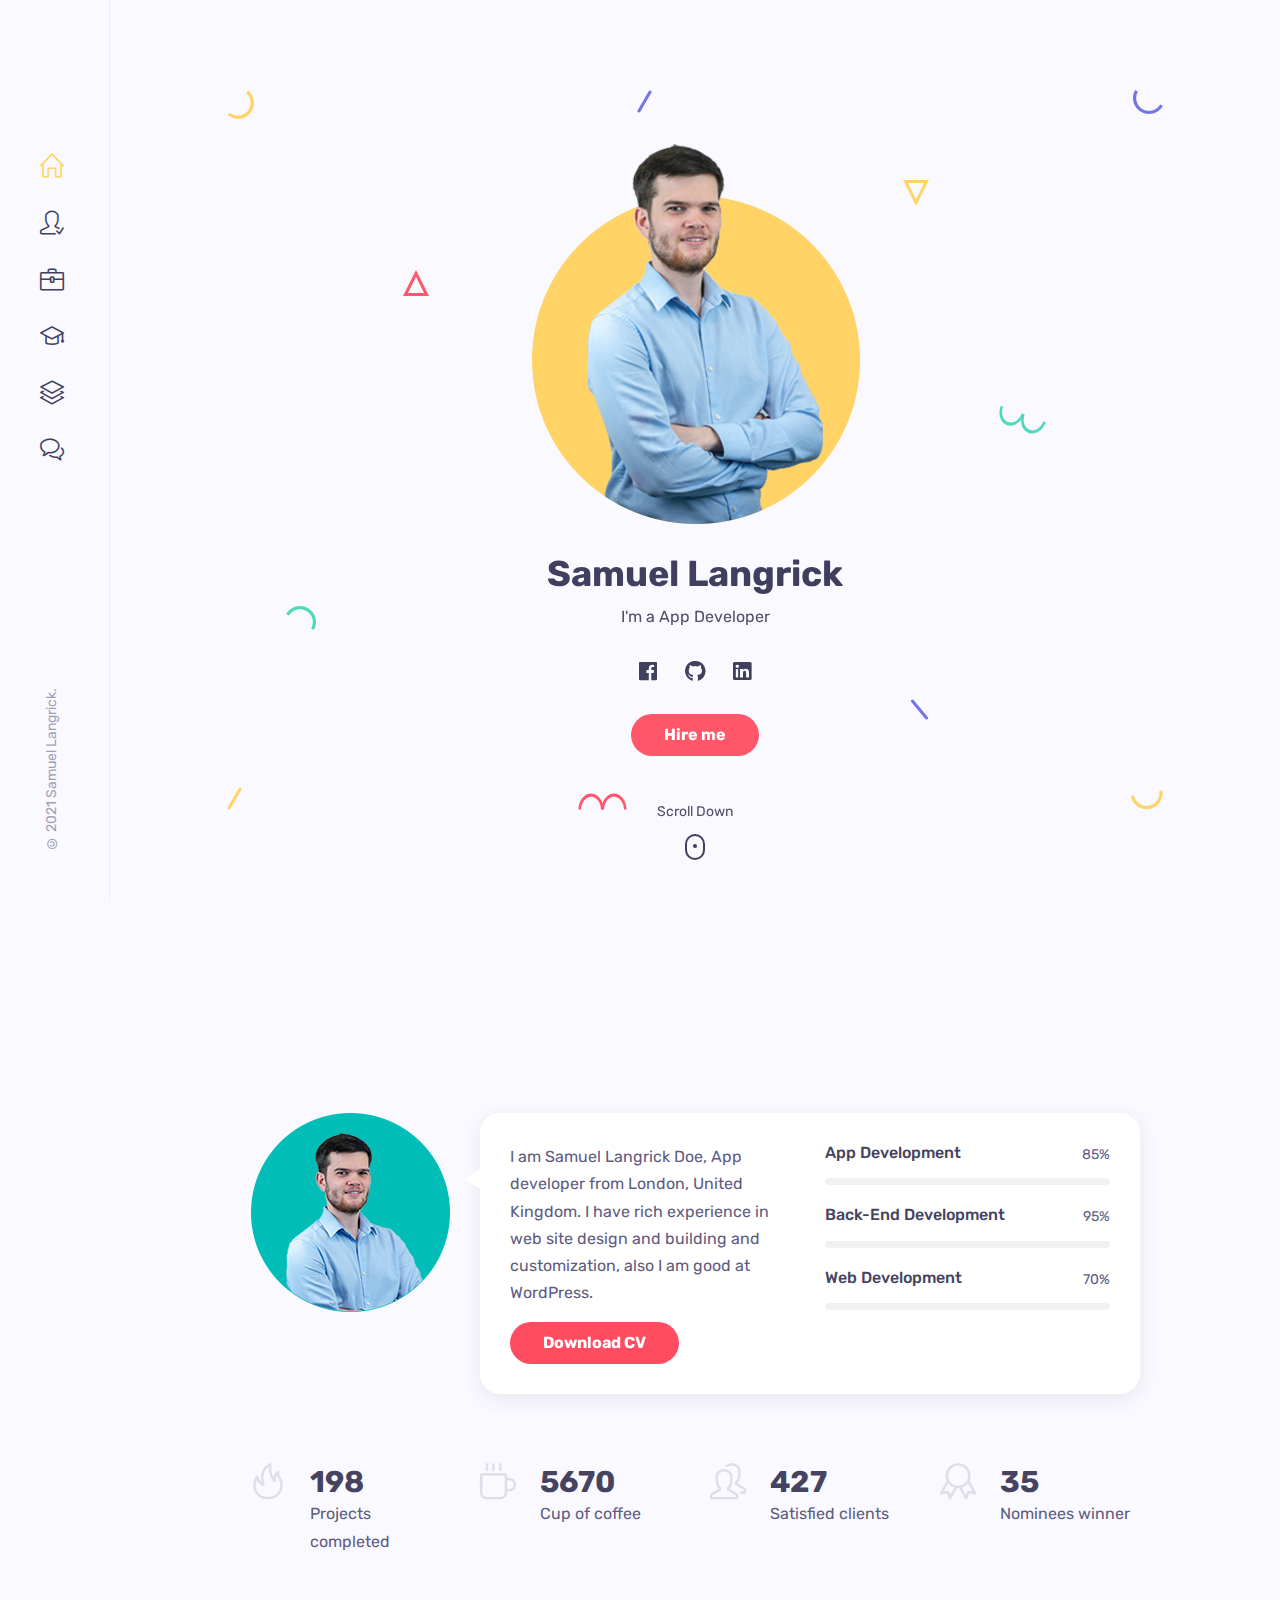
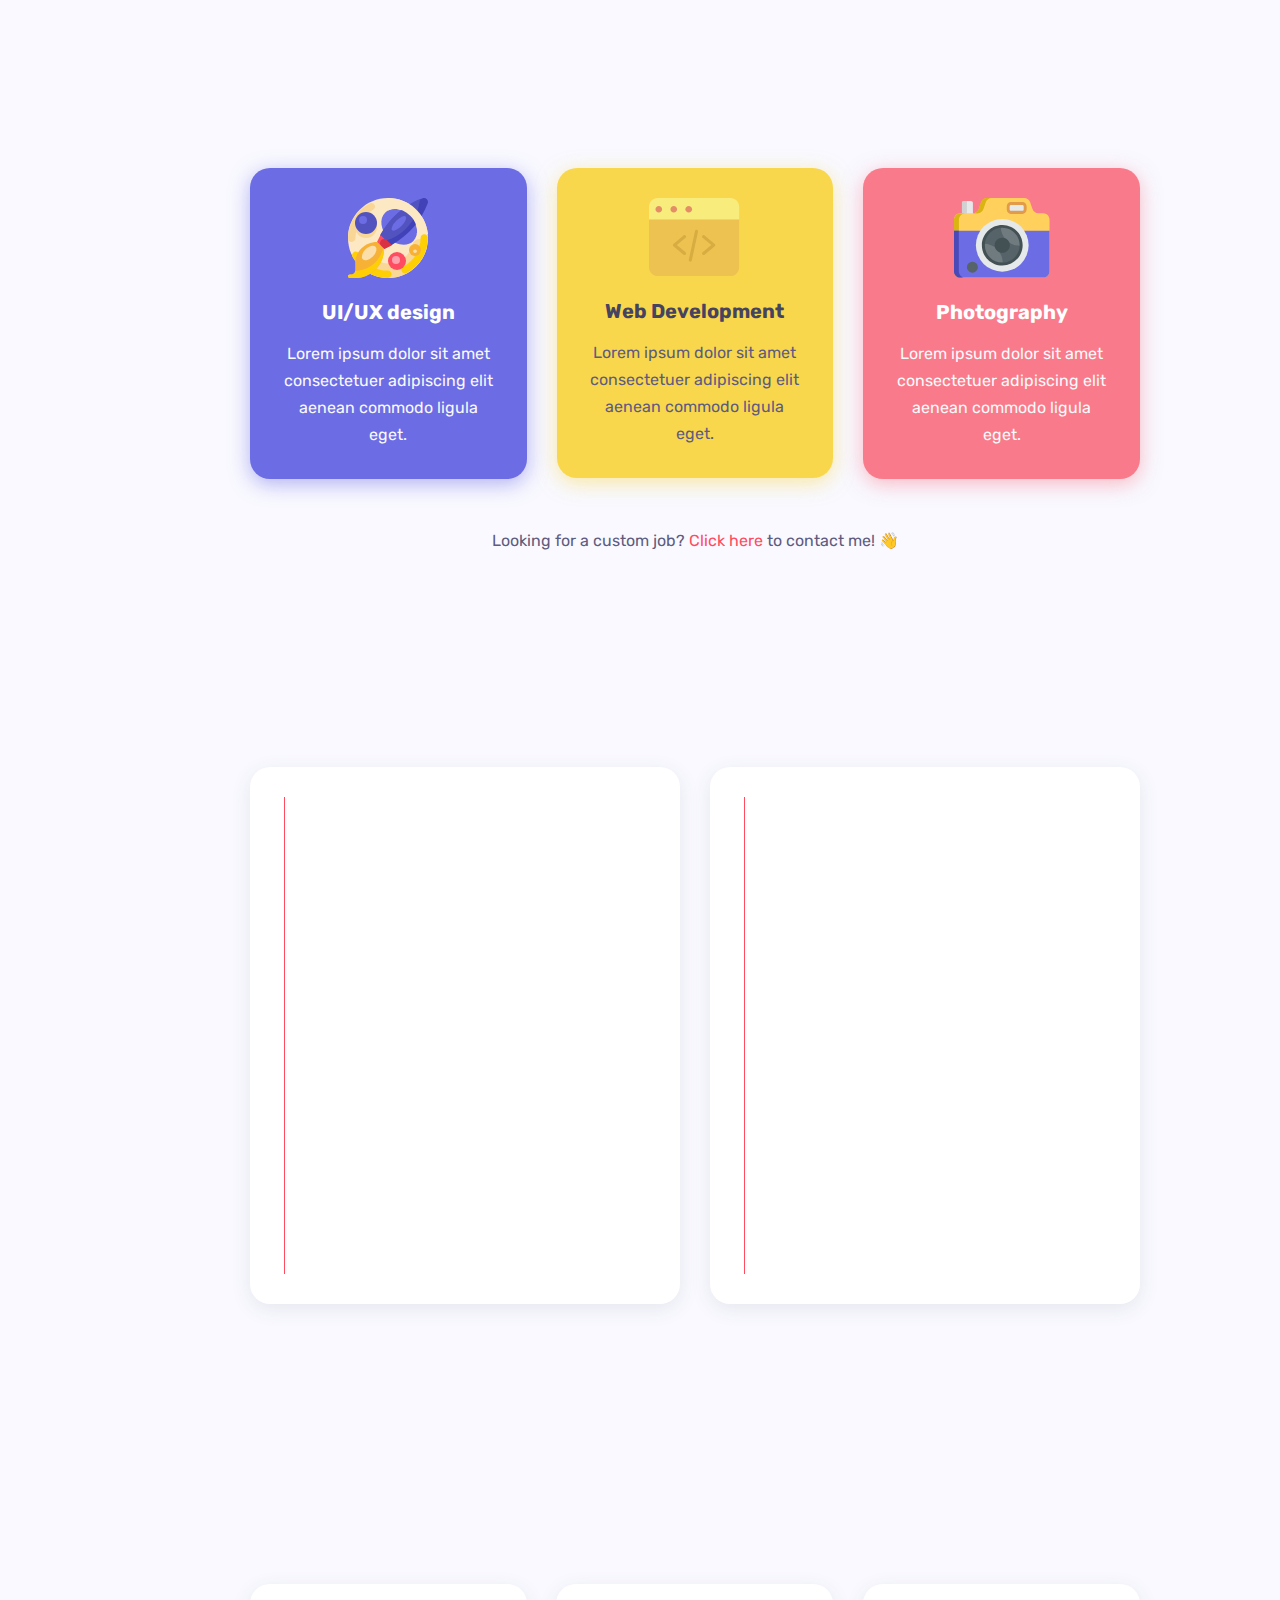
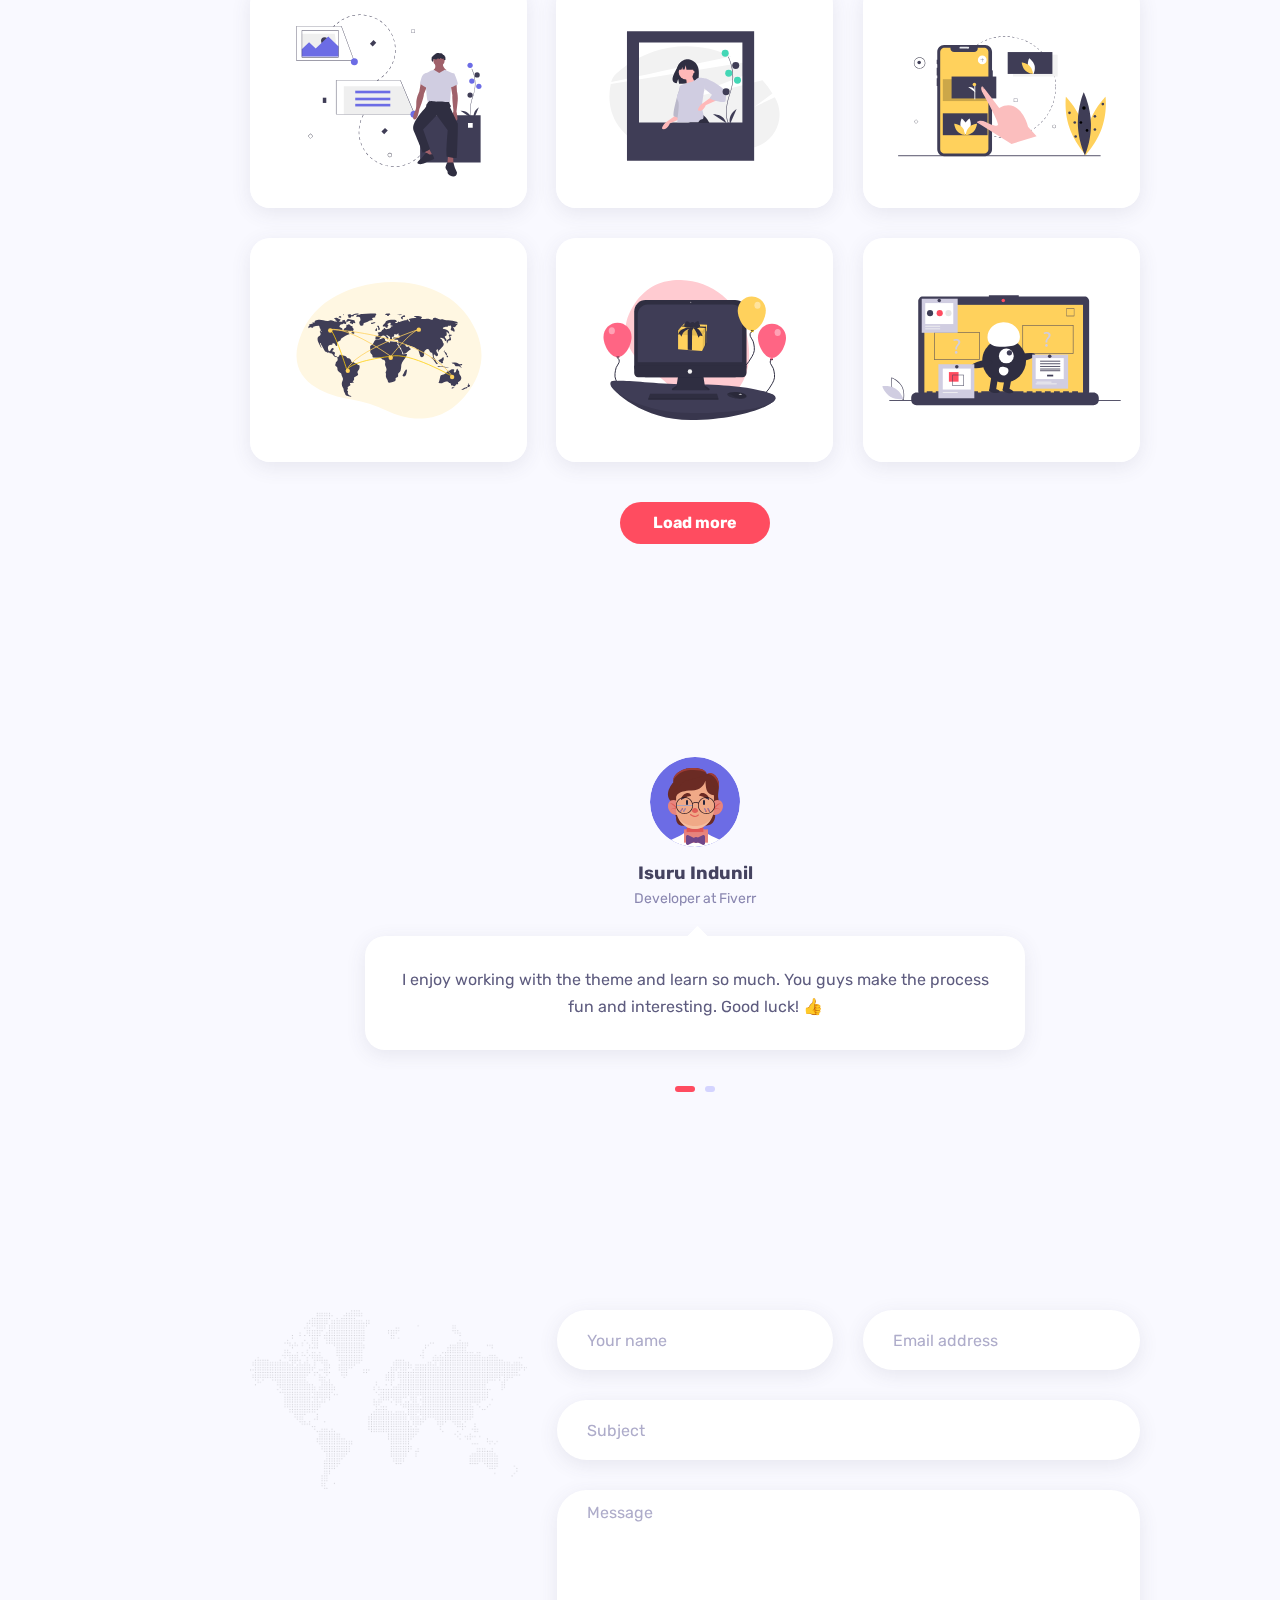
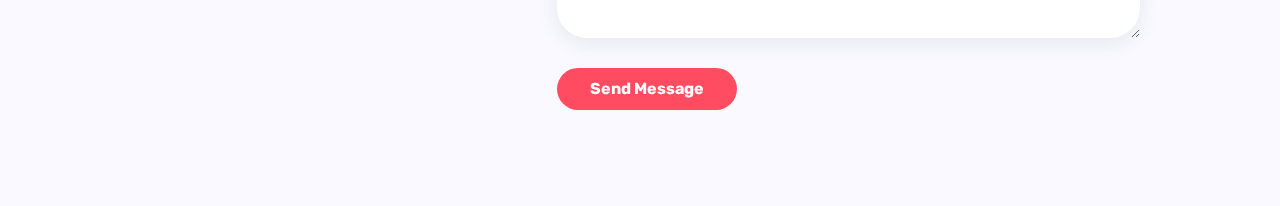
==== index.html @ 70e10840 "Initial commit" ====
<!DOCTYPE html>
<html lang="en-US">
<head>
	<meta http-equiv="Content-Type" content="text/html; charset=UTF-8">
	<title>Samuel Langrick | Portfolio/CV/Resume </title>
	<meta name="description" content="Bringing Passion	To Everything I Do">
	<meta name="viewport" content="width=device-width, initial-scale=1, maximum-scale=1">
	<link rel="shortcut icon" type="image/x-icon" href="images/favicon.png">

	<!-- STYLESHEETS -->
	<link rel="stylesheet" href="css/bootstrap.min.css" type="text/css" media="all">
	<link rel="stylesheet" href="css/all.min.css" type="text/css" media="all">
	<link rel="stylesheet" href="css/simple-line-icons.css" type="text/css" media="all">
	<link rel="stylesheet" href="css/slick.css" type="text/css" media="all">
	<link rel="stylesheet" href="css/animate.css" type="text/css" media="all">
	<link rel="stylesheet" href="css/magnific-popup.css" type="text/css" media="all">
	<link rel="stylesheet" href="css/style.css" type="text/css" media="all">

</head>

<body>

<!-- Preloader -->
<div id="preloader" class="light">
	<div class="outer">
		<!-- Google Chrome -->
		<div class="infinityChrome">
			<div></div>
			<div></div>
			<div></div>
		</div>

		<!-- Safari and others -->
		<div class="infinity">
			<div>
				<span></span>
			</div>
			<div>
				<span></span>
			</div>
			<div>
				<span></span>
			</div>
		</div>
		<!-- Stuff -->
		<svg xmlns="http://www.w3.org/2000/svg" version="1.1" class="goo-outer">
			<defs>
				<filter id="goo">
					<feGaussianBlur in="SourceGraphic" stdDeviation="6" result="blur" />
					<feColorMatrix in="blur" values="1 0 0 0 0  0 1 0 0 0  0 0 1 0 0  0 0 0 18 -7" result="goo" />
					<feBlend in="SourceGraphic" in2="goo" />
				</filter>
			</defs>
		</svg>
	</div>
</div>

<!-- mobile header -->
<header class="mobile-header-2">
	<div class="container">
		<!-- menu icon -->
		<div class="menu-icon d-inline-flex mr-4">
			<button>
				<span></span>
			</button>
		</div>
		
	</div>
</header>

<!-- desktop header -->
<header class="desktop-header-2 light d-flex align-items-start flex-column">
	
	<!-- logo image -->

	
	<!-- main menu -->
	<nav>
		<ul class="vertical-menu scrollspy">
			<li class="active"><a href="#home"><i class="icon-home"></i></a></li>
			<li><a href="#about"><i class="icon-user-following"></i></a></li>
			<li><a href="#services"><i class="icon-briefcase"></i></a></li>
			<li><a href="#experience"><i class="icon-graduation"></i></a></li>
			<li><a href="#works"><i class="icon-layers"></i></a></li>			
			<li><a href="#contact"><i class="icon-bubbles"></i></a></li>
		</ul>
	</nav>
	
	<!-- site footer -->
	<div class="footer">
		<!-- copyright text -->
		<span class="copyright">© 2021 Samuel Langrick.</span>
	</div>

</header>

<!-- main layout -->
<main class="content-2">
	
	<!-- section home -->
	<section id="home" class="home light d-flex align-items-center">
		<div class="container">

			<!-- intro -->
			<div class="intro">
				<!-- avatar image -->
				<img src="images/Avatar.png" alt="Samuel Langrick" class="mb-4" />

				<!-- info -->
				<h1 class="mb-2 mt-0">Samuel Langrick</h1> 
				<span>I'm a <span class="text-rotating">App Developer, Back-End developer</span></span>

				<!-- social icons -->
				<ul class="social-icons light list-inline mb-0 mt-4">
					<li class="list-inline-item"><a href="#"><i class="fab fa-facebook"></i></a></li>
					<li class="list-inline-item"><a href="#"><i class="fab fa-github"></i></a></li>
					<li class="list-inline-item"><a href="#"><i class="fab fa-linkedin"></i></a></li>
			
				</ul>

				<!-- buttons -->
				<div class="mt-4">
					<a href="#contact" class="btn btn-default">Hire me</a>
				</div>
			</div>
			
			<!-- scroll down mouse wheel -->
			<div class="scroll-down light">
				<a href="#about" class="mouse-wrapper">
					<span>Scroll Down</span>
					<span class="mouse">
						<span class="wheel"></span>
					</span>
				</a>
			</div>

			<!-- parallax layers -->
			<div class="parallax" data-relative-input="true">

				<svg width="27" height="29" data-depth="0.3" class="layer p1" xmlns="http://www.w3.org/2000/svg"><path d="M21.15625.60099c4.37954 3.67487 6.46544 9.40612 5.47254 15.03526-.9929 5.62915-4.91339 10.30141-10.2846 12.25672-5.37122 1.9553-11.3776.89631-15.75715-2.77856l2.05692-2.45134c3.50315 2.93948 8.3087 3.78663 12.60572 2.22284 4.297-1.5638 7.43381-5.30209 8.22768-9.80537.79387-4.50328-.8749-9.08872-4.37803-12.02821L21.15625.60099z" fill="#FFD15C" fill-rule="evenodd"/></svg>

				<svg width="26" height="26" data-depth="0.2" class="layer p2" xmlns="http://www.w3.org/2000/svg"><path d="M13 3.3541L2.42705 24.5h21.1459L13 3.3541z" stroke="#FF4C60" stroke-width="3" fill="none" fill-rule="evenodd"/></svg>

				<svg width="30" height="25" data-depth="0.3" class="layer p3" xmlns="http://www.w3.org/2000/svg"><path d="M.1436 8.9282C3.00213 3.97706 8.2841.92763 14.00013.92796c5.71605.00032 10.9981 3.04992 13.85641 8 2.8583 4.95007 2.8584 11.0491-.00014 16.00024l-2.77128-1.6c2.28651-3.96036 2.28631-8.84002.00011-12.8002-2.2862-3.96017-6.5124-6.40017-11.08513-6.4-4.57271.00018-8.79872 2.43984-11.08524 6.4002l-2.77128-1.6z" fill="#44D7B6" fill-rule="evenodd"/></svg>

				<svg width="15" height="23" data-depth="0.6" class="layer p4" xmlns="http://www.w3.org/2000/svg"><rect transform="rotate(30 9.86603 10.13397)" x="7" width="3" height="25" rx="1.5" fill="#FFD15C" fill-rule="evenodd"/></svg>

				<svg width="15" height="23" data-depth="0.2" class="layer p5" xmlns="http://www.w3.org/2000/svg"><rect transform="rotate(30 9.86603 10.13397)" x="7" width="3" height="25" rx="1.5" fill="#6C6CE5" fill-rule="evenodd"/></svg>

				<svg width="49" height="17" data-depth="0.5" class="layer p6" xmlns="http://www.w3.org/2000/svg"><g fill="#FF4C60" fill-rule="evenodd"><path d="M.5 16.5c0-5.71709 2.3825-10.99895 6.25-13.8567 3.8675-2.85774 8.6325-2.85774 12.5 0C23.1175 5.50106 25.5 10.78292 25.5 16.5H23c0-4.57303-1.90625-8.79884-5-11.08535-3.09375-2.28652-6.90625-2.28652-10 0C4.90625 7.70116 3 11.92697 3 16.5H.5z"/><path d="M23.5 16.5c0-5.71709 2.3825-10.99895 6.25-13.8567 3.8675-2.85774 8.6325-2.85774 12.5 0C46.1175 5.50106 48.5 10.78292 48.5 16.5H46c0-4.57303-1.90625-8.79884-5-11.08535-3.09375-2.28652-6.90625-2.28652-10 0-3.09375 2.28651-5 6.51232-5 11.08535h-2.5z"/></g></svg>

				<svg width="26" height="26" data-depth="0.4" class="layer p7" xmlns="http://www.w3.org/2000/svg"><path d="M13 22.6459L2.42705 1.5h21.1459L13 22.6459z" stroke="#FFD15C" stroke-width="3" fill="none" fill-rule="evenodd"/></svg>

				<svg width="19" height="21" data-depth="0.3" class="layer p8" xmlns="http://www.w3.org/2000/svg"><rect transform="rotate(-40 6.25252 10.12626)" x="7" width="3" height="25" rx="1.5" fill="#6C6CE5" fill-rule="evenodd"/></svg>

				<svg width="30" height="25" data-depth="0.3" data-depth-y="-1.30" class="layer p9" xmlns="http://www.w3.org/2000/svg"><path d="M29.8564 16.0718c-2.85854 4.95114-8.1405 8.00057-13.85654 8.00024-5.71605-.00032-10.9981-3.04992-13.85641-8-2.8583-4.95007-2.8584-11.0491.00014-16.00024l2.77128 1.6c-2.28651 3.96036-2.28631 8.84002-.00011 12.8002 2.2862 3.96017 6.5124 6.40017 11.08513 6.4 4.57271-.00018 8.79872-2.43984 11.08524-6.4002l2.77128 1.6z" fill="#6C6CE5" fill-rule="evenodd"/></svg>

				<svg width="47" height="29" data-depth="0.2" class="layer p10" xmlns="http://www.w3.org/2000/svg"><g fill="#44D7B6" fill-rule="evenodd"><path d="M46.78878 17.19094c-1.95535 5.3723-6.00068 9.52077-10.61234 10.8834-4.61167 1.36265-9.0893-.26708-11.74616-4.27524-2.65686-4.00817-3.08917-9.78636-1.13381-15.15866l2.34923.85505c-1.56407 4.29724-1.2181 8.92018.90705 12.12693 2.12514 3.20674 5.70772 4.5107 9.39692 3.4202 3.68921-1.0905 6.92581-4.40949 8.48988-8.70673l2.34923.85505z"/><path d="M25.17585 9.32448c-1.95535 5.3723-6.00068 9.52077-10.61234 10.8834-4.61167 1.36264-9.0893-.26708-11.74616-4.27525C.16049 11.92447-.27182 6.14628 1.68354.77398l2.34923.85505c-1.56407 4.29724-1.2181 8.92018.90705 12.12692 2.12514 3.20675 5.70772 4.5107 9.39692 3.4202 3.68921-1.0905 6.92581-4.40948 8.48988-8.70672l2.34923.85505z"/></g></svg>

				<svg width="33" height="20" data-depth="0.5" class="layer p11" xmlns="http://www.w3.org/2000/svg"><path d="M32.36774.34317c.99276 5.63023-1.09332 11.3614-5.47227 15.03536-4.37895 3.67396-10.3855 4.73307-15.75693 2.77837C5.76711 16.2022 1.84665 11.53014.8539 5.8999l3.15139-.55567c.7941 4.50356 3.93083 8.24147 8.22772 9.8056 4.29688 1.56413 9.10275.71673 12.60554-2.2227C28.34133 9.98771 30.01045 5.4024 29.21635.89884l3.15139-.55567z" fill="#FFD15C" fill-rule="evenodd"/></svg>

			</div>
		</div>
		
	</section>

	<!-- section about -->
	<section id="about">

		<div class="container">
			
			<!-- section title -->
			<h2 class="section-title wow fadeInUp">About Me</h2>

			<div class="spacer" data-height="60"></div>
			
			<div class="row">

				<div class="col-md-3">
					<div class="text-center text-md-left">
						<!-- avatar image -->
						<img src="images/Avatar2.png" alt="Samuel Langrick" />
					</div>
					<div class="spacer d-md-none d-lg-none" data-height="30"></div>
				</div>

				<div class="col-md-9 triangle-left-md triangle-top-sm">
					<div class="rounded bg-white shadow-dark padding-30">
						<div class="row">
							<div class="col-md-6">
								<!-- about text -->
								<p>I am Samuel Langrick Doe, App developer from London, United Kingdom. I have rich experience in web site design and building and customization, also I am good at WordPress.</p>
								<div class="mt-3">
									<a href="#" class="btn btn-default">Download CV</a>
								</div>
								<div class="spacer d-md-none d-lg-none" data-height="30"></div>
							</div>
							<div class="col-md-6">
								<!-- skill item -->
								<div class="skill-item">
									<div class="skill-info clearfix">
										<h4 class="float-left mb-3 mt-0">App Development</h4>
										<span class="float-right">85%</span>
									</div>
									<div class="progress">
										<div class="progress-bar data-background" role="progressbar" aria-valuemin="0" aria-valuemax="100" aria-valuenow="85" data-color="#FFD15C">
										</div>
									</div>
									<div class="spacer" data-height="20"></div>
								</div>

								<!-- skill item -->
								<div class="skill-item">
									<div class="skill-info clearfix">
										<h4 class="float-left mb-3 mt-0">Back-End Development</h4>
										<span class="float-right">95%</span>
									</div>
									<div class="progress">
										<div class="progress-bar data-background" role="progressbar" aria-valuemin="0" aria-valuemax="100" aria-valuenow="95" data-color="#FF4C60">
										</div>
									</div>
									<div class="spacer" data-height="20"></div>
								</div>

								<!-- skill item -->
								<div class="skill-item">
									<div class="skill-info clearfix">
										<h4 class="float-left mb-3 mt-0">Web Development</h4>
										<span class="float-right">70%</span>
									</div>
									<div class="progress">
										<div class="progress-bar data-background" role="progressbar" aria-valuemin="0" aria-valuemax="100" aria-valuenow="70" data-color="#6C6CE5">
										</div>
									</div>
								</div>
							</div>
						</div>
					</div>
				</div>

			</div>
			<!-- row end -->

			<div class="spacer" data-height="70"></div>
			
			<div class="row">
				
				<div class="col-md-3 col-sm-6">
					<!-- fact item -->
					<div class="fact-item">
						<span class="icon icon-fire"></span>
						<div class="details">
							<h3 class="mb-0 mt-0 number"><em class="count">198</em></h3>
							<p class="mb-0">Projects completed</p>
						</div>
					</div>
					<div class="spacer d-md-none d-lg-none" data-height="30"></div>
				</div>

				<div class="col-md-3 col-sm-6">
					<!-- fact item -->
					<div class="fact-item">
						<span class="icon icon-cup"></span>
						<div class="details">
							<h3 class="mb-0 mt-0 number"><em class="count">5670</em></h3>
							<p class="mb-0">Cup of coffee</p>
						</div>
					</div>
					<div class="spacer d-md-none d-lg-none" data-height="30"></div>
				</div>

				<div class="col-md-3 col-sm-6">
					<!-- fact item -->
					<div class="fact-item">
						<span class="icon icon-people"></span>
						<div class="details">
							<h3 class="mb-0 mt-0 number"><em class="count">427</em></h3>
							<p class="mb-0">Satisfied clients</p>
						</div>
					</div>
					<div class="spacer d-md-none d-lg-none" data-height="30"></div>
				</div>

				<div class="col-md-3 col-sm-6">
					<!-- fact item -->
					<div class="fact-item">
						<span class="icon icon-badge"></span>
						<div class="details">
							<h3 class="mb-0 mt-0 number"><em class="count">35</em></h3>
							<p class="mb-0">Nominees winner</p>
						</div>
					</div>
				</div>

			</div>

		</div>
		
	</section>
	
	<!-- section services -->
	<section id="services">

		<div class="container">
			
			<!-- section title -->
			<h2 class="section-title wow fadeInUp">Services</h2>

			<div class="spacer" data-height="60"></div>
			
			<div class="row">

				<div class="col-md-4">
					<!-- service box -->
					<div class="service-box rounded data-background padding-30 text-center text-light shadow-blue" data-color="#6C6CE5">
						<img src="images/service-1.svg" alt="UI/UX design" />
						<h3 class="mb-3 mt-0">UI/UX design</h3>
						<p class="mb-0">Lorem ipsum dolor sit amet consectetuer adipiscing elit aenean commodo ligula eget.</p>
					</div>
					<div class="spacer d-md-none d-lg-none" data-height="30"></div>
				</div>

				<div class="col-md-4">
					<!-- service box -->
					<div class="service-box rounded data-background padding-30 text-center shadow-yellow" data-color="#F9D74C">
						<img src="images/service-2.svg" alt="UI/UX design" />
						<h3 class="mb-3 mt-0">Web Development</h3>
						<p class="mb-0">Lorem ipsum dolor sit amet consectetuer adipiscing elit aenean commodo ligula eget.</p>
					</div>
					<div class="spacer d-md-none d-lg-none" data-height="30"></div>
				</div>

				<div class="col-md-4">
					<!-- service box -->
					<div class="service-box rounded data-background padding-30 text-center text-light shadow-pink" data-color="#F97B8B">
						<img src="images/service-3.svg" alt="UI/UX design" />
						<h3 class="mb-3 mt-0">Photography</h3>
						<p class="mb-0">Lorem ipsum dolor sit amet consectetuer adipiscing elit aenean commodo ligula eget.</p>
					</div>
				</div>

			</div>

			<div class="mt-5 text-center">
				<p class="mb-0">Looking for a custom job? <a href="#contact">Click here</a> to contact me! 👋</p>
			</div>

		</div>
		
	</section>
	
	<!-- section experience -->
	<section id="experience">

		<div class="container">
			
			<!-- section title -->
			<h2 class="section-title wow fadeInUp">Experience</h2>

			<div class="spacer" data-height="60"></div>
			
			<div class="row">

				<div class="col-md-6">
					
					<!-- timeline wrapper -->
					<div class="timeline edu bg-white rounded shadow-dark padding-30 overflow-hidden">

						<!-- timeline item -->
						<div class="timeline-container wow fadeInUp">
							<div class="content">
								<span class="time">2019 - Present</span>
								<h3 class="title">Academic Degree</h3>
								<p>Lorem ipsum dolor sit amet quo ei simul congue exerci ad nec admodum perfecto.</p>
							</div>
						</div>

						<!-- timeline item -->
						<div class="timeline-container wow fadeInUp" data-wow-delay="0.2s">
							<div class="content">
								<span class="time">2017 - 2013</span>
								<h3 class="title">Bachelor’s Degree</h3>
								<p>Lorem ipsum dolor sit amet quo ei simul congue exerci ad nec admodum perfecto.</p>
							</div>
						</div>

						<!-- timeline item -->
						<div class="timeline-container wow fadeInUp" data-wow-delay="0.4s">
							<div class="content">
								<span class="time">2013 - 2009</span>
								<h3 class="title">Honours Degree</h3>
								<p>Lorem ipsum dolor sit amet quo ei simul congue exerci ad nec admodum perfecto.</p>
							</div>
						</div>

						<!-- main line -->
						<span class="line"></span>

					</div>

				</div>

				<div class="col-md-6">
					
					<!-- responsive spacer -->
					<div class="spacer d-md-none d-lg-none" data-height="30"></div>

					<!-- timeline wrapper -->
					<div class="timeline exp bg-white rounded shadow-dark padding-30 overflow-hidden">

						<!-- timeline item -->
						<div class="timeline-container wow fadeInUp">
							<div class="content">
								<span class="time">2019 - Present</span>
								<h3 class="title">Web Designer</h3>
								<p>Lorem ipsum dolor sit amet quo ei simul congue exerci ad nec admodum perfecto.</p>
							</div>
						</div>

						<!-- timeline item -->
						<div class="timeline-container wow fadeInUp" data-wow-delay="0.2s">
							<div class="content">
								<span class="time">2017 - 2013</span>
								<h3 class="title">App Developer</h3>
								<p>Lorem ipsum dolor sit amet quo ei simul congue exerci ad nec admodum perfecto.</p>
							</div>
						</div>

						<!-- timeline item -->
						<div class="timeline-container wow fadeInUp" data-wow-delay="0.4s">
							<div class="content">
								<span class="time">2013 - 2009</span>
								<h3 class="title">Back-End Developer</h3>
								<p>Lorem ipsum dolor sit amet quo ei simul congue exerci ad nec admodum perfecto.</p>
							</div>
						</div>

						<!-- main line -->
						<span class="line"></span>

					</div>

				</div>

			</div>

		</div>
		
	</section>
	
	<!-- section works -->
	<section id="works">

		<div class="container">
			
			<!-- section title -->
			<h2 class="section-title wow fadeInUp">Recent works</h2>

			<div class="spacer" data-height="60"></div>

			<!-- portfolio filter (desktop) -->
			<ul class="portfolio-filter list-inline wow fadeInUp">
				<li class="current list-inline-item" data-filter="*">Everything</li>
				<li class="list-inline-item" data-filter=".creative">Creative</li>
				<li class="list-inline-item" data-filter=".art">Art</li>
				<li class="list-inline-item" data-filter=".design">Design</li>
				<li class="list-inline-item" data-filter=".branding">Branding</li>
			</ul>
			
			<!-- portfolio filter (mobile) -->
			<div class="pf-filter-wrapper">
				<select class="portfolio-filter-mobile">
					<option value="*">Everything</option>
					<option value=".creative">Creative</option>
					<option value=".art">Art</option>
					<option value=".design">Design</option>
					<option value=".branding">Branding</option>
				</select>
			</div>
			
			<!-- portolio wrapper -->
			<div class="row portfolio-wrapper">
				
				<!-- portfolio item -->
				<div class="col-md-4 col-sm-6 grid-item art">
					<a href="images/works/1.svg" class="work-image">
						<div class="portfolio-item rounded shadow-dark">
							<div class="details">
								<span class="term">Art</span>
								<h4 class="title">Project Managment Illustration</h4>
								<span class="more-button"><i class="icon-magnifier-add"></i></span>
							</div>
							<div class="thumb">
								<img src="images/works/1.svg" alt="Portfolio-title" />
								<div class="mask"></div>
							</div>
						</div>
					</a>
				</div>

				<!-- portfolio item -->
				<div class="col-md-4 col-sm-6 grid-item creative design">
					<a href="#small-dialog" class="work-content">
						<div class="portfolio-item rounded shadow-dark">
							<div class="details">
								<span class="term">Creative</span>
								<h4 class="title">Guest App Walkthrough Screens</h4>
								<span class="more-button"><i class="icon-options"></i></span>
							</div>
							<div class="thumb">
								<img src="images/works/2.svg" alt="Portfolio-title" />
								<div class="mask"></div>
							</div>
						</div>
					</a>
					<div id="small-dialog" class="white-popup zoom-anim-dialog mfp-hide">
						<img src="images/single-work.svg" alt="Title" />
						<h2>Guest App Walkthrough Screens</h2>
						<p>Lorem ipsum dolor sit amet, consectetur adipiscing elit. Etiam hendrerit nibh in massa semper rutrum. In rhoncus eleifend mi id tempus.</p>
						<p>Donec consectetur, libero at pretium euismod, nisl felis lobortis urna, id tristique nisl lectus eget ligula.</p>
						<a href="#" class="btn btn-default">View on Dribbble</a>
					</div>
				</div>

				<!-- portfolio item -->
				<div class="col-md-4 col-sm-6 grid-item branding">
					<a href="https://www.youtube.com/watch?v=qf9z4ulfmYw" class="work-video">
						<div class="portfolio-item rounded shadow-dark">
							<div class="details">
								<span class="term">Branding</span>
								<h4 class="title">Delivery App Wireframe</h4>
								<span class="more-button"><i class="icon-camrecorder"></i></span>
							</div>
							<div class="thumb">
								<img src="images/works/3.svg" alt="Portfolio-title" />
								<div class="mask"></div>
							</div>
						</div>
					</a>
				</div>

				<!-- portfolio item -->
				<div class="col-md-4 col-sm-6 grid-item creative">
					<a href="https://w.soundcloud.com/player/?url=https%3A//api.soundcloud.com/tracks/240233494&amp;color=%23ff5500&amp;auto_play=false&amp;hide_related=false&amp;show_comments=true&amp;show_user=true&amp;show_reposts=false&amp;show_teaser=true&amp;visual=true" class="work-video">
						<div class="portfolio-item rounded shadow-dark">
							<div class="details">
								<span class="term">Creative</span>
								<h4 class="title">Onboarding Motivation</h4>
								<span class="more-button"><i class="icon-music-tone-alt"></i></span>
							</div>
							<div class="thumb">
								<img src="images/works/4.svg" alt="Portfolio-title" />
								<div class="mask"></div>
							</div>
						</div>
					</a>
				</div>

				<!-- portfolio item -->
				<div class="col-md-4 col-sm-6 grid-item art branding">
					<a href="#gallery-1" class="gallery-link">
						<div class="portfolio-item rounded shadow-dark">
							<div class="details">
								<span class="term">Art, Branding</span>
								<h4 class="title">iMac Mockup Design</h4>
								<span class="more-button"><i class="icon-picture"></i></span>
							</div>
							<div class="thumb">
								<img src="images/works/5.svg" alt="Portfolio-title" />
								<div class="mask"></div>
							</div>
						</div>
					</a>
					<div id="gallery-1" class="gallery mfp-hide">
						<a href="images/works/5.svg"></a>
						<a href="images/works/4.svg"></a>
					</div>
				</div>

				<!-- portfolio item -->
				<div class="col-md-4 col-sm-6 grid-item creative design">
					<a href="https://themeforest.net/user/pxlsolutions/portfolio" target="_blank">
						<div class="portfolio-item rounded shadow-dark">
							<div class="details">
								<span class="term">Creative, Design</span>
								<h4 class="title">Game Store App Concept</h4>
								<span class="more-button"><i class="icon-link"></i></span>
							</div>
							<div class="thumb">
								<img src="images/works/6.svg" alt="Portfolio-title" />
								<div class="mask"></div>
							</div>
						</div>
					</a>
				</div>

			</div>
			
			<!-- more button -->
			<div class="load-more text-center mt-4">
				<a href="javascript:" class="btn btn-default"><i class="fas fa-spinner"></i> Load more</a>
				<!-- numbered pagination (hidden for infinite scroll) -->
				<ul class="portfolio-pagination list-inline d-none">
					<li class="list-inline-item">1</li>
					<li class="list-inline-item"><a href="works-2.html">2</a></li>
				</ul>
			</div>

		</div>

	</section>
		
	<!-- section testimonials -->
	<section id="testimonials">

		<div class="container">
			
			<!-- section title -->
			<h2 class="section-title wow fadeInUp">Clients & Reviews</h2>

			<div class="spacer" data-height="60"></div>
			
			<!-- testimonials wrapper -->
			<div class="testimonials-wrapper">
				
				<!-- testimonial item -->
				<div class="testimonial-item text-center mx-auto">
					<div class="thumb mb-3 mx-auto">
						<img src="images/avatar-3.svg" alt="customer-name" />						
					</div>
					<h4 class="mt-3 mb-0">Isuru Indunil</h4>
					<span class="subtitle">Developer at Fiverr</span>
					<div class="bg-white padding-30 shadow-dark rounded triangle-top position-relative mt-4">
						<p class="mb-0">I enjoy working with the theme and learn so much. You guys make the process fun and interesting. Good luck! 👍</p>
					</div>
				</div>
				
				<!-- testimonial item -->
				<div class="testimonial-item text-center mx-auto">
					<div class="thumb mb-3 mx-auto">
						<img src="images/avatar-1.svg" alt="customer-name" />						
					</div>
					<h4 class="mt-3 mb-0">John Doe</h4>
					<span class="subtitle">Product designer at Dribbble</span>
					<div class="bg-white padding-30 shadow-dark rounded triangle-top position-relative mt-4">
						<p class="mb-0">I enjoy working with the theme and learn so much. You guys make the process fun and interesting. Good luck! 🔥</p>
					</div>
				</div>

			</div>

		

		</div>

	</section>
		
	<!-- section contact -->
	<section id="contact">

		<div class="container">
			
			<!-- section title -->
			<h2 class="section-title wow fadeInUp">Get In Touch</h2>

			<div class="spacer" data-height="60"></div>
			
			<div class="row">
				
				<div class="col-md-4">
					<!-- contact info -->
					<div class="contact-info">
						<h3 class="wow fadeInUp">Let's talk about everything!</h3>
						<p class="wow fadeInUp">Don't like forms? Send me an <a href="mailto:name@example.com">email</a>. 👋</p>
					</div>
				</div>

				<div class="col-md-8">
					<!-- Contact Form -->
					<form id="contact-form" class="contact-form mt-6" method="post" action="https://jthemes.net/themes/html/Samuel Langrick/demo/form/contact.php">
						
						<div class="messages"></div>
						
						<div class="row">
							<div class="column col-md-6">
								<!-- Name input -->
								<div class="form-group">
									<input type="text" class="form-control" name="InputName" id="InputName" placeholder="Your name" required="required" data-error="Name is required.">
									<div class="help-block with-errors"></div>
								</div>
							</div>
							
							<div class="column col-md-6">
								<!-- Email input -->
								<div class="form-group">
									<input type="email" class="form-control" id="InputEmail" name="InputEmail" placeholder="Email address" required="required" data-error="Email is required.">
									<div class="help-block with-errors"></div>
								</div>
							</div>

							<div class="column col-md-12">
								<!-- Email input -->
								<div class="form-group">
									<input type="text" class="form-control" id="InputSubject" name="InputSubject" placeholder="Subject" required="required" data-error="Subject is required.">
									<div class="help-block with-errors"></div>
								</div>
							</div>
					
							<div class="column col-md-12">
								<!-- Message textarea -->
								<div class="form-group">
									<textarea name="InputMessage" id="InputMessage" class="form-control" rows="5" placeholder="Message" required="required" data-error="Message is required."></textarea>
									<div class="help-block with-errors"></div>
								</div>
							</div>
						</div>

						<button type="submit" name="submit" id="submit" value="Submit" class="btn btn-default">Send Message</button><!-- Send Button -->

					</form>
					<!-- Contact Form end -->
				</div>

			</div>

		</div>

	</section>

	<div class="spacer" data-height="96"></div>
	
</main>

<!-- Go to top button -->
<a href="javascript:" id="return-to-top"><i class="fas fa-arrow-up"></i></a>

<!-- SCRIPTS -->
<script src="js/jquery-1.12.3.min.js"></script>
<script src="js/jquery.easing.min.js"></script>
<script src="js/jquery.waypoints.min.js"></script>
<script src="js/jquery.counterup.min.js"></script>
<script src="js/popper.min.js"></script>
<script src="js/bootstrap.min.js"></script>
<script src="js/isotope.pkgd.min.js"></script>
<script src="js/infinite-scroll.min.js"></script>
<script src="js/imagesloaded.pkgd.min.js"></script>
<script src="js/slick.min.js"></script>
<script src="js/contact.js"></script>
<script src="js/validator.js"></script>
<script src="js/wow.min.js"></script>
<script src="js/morphext.min.js"></script>
<script src="js/parallax.min.js"></script>
<script src="js/jquery.magnific-popup.min.js"></script>
<script src="js/custom.js"></script>

</body>
</html>
---- css/simple-line-icons.css ----
@font-face {
  font-family: 'simple-line-icons';
  src: url('../fonts/Simple-Line-Iconsb26c.eot?v=2.4.0');
  src: url('../fonts/Simple-Line-Iconsb26c.eot?v=2.4.0#iefix') format('embedded-opentype'), url('../fonts/Simple-Line-Iconsb26c.html?v=2.4.0') format('woff2'), url('../fonts/Simple-Line-Iconsb26c.ttf?v=2.4.0') format('truetype'), url('../fonts/Simple-Line-Iconsb26c.woff?v=2.4.0') format('woff'), url('../fonts/Simple-Line-Iconsb26c.svg?v=2.4.0#simple-line-icons') format('svg');
  font-weight: normal;
  font-style: normal;
}
/*
 Use the following CSS code if you want to have a class per icon.
 Instead of a list of all class selectors, you can use the generic [class*="icon-"] selector, but it's slower:
*/
.icon-user,
.icon-people,
.icon-user-female,
.icon-user-follow,
.icon-user-following,
.icon-user-unfollow,
.icon-login,
.icon-logout,
.icon-emotsmile,
.icon-phone,
.icon-call-end,
.icon-call-in,
.icon-call-out,
.icon-map,
.icon-location-pin,
.icon-direction,
.icon-directions,
.icon-compass,
.icon-layers,
.icon-menu,
.icon-list,
.icon-options-vertical,
.icon-options,
.icon-arrow-down,
.icon-arrow-left,
.icon-arrow-right,
.icon-arrow-up,
.icon-arrow-up-circle,
.icon-arrow-left-circle,
.icon-arrow-right-circle,
.icon-arrow-down-circle,
.icon-check,
.icon-clock,
.icon-plus,
.icon-minus,
.icon-close,
.icon-event,
.icon-exclamation,
.icon-organization,
.icon-trophy,
.icon-screen-smartphone,
.icon-screen-desktop,
.icon-plane,
.icon-notebook,
.icon-mustache,
.icon-mouse,
.icon-magnet,
.icon-energy,
.icon-disc,
.icon-cursor,
.icon-cursor-move,
.icon-crop,
.icon-chemistry,
.icon-speedometer,
.icon-shield,
.icon-screen-tablet,
.icon-magic-wand,
.icon-hourglass,
.icon-graduation,
.icon-ghost,
.icon-game-controller,
.icon-fire,
.icon-eyeglass,
.icon-envelope-open,
.icon-envelope-letter,
.icon-bell,
.icon-badge,
.icon-anchor,
.icon-wallet,
.icon-vector,
.icon-speech,
.icon-puzzle,
.icon-printer,
.icon-present,
.icon-playlist,
.icon-pin,
.icon-picture,
.icon-handbag,
.icon-globe-alt,
.icon-globe,
.icon-folder-alt,
.icon-folder,
.icon-film,
.icon-feed,
.icon-drop,
.icon-drawer,
.icon-docs,
.icon-doc,
.icon-diamond,
.icon-cup,
.icon-calculator,
.icon-bubbles,
.icon-briefcase,
.icon-book-open,
.icon-basket-loaded,
.icon-basket,
.icon-bag,
.icon-action-undo,
.icon-action-redo,
.icon-wrench,
.icon-umbrella,
.icon-trash,
.icon-tag,
.icon-support,
.icon-frame,
.icon-size-fullscreen,
.icon-size-actual,
.icon-shuffle,
.icon-share-alt,
.icon-share,
.icon-rocket,
.icon-question,
.icon-pie-chart,
.icon-pencil,
.icon-note,
.icon-loop,
.icon-home,
.icon-grid,
.icon-graph,
.icon-microphone,
.icon-music-tone-alt,
.icon-music-tone,
.icon-earphones-alt,
.icon-earphones,
.icon-equalizer,
.icon-like,
.icon-dislike,
.icon-control-start,
.icon-control-rewind,
.icon-control-play,
.icon-control-pause,
.icon-control-forward,
.icon-control-end,
.icon-volume-1,
.icon-volume-2,
.icon-volume-off,
.icon-calendar,
.icon-bulb,
.icon-chart,
.icon-ban,
.icon-bubble,
.icon-camrecorder,
.icon-camera,
.icon-cloud-download,
.icon-cloud-upload,
.icon-envelope,
.icon-eye,
.icon-flag,
.icon-heart,
.icon-info,
.icon-key,
.icon-link,
.icon-lock,
.icon-lock-open,
.icon-magnifier,
.icon-magnifier-add,
.icon-magnifier-remove,
.icon-paper-clip,
.icon-paper-plane,
.icon-power,
.icon-refresh,
.icon-reload,
.icon-settings,
.icon-star,
.icon-symbol-female,
.icon-symbol-male,
.icon-target,
.icon-credit-card,
.icon-paypal,
.icon-social-tumblr,
.icon-social-twitter,
.icon-social-facebook,
.icon-social-instagram,
.icon-social-linkedin,
.icon-social-pinterest,
.icon-social-github,
.icon-social-google,
.icon-social-reddit,
.icon-social-skype,
.icon-social-dribbble,
.icon-social-behance,
.icon-social-foursqare,
.icon-social-soundcloud,
.icon-social-spotify,
.icon-social-stumbleupon,
.icon-social-youtube,
.icon-social-dropbox,
.icon-social-vkontakte,
.icon-social-steam {
  font-family: 'simple-line-icons';
  speak: none;
  font-style: normal;
  font-weight: normal;
  font-variant: normal;
  text-transform: none;
  line-height: 1;
  /* Better Font Rendering =========== */
  -webkit-font-smoothing: antialiased;
  -moz-osx-font-smoothing: grayscale;
}
.icon-user:before {
  content: "\e005";
}
.icon-people:before {
  content: "\e001";
}
.icon-user-female:before {
  content: "\e000";
}
.icon-user-follow:before {
  content: "\e002";
}
.icon-user-following:before {
  content: "\e003";
}
.icon-user-unfollow:before {
  content: "\e004";
}
.icon-login:before {
  content: "\e066";
}
.icon-logout:before {
  content: "\e065";
}
.icon-emotsmile:before {
  content: "\e021";
}
.icon-phone:before {
  content: "\e600";
}
.icon-call-end:before {
  content: "\e048";
}
.icon-call-in:before {
  content: "\e047";
}
.icon-call-out:before {
  content: "\e046";
}
.icon-map:before {
  content: "\e033";
}
.icon-location-pin:before {
  content: "\e096";
}
.icon-direction:before {
  content: "\e042";
}
.icon-directions:before {
  content: "\e041";
}
.icon-compass:before {
  content: "\e045";
}
.icon-layers:before {
  content: "\e034";
}
.icon-menu:before {
  content: "\e601";
}
.icon-list:before {
  content: "\e067";
}
.icon-options-vertical:before {
  content: "\e602";
}
.icon-options:before {
  content: "\e603";
}
.icon-arrow-down:before {
  content: "\e604";
}
.icon-arrow-left:before {
  content: "\e605";
}
.icon-arrow-right:before {
  content: "\e606";
}
.icon-arrow-up:before {
  content: "\e607";
}
.icon-arrow-up-circle:before {
  content: "\e078";
}
.icon-arrow-left-circle:before {
  content: "\e07a";
}
.icon-arrow-right-circle:before {
  content: "\e079";
}
.icon-arrow-down-circle:before {
  content: "\e07b";
}
.icon-check:before {
  content: "\e080";
}
.icon-clock:before {
  content: "\e081";
}
.icon-plus:before {
  content: "\e095";
}
.icon-minus:before {
  content: "\e615";
}
.icon-close:before {
  content: "\e082";
}
.icon-event:before {
  content: "\e619";
}
.icon-exclamation:before {
  content: "\e617";
}
.icon-organization:before {
  content: "\e616";
}
.icon-trophy:before {
  content: "\e006";
}
.icon-screen-smartphone:before {
  content: "\e010";
}
.icon-screen-desktop:before {
  content: "\e011";
}
.icon-plane:before {
  content: "\e012";
}
.icon-notebook:before {
  content: "\e013";
}
.icon-mustache:before {
  content: "\e014";
}
.icon-mouse:before {
  content: "\e015";
}
.icon-magnet:before {
  content: "\e016";
}
.icon-energy:before {
  content: "\e020";
}
.icon-disc:before {
  content: "\e022";
}
.icon-cursor:before {
  content: "\e06e";
}
.icon-cursor-move:before {
  content: "\e023";
}
.icon-crop:before {
  content: "\e024";
}
.icon-chemistry:before {
  content: "\e026";
}
.icon-speedometer:before {
  content: "\e007";
}
.icon-shield:before {
  content: "\e00e";
}
.icon-screen-tablet:before {
  content: "\e00f";
}
.icon-magic-wand:before {
  content: "\e017";
}
.icon-hourglass:before {
  content: "\e018";
}
.icon-graduation:before {
  content: "\e019";
}
.icon-ghost:before {
  content: "\e01a";
}
.icon-game-controller:before {
  content: "\e01b";
}
.icon-fire:before {
  content: "\e01c";
}
.icon-eyeglass:before {
  content: "\e01d";
}
.icon-envelope-open:before {
  content: "\e01e";
}
.icon-envelope-letter:before {
  content: "\e01f";
}
.icon-bell:before {
  content: "\e027";
}
.icon-badge:before {
  content: "\e028";
}
.icon-anchor:before {
  content: "\e029";
}
.icon-wallet:before {
  content: "\e02a";
}
.icon-vector:before {
  content: "\e02b";
}
.icon-speech:before {
  content: "\e02c";
}
.icon-puzzle:before {
  content: "\e02d";
}
.icon-printer:before {
  content: "\e02e";
}
.icon-present:before {
  content: "\e02f";
}
.icon-playlist:before {
  content: "\e030";
}
.icon-pin:before {
  content: "\e031";
}
.icon-picture:before {
  content: "\e032";
}
.icon-handbag:before {
  content: "\e035";
}
.icon-globe-alt:before {
  content: "\e036";
}
.icon-globe:before {
  content: "\e037";
}
.icon-folder-alt:before {
  content: "\e039";
}
.icon-folder:before {
  content: "\e089";
}
.icon-film:before {
  content: "\e03a";
}
.icon-feed:before {
  content: "\e03b";
}
.icon-drop:before {
  content: "\e03e";
}
.icon-drawer:before {
  content: "\e03f";
}
.icon-docs:before {
  content: "\e040";
}
.icon-doc:before {
  content: "\e085";
}
.icon-diamond:before {
  content: "\e043";
}
.icon-cup:before {
  content: "\e044";
}
.icon-calculator:before {
  content: "\e049";
}
.icon-bubbles:before {
  content: "\e04a";
}
.icon-briefcase:before {
  content: "\e04b";
}
.icon-book-open:before {
  content: "\e04c";
}
.icon-basket-loaded:before {
  content: "\e04d";
}
.icon-basket:before {
  content: "\e04e";
}
.icon-bag:before {
  content: "\e04f";
}
.icon-action-undo:before {
  content: "\e050";
}
.icon-action-redo:before {
  content: "\e051";
}
.icon-wrench:before {
  content: "\e052";
}
.icon-umbrella:before {
  content: "\e053";
}
.icon-trash:before {
  content: "\e054";
}
.icon-tag:before {
  content: "\e055";
}
.icon-support:before {
  content: "\e056";
}
.icon-frame:before {
  content: "\e038";
}
.icon-size-fullscreen:before {
  content: "\e057";
}
.icon-size-actual:before {
  content: "\e058";
}
.icon-shuffle:before {
  content: "\e059";
}
.icon-share-alt:before {
  content: "\e05a";
}
.icon-share:before {
  content: "\e05b";
}
.icon-rocket:before {
  content: "\e05c";
}
.icon-question:before {
  content: "\e05d";
}
.icon-pie-chart:before {
  content: "\e05e";
}
.icon-pencil:before {
  content: "\e05f";
}
.icon-note:before {
  content: "\e060";
}
.icon-loop:before {
  content: "\e064";
}
.icon-home:before {
  content: "\e069";
}
.icon-grid:before {
  content: "\e06a";
}
.icon-graph:before {
  content: "\e06b";
}
.icon-microphone:before {
  content: "\e063";
}
.icon-music-tone-alt:before {
  content: "\e061";
}
.icon-music-tone:before {
  content: "\e062";
}
.icon-earphones-alt:before {
  content: "\e03c";
}
.icon-earphones:before {
  content: "\e03d";
}
.icon-equalizer:before {
  content: "\e06c";
}
.icon-like:before {
  content: "\e068";
}
.icon-dislike:before {
  content: "\e06d";
}
.icon-control-start:before {
  content: "\e06f";
}
.icon-control-rewind:before {
  content: "\e070";
}
.icon-control-play:before {
  content: "\e071";
}
.icon-control-pause:before {
  content: "\e072";
}
.icon-control-forward:before {
  content: "\e073";
}
.icon-control-end:before {
  content: "\e074";
}
.icon-volume-1:before {
  content: "\e09f";
}
.icon-volume-2:before {
  content: "\e0a0";
}
.icon-volume-off:before {
  content: "\e0a1";
}
.icon-calendar:before {
  content: "\e075";
}
.icon-bulb:before {
  content: "\e076";
}
.icon-chart:before {
  content: "\e077";
}
.icon-ban:before {
  content: "\e07c";
}
.icon-bubble:before {
  content: "\e07d";
}
.icon-camrecorder:before {
  content: "\e07e";
}
.icon-camera:before {
  content: "\e07f";
}
.icon-cloud-download:before {
  content: "\e083";
}
.icon-cloud-upload:before {
  content: "\e084";
}
.icon-envelope:before {
  content: "\e086";
}
.icon-eye:before {
  content: "\e087";
}
.icon-flag:before {
  content: "\e088";
}
.icon-heart:before {
  content: "\e08a";
}
.icon-info:before {
  content: "\e08b";
}
.icon-key:before {
  content: "\e08c";
}
.icon-link:before {
  content: "\e08d";
}
.icon-lock:before {
  content: "\e08e";
}
.icon-lock-open:before {
  content: "\e08f";
}
.icon-magnifier:before {
  content: "\e090";
}
.icon-magnifier-add:before {
  content: "\e091";
}
.icon-magnifier-remove:before {
  content: "\e092";
}
.icon-paper-clip:before {
  content: "\e093";
}
.icon-paper-plane:before {
  content: "\e094";
}
.icon-power:before {
  content: "\e097";
}
.icon-refresh:before {
  content: "\e098";
}
.icon-reload:before {
  content: "\e099";
}
.icon-settings:before {
  content: "\e09a";
}
.icon-star:before {
  content: "\e09b";
}
.icon-symbol-female:before {
  content: "\e09c";
}
.icon-symbol-male:before {
  content: "\e09d";
}
.icon-target:before {
  content: "\e09e";
}
.icon-credit-card:before {
  content: "\e025";
}
.icon-paypal:before {
  content: "\e608";
}
.icon-social-tumblr:before {
  content: "\e00a";
}
.icon-social-twitter:before {
  content: "\e009";
}
.icon-social-facebook:before {
  content: "\e00b";
}
.icon-social-instagram:before {
  content: "\e609";
}
.icon-social-linkedin:before {
  content: "\e60a";
}
.icon-social-pinterest:before {
  content: "\e60b";
}
.icon-social-github:before {
  content: "\e60c";
}
.icon-social-google:before {
  content: "\e60d";
}
.icon-social-reddit:before {
  content: "\e60e";
}
.icon-social-skype:before {
  content: "\e60f";
}
.icon-social-dribbble:before {
  content: "\e00d";
}
.icon-social-behance:before {
  content: "\e610";
}
.icon-social-foursqare:before {
  content: "\e611";
}
.icon-social-soundcloud:before {
  content: "\e612";
}
.icon-social-spotify:before {
  content: "\e613";
}
.icon-social-stumbleupon:before {
  content: "\e614";
}
.icon-social-youtube:before {
  content: "\e008";
}
.icon-social-dropbox:before {
  content: "\e00c";
}
.icon-social-vkontakte:before {
  content: "\e618";
}
.icon-social-steam:before {
  content: "\e620";
}
---- css/style.css ----
@charset "UTF-8";

@import url("https://fonts.googleapis.com/css?family=Rubik:300,300i,400,400i,500,500i,700,700i,900,900i&amp;display=swap&amp;subset=cyrillic");
/*=================================================================*/
/*                      BASE                              
/*=================================================================*/
* {
  margin: 0;
  padding: 0;
}

html {
  margin: 0 !important;
  overflow: auto !important;
}

body {
  color: #5E5C7F;
  background-color: #F9F9FF;
  font-family: "Rubik", sans-serif;
  font-size: 16px;
  line-height: 1.7;
  overflow-x: hidden;
  -webkit-font-smoothing: antialiased;
  -moz-osx-font-smoothing: grayscale;
}

img {
  max-width: 100%;
  height: auto;
}

.text-center {
  text-align: center;
}

.text-left {
  text-align: left;
}

.text-right {
  text-align: right;
}

.relative {
  position: relative;
}

/*=================================================================*/
/*                      TYPOGRAPHY                              
/*=================================================================*/
h1, h2, h3, h4, h5, h6 {
  color: #454360;
  font-family: "Rubik", sans-serif;
  font-weight: 700;
  margin: 20px 0;
}

h1 {
  font-size: 36px;
}

h2 {
  font-size: 28px;
}

h3 {
  font-size: 24px;
}

h4 {
  font-size: 18px;
}

a {
  color: #FF4C60;
  outline: 0;
  -webkit-transition: all 0.3s ease-in-out;
  -o-transition: all 0.3s ease-in-out;
  transition: all 0.3s ease-in-out;
}
a:hover {
  color: #353353;
  text-decoration: none;
}
a:focus {
  outline: 0;
}

blockquote {
  padding: 20px 20px;
  margin: 0 0 20px;
  font-size: 16px;
  background: #F7F7F7;
  border-radius: 10px;
}

blockquote p {
  line-height: 1.6;
}

/* === Pre === */
pre {
  display: block;
  padding: 9.5px;
  margin: 0 0 10px;
  font-size: 13px;
  line-height: 1.42857143;
  color: #333;
  word-break: break-all;
  word-wrap: break-word;
  background-color: #f5f5f5;
  border: 1px solid #ccc;
  border-radius: 0;
}

/*=================================================================*/
/*                      PRELOADER                              
/*=================================================================*/
.infinity {
  width: 120px;
  height: 60px;
  position: relative;
}
.infinity div,
.infinity span {
  position: absolute;
}
.infinity div {
  top: 0;
  left: 50%;
  width: 60px;
  height: 60px;
  -webkit-animation: rotate 6.9s linear infinite;
          animation: rotate 6.9s linear infinite;
}
.infinity div span {
  left: -8px;
  top: 50%;
  margin: -8px 0 0 0;
  width: 16px;
  height: 16px;
  display: block;
  background: #FF4C60;
  -webkit-box-shadow: 2px 2px 8px rgba(255, 76, 96, 0.09);
          box-shadow: 2px 2px 8px rgba(255, 76, 96, 0.09);
  border-radius: 50%;
  -webkit-transform: rotate(90deg);
      -ms-transform: rotate(90deg);
          transform: rotate(90deg);
  -webkit-animation: move 6.9s linear infinite;
          animation: move 6.9s linear infinite;
}
.infinity div span:before, .infinity div span:after {
  content: "";
  position: absolute;
  display: block;
  border-radius: 50%;
  width: 14px;
  height: 14px;
  background: inherit;
  top: 50%;
  left: 50%;
  margin: -7px 0 0 -7px;
  -webkit-box-shadow: inherit;
          box-shadow: inherit;
}
.infinity div span:before {
  -webkit-animation: drop1 0.8s linear infinite;
          animation: drop1 0.8s linear infinite;
}
.infinity div span:after {
  -webkit-animation: drop2 0.8s linear infinite 0.4s;
          animation: drop2 0.8s linear infinite 0.4s;
}
.infinity div:nth-child(2) {
  -webkit-animation-delay: -2.3s;
          animation-delay: -2.3s;
}
.infinity div:nth-child(2) span {
  -webkit-animation-delay: -2.3s;
          animation-delay: -2.3s;
}
.infinity div:nth-child(3) {
  -webkit-animation-delay: -4.6s;
          animation-delay: -4.6s;
}
.infinity div:nth-child(3) span {
  -webkit-animation-delay: -4.6s;
          animation-delay: -4.6s;
}

.infinityChrome {
  width: 128px;
  height: 60px;
}
.infinityChrome div {
  position: absolute;
  width: 16px;
  height: 16px;
  background: #FF4C60;
  -webkit-box-shadow: 2px 2px 8px rgba(255, 76, 96, 0.09);
          box-shadow: 2px 2px 8px rgba(255, 76, 96, 0.09);
  border-radius: 50%;
  -webkit-animation: moveSvg 6.9s linear infinite;
          animation: moveSvg 6.9s linear infinite;
  -webkit-filter: url(#goo);
  filter: url(#goo);
  -webkit-transform: scaleX(-1);
      -ms-transform: scaleX(-1);
          transform: scaleX(-1);
  offset-path: path("M64.3636364,29.4064278 C77.8909091,43.5203348 84.4363636,56 98.5454545,56 C112.654545,56 124,44.4117395 124,30.0006975 C124,15.5896556 112.654545,3.85282763 98.5454545,4.00139508 C84.4363636,4.14996252 79.2,14.6982509 66.4,29.4064278 C53.4545455,42.4803627 43.5636364,56 29.4545455,56 C15.3454545,56 4,44.4117395 4,30.0006975 C4,15.5896556 15.3454545,4.00139508 29.4545455,4.00139508 C43.5636364,4.00139508 53.1636364,17.8181672 64.3636364,29.4064278 Z");
}
.infinityChrome div:before, .infinityChrome div:after {
  content: "";
  position: absolute;
  display: block;
  border-radius: 50%;
  width: 14px;
  height: 14px;
  background: inherit;
  top: 50%;
  left: 50%;
  margin: -7px 0 0 -7px;
  -webkit-box-shadow: inherit;
          box-shadow: inherit;
}
.infinityChrome div:before {
  -webkit-animation: drop1 0.8s linear infinite;
          animation: drop1 0.8s linear infinite;
}
.infinityChrome div:after {
  -webkit-animation: drop2 0.8s linear infinite 0.4s;
          animation: drop2 0.8s linear infinite 0.4s;
}
.infinityChrome div:nth-child(2) {
  -webkit-animation-delay: -2.3s;
          animation-delay: -2.3s;
}
.infinityChrome div:nth-child(3) {
  -webkit-animation-delay: -4.6s;
          animation-delay: -4.6s;
}

@-webkit-keyframes moveSvg {
  0% {
    offset-distance: 0%;
  }
  25% {
    background: #6C6CE5;
  }
  75% {
    background: #FFD15C;
  }
  100% {
    offset-distance: 100%;
  }
}

@keyframes moveSvg {
  0% {
    offset-distance: 0%;
  }
  25% {
    background: #6C6CE5;
  }
  75% {
    background: #FFD15C;
  }
  100% {
    offset-distance: 100%;
  }
}
@-webkit-keyframes rotate {
  50% {
    -webkit-transform: rotate(360deg);
            transform: rotate(360deg);
    margin-left: 0;
  }
  50.0001%, 100% {
    margin-left: -60px;
  }
}
@keyframes rotate {
  50% {
    -webkit-transform: rotate(360deg);
            transform: rotate(360deg);
    margin-left: 0;
  }
  50.0001%, 100% {
    margin-left: -60px;
  }
}
@-webkit-keyframes move {
  0%, 50% {
    left: -8px;
  }
  25% {
    background: #FFD15C;
  }
  75% {
    background: #6C6CE5;
  }
  50.0001%, 100% {
    left: auto;
    right: -8px;
  }
}
@keyframes move {
  0%, 50% {
    left: -8px;
  }
  25% {
    background: #FFD15C;
  }
  75% {
    background: #6C6CE5;
  }
  50.0001%, 100% {
    left: auto;
    right: -8px;
  }
}
@-webkit-keyframes drop1 {
  100% {
    -webkit-transform: translate(32px, 8px) scale(0);
            transform: translate(32px, 8px) scale(0);
  }
}
@keyframes drop1 {
  100% {
    -webkit-transform: translate(32px, 8px) scale(0);
            transform: translate(32px, 8px) scale(0);
  }
}
@-webkit-keyframes drop2 {
  0% {
    -webkit-transform: translate(0, 0) scale(0.9);
            transform: translate(0, 0) scale(0.9);
  }
  100% {
    -webkit-transform: translate(32px, -8px) scale(0);
            transform: translate(32px, -8px) scale(0);
  }
}
@keyframes drop2 {
  0% {
    -webkit-transform: translate(0, 0) scale(0.9);
            transform: translate(0, 0) scale(0.9);
  }
  100% {
    -webkit-transform: translate(32px, -8px) scale(0);
            transform: translate(32px, -8px) scale(0);
  }
}
#preloader {
  background: #353353;
  height: 100%;
  position: fixed;
  width: 100%;
  z-index: 1031;
}
#preloader .outer {
  position: absolute;
  top: 50%;
  left: 50%;
  -webkit-transform: translate(-50%, -50%);
      -ms-transform: translate(-50%, -50%);
          transform: translate(-50%, -50%);
}
#preloader.light {
  background: #F9F9FF;
}

.goo-outer {
  display: none;
}

/*=================================================================*/
/*                      HEADER                              
/*=================================================================*/
header.desktop-header-1 {
  color: #FFF;
  border-right: solid 1px rgba(255, 255, 255, 0.1);
  background: #353353;
  padding: 50px 40px 40px;
  position: fixed;
  left: 0;
  overflow-y: auto;
  overflow-x: hidden;
  height: 100vh;
  min-height: 100vh;
  top: 0;
  width: 290px;
  z-index: 1;
  -webkit-transform: translateX(0);
  -ms-transform: translateX(0);
  transform: translateX(0);
  -webkit-transition: all 0.3s ease-in-out;
  -o-transition: all 0.3s ease-in-out;
  transition: all 0.3s ease-in-out;
  /* === Vertical Menu === */
  /* === Submenu === */
}
header.desktop-header-1.open {
  -webkit-transform: translateX(0);
  -ms-transform: translateX(0);
  transform: translateX(0);
}
header.desktop-header-1 .vertical-menu {
  list-style: none;
  padding: 0;
  margin-bottom: 130px;
  margin-top: 130px;
}
header.desktop-header-1 .vertical-menu li.openmenu > a {
  color: #000;
}
header.desktop-header-1 .vertical-menu li.openmenu .switch {
  -webkit-transform: rotate(45deg);
  -ms-transform: rotate(45deg);
  transform: rotate(45deg);
}
header.desktop-header-1 .vertical-menu li {
  padding: 8px 0;
  position: relative;
  list-style: none;
  -webkit-transition: all 0.2s ease-in-out;
  -o-transition: all 0.2s ease-in-out;
  transition: all 0.2s ease-in-out;
}
header.desktop-header-1 .vertical-menu li a:hover {
  color: #FFD15C;
}
header.desktop-header-1 .vertical-menu li i {
  color: #FFD15C;
  margin-right: 20px;
}
header.desktop-header-1 .vertical-menu li .switch {
  font-size: 30px;
  display: inline-block;
  padding: 0 14px;
  line-height: 1;
  cursor: pointer;
  color: #000;
  position: absolute;
  top: 24px;
  -webkit-transform: rotate(0deg);
  -ms-transform: rotate(0deg);
  transform: rotate(0deg);
  -webkit-transition: all 0.2s ease-in-out;
  -o-transition: all 0.2s ease-in-out;
  transition: all 0.2s ease-in-out;
  -webkit-backface-visibility: hidden;
}
header.desktop-header-1 .vertical-menu li a {
  color: #FFF;
  font-family: "Rubik", sans-serif;
  font-size: 16px;
  font-weight: 700;
  width: 100%;
  text-decoration: none;
  position: relative;
}
header.desktop-header-1 .vertical-menu li a.nav-link {
  display: initial;
  padding: 0;
}
header.desktop-header-1 .vertical-menu li .nav-link.active {
  color: #FFD15C;
}
header.desktop-header-1 .submenu {
  display: none;
  padding: 0;
}
header.desktop-header-1 .submenu li a {
  color: #000;
  font-size: 18px;
  font-weight: 700;
}
header.desktop-header-1 .submenu li a:after {
  height: 3px;
}
header.desktop-header-1 .submenu li a:hover:after {
  width: 100%;
  height: 3px;
}
header.desktop-header-1 .submenu li a:hover {
  color: #000;
}
header.desktop-header-1 .footer {
  margin-top: auto;
}
header.desktop-header-1 .copyright {
  color: #9C9AB3;
  font-size: 14px;
}
header.desktop-header-1.light {
  background: #F9F9FF;
  border-right: solid 1px rgba(0, 0, 0, 0.05);
}
header.desktop-header-1.light .vertical-menu li .nav-link.active {
  color: #FF4C60;
}
header.desktop-header-1.light .vertical-menu li a {
  color: #353353;
}
header.desktop-header-1.light .vertical-menu li a:hover {
  color: #FF4C60;
}
header.desktop-header-1.light .vertical-menu li i {
  color: #FF4C60;
}

header.desktop-header-2 {
  color: #FFF;
  border-right: solid 1px rgba(255, 255, 255, 0.1);
  background: #353353;
  padding: 40px;
  position: fixed;
  left: 0;
  overflow-y: auto;
  overflow-x: hidden;
  height: 100vh;
  min-height: 100vh;
  top: 0;
  width: 110px;
  z-index: 1;
  -webkit-transform: translateX(0);
  -ms-transform: translateX(0);
  transform: translateX(0);
  -webkit-transition: all 0.3s ease-in-out;
  -o-transition: all 0.3s ease-in-out;
  transition: all 0.3s ease-in-out;
  /* === Vertical Menu === */
}
header.desktop-header-2.open {
  -webkit-transform: translateX(0);
  -ms-transform: translateX(0);
  transform: translateX(0);
}
header.desktop-header-2 .vertical-menu {
  list-style: none;
  padding: 0;
  margin-top: 100px;
  margin-bottom: 0;
}
header.desktop-header-2 .vertical-menu li.openmenu > a {
  color: #000;
}
header.desktop-header-2 .vertical-menu li.openmenu .switch {
  -webkit-transform: rotate(45deg);
  -ms-transform: rotate(45deg);
  transform: rotate(45deg);
}
header.desktop-header-2 .vertical-menu li {
  padding: 8px 0;
  position: relative;
  list-style: none;
  -webkit-transition: all 0.2s ease-in-out;
  -o-transition: all 0.2s ease-in-out;
  transition: all 0.2s ease-in-out;
}
header.desktop-header-2 .vertical-menu li a:hover {
  color: #FFD15C;
}
header.desktop-header-2 .vertical-menu li a:hover i {
  color: #FFD15C;
  opacity: 1;
}
header.desktop-header-2 .vertical-menu li i {
  color: #FFF;
  margin-right: 20px;
  opacity: 0.4;
  -webkit-transition: all 0.3s ease-in-out;
  -o-transition: all 0.3s ease-in-out;
  transition: all 0.3s ease-in-out;
}
header.desktop-header-2 .vertical-menu li a {
  color: #FFF;
  font-family: "Rubik", sans-serif;
  font-size: 24px;
  font-weight: 700;
  width: 100%;
  text-decoration: none;
  position: relative;
}
header.desktop-header-2 .vertical-menu li a.nav-link {
  display: initial;
  padding: 0;
}
header.desktop-header-2 .vertical-menu li .nav-link.active {
  color: #FFD15C;
}
header.desktop-header-2 .vertical-menu li .nav-link.active i {
  color: #FFD15C;
  opacity: 1;
}
header.desktop-header-2 .footer {
  margin-top: auto;
  position: relative;
}
header.desktop-header-2 .copyright {
  color: #9C9AB3;
  font-size: 14px;
  -webkit-transform: rotate(-180deg);
      -ms-transform: rotate(-180deg);
          transform: rotate(-180deg);
  -webkit-writing-mode: vertical-rl;
      -ms-writing-mode: tb-rl;
          writing-mode: vertical-rl;
  white-space: nowrap;
  display: inline-block;
  overflow: visible;
}
header.desktop-header-2.light {
  background: #F9F9FF;
  border-right: solid 1px rgba(0, 0, 0, 0.05);
}
header.desktop-header-2.light .vertical-menu li i {
  color: #353353;
  opacity: 1;
}

header.mobile-header-1 {
  background: #353353;
  display: none;
  padding: 10px 0;
  -webkit-transition: all 0.3s ease-in-out;
  -o-transition: all 0.3s ease-in-out;
  transition: all 0.3s ease-in-out;
}
header.mobile-header-1.open {
  -webkit-transform: translateX(290px);
  -ms-transform: translateX(290px);
  transform: translateX(290px);
}
header.mobile-header-1 .menu-icon button {
  background: transparent;
  border: 0;
  cursor: pointer;
  outline: 0;
  height: 33px;
  width: 33px;
}
header.mobile-header-1 .menu-icon span {
  display: block;
  background: #FFF;
  border-radius: 5px;
  height: 4px;
  position: relative;
  width: 30px;
}
header.mobile-header-1 .menu-icon span:before {
  content: "";
  display: block;
  background: #FFF;
  border-radius: 5px;
  height: 4px;
  top: -10px;
  position: absolute;
  width: 30px;
}
header.mobile-header-1 .menu-icon span:after {
  content: "";
  display: block;
  background: #FFF;
  border-radius: 5px;
  height: 4px;
  top: 10px;
  position: absolute;
  width: 30px;
}
header.mobile-header-1 .site-logo {
  display: inline-block;
}
header.mobile-header-1 .site-logo img {
  max-height: 30px;
}
header.mobile-header-1.light {
  background: #F9F9FF;
}
header.mobile-header-1.light .menu-icon span {
  background: #353353;
}
header.mobile-header-1.light .menu-icon span:before, header.mobile-header-1.light .menu-icon span:after {
  background: #353353;
}

header.mobile-header-2 {
  background: #353353;
  display: none;
  padding: 10px 0;
  -webkit-transition: all 0.3s ease-in-out;
  -o-transition: all 0.3s ease-in-out;
  transition: all 0.3s ease-in-out;
}
header.mobile-header-2.open {
  -webkit-transform: translateX(110px);
  -ms-transform: translateX(110px);
  transform: translateX(110px);
}
header.mobile-header-2 .menu-icon button {
  background: transparent;
  border: 0;
  cursor: pointer;
  outline: 0;
  height: 33px;
  width: 33px;
}
header.mobile-header-2 .menu-icon span {
  display: block;
  background: #FFF;
  border-radius: 5px;
  height: 4px;
  position: relative;
  width: 30px;
}
header.mobile-header-2 .menu-icon span:before {
  content: "";
  display: block;
  background: #FFF;
  border-radius: 5px;
  height: 4px;
  top: -10px;
  position: absolute;
  width: 30px;
}
header.mobile-header-2 .menu-icon span:after {
  content: "";
  display: block;
  background: #FFF;
  border-radius: 5px;
  height: 4px;
  top: 10px;
  position: absolute;
  width: 30px;
}
header.mobile-header-2 .site-logo {
  display: inline-block;
}
header.mobile-header-2 .site-logo img {
  max-height: 30px;
}

.desktop-header-3 {
  background: #353353;
  padding: 20px 0;
  border-bottom: solid 1px rgba(255, 255, 255, 0.1);
}
.desktop-header-3 .navbar {
  padding: 0;
}
.desktop-header-3 .navbar-brand {
  padding-top: 0;
  padding-bottom: 0;
}
.desktop-header-3 .navbar-dark .navbar-nav .nav-link {
  color: #FFF;
}
.desktop-header-3 .nav-link {
  font-size: 16px;
  font-weight: 700;
  padding: 0;
}
.desktop-header-3 .nav-link.active {
  color: #FFD15C !important;
}
.desktop-header-3 .nav-link:hover {
  color: #FFD15C !important;
}
.desktop-header-3 .dropdown-menu {
  position: absolute;
  top: 100%;
  left: 0;
  z-index: 1000;
  float: left;
  min-width: 10rem;
  padding: 0.5rem 0;
  margin: 0.125rem 0 0;
  font-size: 1rem;
  color: #212529;
  text-align: left;
  list-style: none;
  background-color: #fff;
  background-clip: padding-box;
  border: 0;
  border-radius: 0.25rem;
}
.desktop-header-3 button.navbar-toggler:focus {
  outline: 0;
  outline: 0;
}
.desktop-header-3 .navbar-nav li:not(:last-child) {
  padding-right: 3rem;
}
@media (min-width: 992px) {
  .desktop-header-3 .navbar-expand-lg .navbar-nav .nav-link {
    padding-right: 0;
    padding-left: 0;
  }
}
.desktop-header-3.light {
  background: #F9F9FF;
  border-bottom: solid 1px rgba(0, 0, 0, 0.05);
}
.desktop-header-3.light .navbar-dark .navbar-nav .nav-link {
  color: #353353;
}

/*=================================================================*/
/*                      SECTIONS                             
/*=================================================================*/
main.content {
  margin-left: 290px;
  -webkit-transition: all 0.3s ease-in-out;
  -o-transition: all 0.3s ease-in-out;
  transition: all 0.3s ease-in-out;
}
main.content.open {
  opacity: 0.8;
  -webkit-transform: translateX(290px);
  -ms-transform: translateX(290px);
  transform: translateX(290px);
}

main.content-2 {
  margin-left: 110px;
  -webkit-transition: all 0.3s ease-in-out;
  -o-transition: all 0.3s ease-in-out;
  transition: all 0.3s ease-in-out;
}
main.content-2.open {
  opacity: 0.8;
  -webkit-transform: translateX(110px);
  -ms-transform: translateX(110px);
  transform: translateX(110px);
}

section {
  padding-top: 110px;
  position: relative;
}

section.home {
  background: #353353;
  padding: 0;
  height: 100vh;
  min-height: 100vh;
}
section.home .intro {
  margin: auto;
  max-width: 540px;
  text-align: center;
  position: relative;
  z-index: 1;
}
section.home .intro h1 {
  color: #FFF;
  font-size: 36px;
}
section.home .intro span {
  color: #FFF;
  font-size: 16px;
}
section.home .social-icons li a {
  color: #FFF;
}
section.home.light {
  background: #F9F9FF;
}
section.home.light .intro h1 {
  color: #353353;
}
section.home.light .intro span {
  color: #454360;
}
section.home.light .social-icons li a {
  color: #353353;
}
section.home.light .social-icons li a:hover {
  color: #FFD15C;
}

.section-title {
  font-size: 36px;
  margin: 0;
  margin-left: 14px;
  position: relative;
}
.section-title:before {
  content: "";
  background-image: url(../images/dots-bg.svg);
  display: block;
  height: 37px;
  left: -14px;
  top: -14px;
  position: absolute;
  width: 37px;
}

/*=================================================================*/
/*                      PARALLAX SHAPES                              
/*=================================================================*/
.parallax {
  position: absolute;
  left: 0;
  top: 0;
  height: 100%;
  width: 100%;
}
.parallax .layer {
  position: absolute;
}
.parallax .p1 {
  left: 10%;
  top: 10%;
}
.parallax .p2 {
  left: 25%;
  top: 30%;
}
.parallax .p3 {
  left: 15%;
  bottom: 30%;
}
.parallax .p4 {
  left: 10%;
  bottom: 10%;
}
.parallax .p5 {
  left: 45%;
  top: 10%;
}
.parallax .p6 {
  left: 40%;
  bottom: 10%;
}
.parallax .p7 {
  top: 20%;
  right: 30%;
}
.parallax .p8 {
  right: 30%;
  bottom: 20%;
}
.parallax .p9 {
  right: 10%;
  top: 10%;
}
.parallax .p10 {
  top: 45%;
  right: 20%;
}
.parallax .p11 {
  bottom: 10%;
  right: 10%;
}

/*=================================================================*/
/*                      SKILLS                              
/*=================================================================*/
.skill-item .skill-info h4 {
  font-size: 16px;
  font-weight: 500;
}
.skill-item .skill-info span {
  font-size: 14px;
}

/*=================================================================*/
/*                      SERVICE                              
/*=================================================================*/
.service-box {
  -webkit-transform: translateY(0);
  -ms-transform: translateY(0);
  transform: translateY(0);
  -webkit-transition: all 0.3s ease-in-out;
  -o-transition: all 0.3s ease-in-out;
  transition: all 0.3s ease-in-out;
}
.service-box h3 {
  font-size: 20px;
}
.service-box img {
  margin-bottom: 22px;
}
.service-box:hover {
  -webkit-transform: translateY(-10px);
  -ms-transform: translateY(-10px);
  transform: translateY(-10px);
}

/*=================================================================*/
/*                      PORTFOLIO                              
/*=================================================================*/
.portfolio-wrapper [class*=col-] {
  margin-top: 15px;
  margin-bottom: 15px;
}

.pf-filter-wrapper {
  display: none;
}

.portfolio-item {
  position: relative;
  overflow: hidden;
}
.portfolio-item .thumb {
  overflow: hidden;
}
.portfolio-item .details {
  color: #FFF;
  position: absolute;
  height: 100%;
  width: 100%;
  z-index: 1;
}
.portfolio-item .details h4 {
  color: #FFF;
  font-size: 20px;
  margin: 0 0 10px;
  padding: 0 20px;
  opacity: 0;
  -webkit-transform: translateY(30px);
      -ms-transform: translateY(30px);
          transform: translateY(30px);
  -webkit-transition: all cubic-bezier(0.075, 0.82, 0.165, 1) 1s;
  -o-transition: all cubic-bezier(0.075, 0.82, 0.165, 1) 1s;
  transition: all cubic-bezier(0.075, 0.82, 0.165, 1) 1s;
  position: absolute;
  top: 60px;
}
.portfolio-item .details span.term {
  color: #FFF;
  background: #FF4C60;
  border-bottom-left-radius: 15px;
  border-bottom-right-radius: 15px;
  font-size: 14px;
  opacity: 0;
  display: inline-block;
  padding: 3px 10px;
  position: absolute;
  top: 0;
  left: 20px;
  -webkit-transform: translateY(-40px);
      -ms-transform: translateY(-40px);
          transform: translateY(-40px);
  -webkit-transition: all cubic-bezier(0.075, 0.82, 0.165, 1) 1s;
  -o-transition: all cubic-bezier(0.075, 0.82, 0.165, 1) 1s;
  transition: all cubic-bezier(0.075, 0.82, 0.165, 1) 1s;
}
.portfolio-item .details .more-button {
  color: #FFF;
  font-size: 20px;
  display: block;
  background: #FFD15C;
  border-radius: 100%;
  height: 40px;
  line-height: 42px;
  text-align: center;
  position: absolute;
  bottom: 20px;
  left: 20px;
  width: 40px;
  opacity: 0;
  -webkit-transition: all 0.3s ease-in-out;
  -o-transition: all 0.3s ease-in-out;
  transition: all 0.3s ease-in-out;
}
.portfolio-item .mask {
  background: #6C6CE5;
  position: absolute;
  left: 0;
  top: 0;
  opacity: 0;
  height: 100%;
  width: 100%;
  -webkit-transition: all 0.3s ease-in-out;
  -o-transition: all 0.3s ease-in-out;
  transition: all 0.3s ease-in-out;
}
.portfolio-item:hover .mask {
  opacity: 0.9;
}
.portfolio-item:hover .details h4, .portfolio-item:hover .details span {
  opacity: 1;
  -webkit-transform: translateY(0);
      -ms-transform: translateY(0);
          transform: translateY(0);
}
.portfolio-item:hover .details .more-button {
  opacity: 1;
}

.portfolio-filter {
  margin-bottom: 25px;
}
.portfolio-filter li {
  color: #5E5C7F;
  cursor: pointer;
  font-family: "Rubik", sans-serif;
  font-size: 16px;
  font-weight: 700;
  position: relative;
  -webkit-transition: all 0.3s ease-in-out;
  -o-transition: all 0.3s ease-in-out;
  transition: all 0.3s ease-in-out;
}
.portfolio-filter li:hover {
  color: #FF4C60;
}
.portfolio-filter li.current {
  color: #FF4C60;
}
.portfolio-filter li:not(:last-child) {
  margin-right: 1.8rem;
}

select.portfolio-filter-mobile {
  font-size: 16px;
  border-radius: 10px;
  outline: 0;
  margin-bottom: 30px;
  position: relative;
  width: 100%;
}

.pf-filter-wrapper {
  position: relative;
}
.pf-filter-wrapper:after {
  content: "";
  font-family: "FontAwesome";
  position: absolute;
  top: 0;
  right: 20px;
  color: #000;
}

/*=================================================================*/
/*                      FACTS                              
/*=================================================================*/
.fact-item .details {
  margin-left: 60px;
}
.fact-item .icon {
  font-size: 36px;
  color: #DEDEEA;
  float: left;
}
.fact-item .number {
  font-size: 30px;
}
.fact-item .number em {
  font-style: normal;
}
.fact-item p {
  font-size: 16px;
}

/*=================================================================*/
/*                      PRICES                              
/*=================================================================*/
.price-item {
  padding: 30px 40px;
}
.price-item h2.plan {
  font-size: 24px;
}
.price-item .price {
  font-size: 36px;
  font-weight: 700;
  margin: 0;
}
.price-item .price em {
  font-style: normal;
  font-size: 14px;
  vertical-align: super;
  margin-right: 5px;
}
.price-item .price span {
  font-size: 16px;
  font-weight: 400;
  margin-left: 10px;
}
.price-item ul {
  margin-bottom: 0;
}
.price-item ul li {
  line-height: 2.1;
}
.price-item .btn {
  margin-top: 20px;
}
.price-item.best {
  padding: 55px 40px;
  z-index: 1;
  position: relative;
}
.price-item .badge {
  color: #FFF;
  background: #6C6CE5;
  -webkit-transform: rotate(-90deg);
      -ms-transform: rotate(-90deg);
          transform: rotate(-90deg);
  position: absolute;
  left: 0;
  top: 46px;
  padding: 7px 12px;
  font-size: 14px;
  font-weight: 400;
  border-top-left-radius: 15px;
  border-bottom-left-radius: 15px;
  border-top-right-radius: 0;
  border-bottom-right-radius: 0;
}

/*=================================================================*/
/*                      TESTIMONIALS                              
/*=================================================================*/
.testimonials-wrapper {
  max-width: 700px;
  margin: auto;
}

.testimonial-item {
  padding: 0 20px 20px;
}
.testimonial-item .thumb {
  border-radius: 50%;
  overflow: hidden;
  height: 90px;
  width: 90px;
}
.testimonial-item .subtitle {
  color: #8B88B1;
  font-size: 14px;
}
.testimonial-item p {
  font-size: 16px;
}

/*=================================================================*/
/*                      BLOG                              
/*=================================================================*/
.blog-item {
  overflow: hidden;
  -webkit-transform: translateY(0);
  -ms-transform: translateY(0);
  transform: translateY(0);
  -webkit-transition: all 0.3s ease-in-out;
  -o-transition: all 0.3s ease-in-out;
  transition: all 0.3s ease-in-out;
}
.blog-item:hover {
  -webkit-transform: translateY(0);
  -ms-transform: translateY(0);
  transform: translateY(-10px);
}
.blog-item .thumb {
  position: relative;
  overflow: hidden;
}
.blog-item .thumb img {
  -webkit-transform: scale(1);
  -ms-transform: scale(1);
  transform: scale(1);
  -webkit-transition: all 0.3s ease-in-out;
  -o-transition: all 0.3s ease-in-out;
  transition: all 0.3s ease-in-out;
}
.blog-item .thumb:hover img {
  -webkit-transform: scale(1.1);
  -ms-transform: scale(1.1);
  transform: scale(1.1);
}
.blog-item .category {
  background: #FF4C60;
  border-bottom-left-radius: 15px;
  border-bottom-right-radius: 15px;
  color: #FFF;
  font-size: 14px;
  padding: 2px 8px;
  position: absolute;
  left: 20px;
  top: 0;
  z-index: 1;
}
.blog-item .details {
  padding: 20px;
}
.blog-item .details h4.title {
  font-size: 20px;
}
.blog-item .details h4.title a {
  color: #353353;
}
.blog-item .details h4.title a:hover {
  color: #FF4C60;
}
.blog-item .meta {
  font-size: 14px;
  color: #8B88B1;
}
.blog-item .meta li:not(:last-child) {
  margin-right: 0.6rem;
}
.blog-item .meta li:after {
  content: "";
  background: #8B88B1;
  border-radius: 50%;
  display: inline-block;
  height: 3px;
  margin-left: 0.6rem;
  vertical-align: middle;
  width: 3px;
}
.blog-item .meta li:last-child::after {
  display: none;
}

.blog-page-section {
  background-color: #f9f9ff;
  padding-bottom: 70px;
}
.blog-page-section .blog-img-text {
  padding: 30px;
  -webkit-box-shadow: 0px 5px 20px 0px rgba(69, 67, 96, 0.1);
          box-shadow: 0px 5px 20px 0px rgba(69, 67, 96, 0.1);
}
.blog-page-section .blog-text-title h4 {
  font-size: 30px;
}
.blog-page-section .blog-text-title h4 a {
  color: #454360;
}
.blog-page-section .blog-text-title h4 a:hover {
  color: #FF4C60;
}
.blog-page-section .blog-pagination {
  margin: 60px 0px 40px;
}
.blog-page-section .blog-pagination ul li {
  height: 50px;
  width: 50px;
  line-height: 50px;
  margin: 0px 10px;
  border-radius: 100%;
  display: inline-block;
  -webkit-box-shadow: 0px 5px 20px 0px rgba(69, 67, 96, 0.1);
          box-shadow: 0px 5px 20px 0px rgba(69, 67, 96, 0.1);
}
.blog-page-section .blog-pagination ul li a {
  width: 100%;
  display: block;
  font-weight: 500;
  border-radius: 100%;
}
.blog-page-section .blog-pagination ul li a:hover {
  background-color: #FF4C60;
}
.blog-page-section .blog-standard {
  margin-bottom: 30px;
}
.blog-page-section .blog-standard .meta {
  font-size: 14px;
  color: #8b88b1;
}
.blog-page-section .blog-standard .meta li:after {
  content: "";
  background: #8b88b1;
  border-radius: 50%;
  display: inline-block;
  height: 3px;
  margin-left: 0.6rem;
  vertical-align: middle;
  width: 3px;
}
.blog-page-section .blog-standard .meta li:last-child:after {
  display: none;
}
.blog-page-section .blog-standard .meta li:not(:last-child) {
  margin-right: 0.6rem;
}
.blog-page-section .blog-standard .meta li a {
  color: #353353;
}
.blog-page-section .blog-standard .meta li a:hover {
  color: #ff4c60;
}
.blog-page-section .br-more a {
  border-radius: 60px;
  font-family: "Rubik", sans-serif;
  font-size: 16px;
  font-weight: 700;
  overflow: hidden;
  line-height: 1;
  padding: 12px 32px;
  color: #fff;
  background: #ff4c60;
  display: inline-block;
  vertical-align: middle;
  position: relative;
  -webkit-transform: perspective(1px) translateZ(0);
  transform: perspective(1px) translateZ(0);
  -webkit-box-shadow: 0 0 1px rgba(0, 0, 0, 0);
          box-shadow: 0 0 1px rgba(0, 0, 0, 0);
}
.blog-page-section .br-more a:hover {
  color: #fff;
  -webkit-animation-name: button-push;
  animation-name: button-push;
  -webkit-animation-duration: 0.3s;
  animation-duration: 0.3s;
  -webkit-animation-timing-function: linear;
  animation-timing-function: linear;
  -webkit-animation-iteration-count: 1;
  animation-iteration-count: 1;
}
.blog-page-section .widget {
  margin-bottom: 30px;
  padding: 20px;
}
.blog-page-section .screen-reader-text {
  border: 0;
  clip: rect(1px, 1px, 1px, 1px);
  -webkit-clip-path: inset(50%);
          clip-path: inset(50%);
  height: 1px;
  margin: -1px;
  overflow: hidden;
  padding: 0;
  position: absolute !important;
  width: 1px;
  word-wrap: normal !important;
}
.blog-page-section .widget .searchform input[type=text] {
  border-radius: 30px;
  border: 0;
  background: #f3f3f3;
  padding: 6px 20px;
  max-width: 190px;
}
.blog-page-section .widget .searchform input[type=submit] {
  color: #fff;
  background: #ff4c60;
  border-radius: 25px;
  padding: 5px 20px;
  border: 0;
  cursor: pointer;
}
.blog-page-section .shadow-dark, .blog-page-section .form-control, .blog-page-section .desktop-header-3 .dropdown-menu, .desktop-header-3 .blog-page-section .dropdown-menu {
  -webkit-box-shadow: 0px 5px 20px 0px rgba(69, 67, 96, 0.1);
          box-shadow: 0px 5px 20px 0px rgba(69, 67, 96, 0.1);
}
.blog-page-section .widget-header {
  margin-bottom: 15px;
  margin-top: 0;
}
.blog-page-section .widget ul {
  padding-left: 1.1rem;
}
.blog-page-section .blog-single {
  background: #fff;
  padding: 30px;
  border-radius: 20px;
}
.blog-page-section .comment-respond {
  margin-top: 2.5rem;
  border-top: solid 1px #eee;
  clear: both;
}
.blog-page-section .comment-respond .comment-notes {
  font-style: italic;
}
.blog-page-section .comment-respond label {
  display: block;
  margin-bottom: 0.5rem;
}
.blog-page-section .comment-respond textarea,
.blog-page-section .comment-respond input[type=text],
.blog-page-section .comment-respond input[type=email],
.blog-page-section .comment-respond input[type=url] {
  border-radius: 30px;
  border: 0;
  background: #f3f3f3;
  padding: 6px 20px;
  outline: 0;
  max-width: 100%;
}
.blog-page-section .comment-respond textarea {
  height: 10rem;
}
.blog-page-section .comment-form-cookies-consent {
  -webkit-box-align: baseline;
      -ms-flex-align: baseline;
          align-items: baseline;
  display: -webkit-box;
  display: -ms-flexbox;
  display: flex;
}
.blog-page-section .comment-respond input[type=checkbox] + label {
  font-size: 14px;
  margin-left: 10px;
}
.blog-page-section .comment-respond input[type=submit] {
  border-radius: 60px;
  font-family: "Rubik", sans-serif;
  font-size: 16px;
  font-weight: 700;
  overflow: hidden;
  line-height: 1;
  padding: 12px 32px;
  color: #fff;
  background: #ff4c60;
  display: inline-block;
  vertical-align: middle;
  position: relative;
  border: none;
  cursor: pointer;
  -webkit-transform: perspective(1px) translateZ(0);
  transform: perspective(1px) translateZ(0);
  -webkit-box-shadow: 0 0 1px rgba(0, 0, 0, 0);
          box-shadow: 0 0 1px rgba(0, 0, 0, 0);
}
.blog-page-section .comment-respond input[type=submit]:focus {
  outline: none;
}
.blog-page-section .comment-respond input[type=submit]:hover {
  color: #fff;
  -webkit-animation-name: button-push;
  animation-name: button-push;
  -webkit-animation-duration: 0.3s;
  animation-duration: 0.3s;
  -webkit-animation-timing-function: linear;
  animation-timing-function: linear;
  -webkit-animation-iteration-count: 1;
  animation-iteration-count: 1;
}
.blog-page-section .comment-area-section {
  padding-bottom: 10px;
}
.blog-page-section .comment-area-section h3 {
  margin: 0;
  padding-bottom: 30px;
}
.blog-page-section .comment-area-section .comment-inner-box {
  margin-bottom: 40px;
}
.blog-page-section .comment-area-section .comment-inner-box.reply-comment {
  margin-left: 50px;
}
.blog-page-section .comment-area-section .comment-inner-box .comment-author-img {
  width: 90px;
  height: 90px;
  overflow: hidden;
  border-radius: 100%;
  margin-right: 20px;
}
.blog-page-section .comment-area-section .comment-inner-box .comment-author-text {
  overflow: hidden;
}
.blog-page-section .comment-area-section .comment-inner-box .comment-author-text h4 {
  margin: 0;
  padding-bottom: 5px;
}
.blog-page-section .comment-area-section .comment-inner-box .comment-author-text span {
  font-size: 14px;
  color: #6d6d6d;
}
.blog-page-section .comment-area-section .comment-inner-box .comment-author-text p {
  margin-bottom: 0;
  padding-bottom: 10px;
}
.blog-page-section .comment-area-section .comment-inner-box .comment-author-text .reply-btn a {
  color: #fff;
  border-radius: 20px;
  padding: 0px 10px;
  display: inline-block;
  background-color: #ff4c60;
}

/*=================================================================*/
/*                      CLIENTS                              
/*=================================================================*/
.client-item {
  min-height: 50px;
  position: relative;
  text-align: center;
  margin-top: 60px;
}
.client-item .inner {
  text-align: center;
  position: absolute;
  left: 0;
  top: 50%;
  -webkit-transform: translateY(-50%);
  -ms-transform: translateY(-50%);
  transform: translateY(-50%);
  width: 100%;
}
.client-item img {
  display: inline-block;
}

/*=================================================================*/
/*                      CONTACT                              
/*=================================================================*/
.contact-info {
  background-image: url("../images/map.svg");
  background-repeat: no-repeat;
  background-size: contain;
  min-height: 200px;
}
.contact-info h3 {
  font-size: 23px;
  margin: 0 0 10px;
}

/*=================================================================*/
/*                      HELPER                              
/*=================================================================*/
.help-block.with-errors {
  color: red;
  font-size: 12px;
  padding-left: 30px;
}
.help-block.with-errors ul {
  margin-bottom: 0;
}

.spacer {
  clear: both;
}

.text-link {
  font-family: "Rubik", sans-serif;
  font-size: 14px;
  font-weight: 700;
  text-transform: uppercase;
}

#infscr-loading {
  position: absolute;
  left: 50%;
  margin-left: -15px;
  bottom: 10px;
}

#infscr-loading img {
  display: none;
}

.fa-spinner {
  margin-right: 10px;
  display: none;
}

.scroll-down {
  position: absolute;
  bottom: 40px;
  left: 0;
  width: 100%;
  z-index: 1;
}
.scroll-down.light span {
  color: #454360;
}
.scroll-down.light .mouse {
  border-color: #353353;
}
.scroll-down.light .mouse .wheel {
  background: #353353;
}

@-webkit-keyframes ani-mouse {
  0% {
    top: 29%;
  }
  15% {
    top: 50%;
  }
  50% {
    top: 50%;
  }
  100% {
    top: 29%;
  }
}
@keyframes ani-mouse {
  0% {
    top: 29%;
  }
  15% {
    top: 50%;
  }
  50% {
    top: 50%;
  }
  100% {
    top: 29%;
  }
}
.mouse-wrapper {
  color: #FFF;
  font-size: 14px;
  display: block;
  max-width: 100px;
  margin: auto;
  text-align: center;
}
.mouse-wrapper:hover {
  color: #FFF;
}

.mouse {
  border: solid 2px #FFF;
  border-radius: 16px;
  display: block;
  margin: auto;
  margin-top: 10px;
  height: 26px;
  position: relative;
  width: 20px;
}
.mouse .wheel {
  background: #FFF;
  border-radius: 100%;
  display: block;
  position: absolute;
  top: 8px;
  left: 50%;
  -webkit-transform: translateX(-50%);
      -ms-transform: translateX(-50%);
          transform: translateX(-50%);
  height: 4px;
  width: 4px;
  -webkit-animation: ani-mouse 2s linear infinite;
  animation: ani-mouse 2s linear infinite;
}

.circle {
  border-radius: 100%;
}

footer.footer {
  background: #353353;
  padding: 40px 0;
  text-align: center;
}
footer.footer .copyright {
  color: #9C9AB3;
  font-size: 14px;
}
footer.footer.light {
  background: #F9F9FF;
  border-top: solid 1px rgba(0, 0, 0, 0.05);
}

/*=================================================================*/
/*                      DARK MODE                              
/*=================================================================*/
body.dark {
  color: #FFF;
  background-color: #353353;
}
body.dark .section-title {
  color: #FFF;
}
body.dark .section-title:before {
  background: url("../images/dots-bg-light.svg");
}
body.dark .bg-dark {
  background: #302f4e !important;
}
body.dark h1, body.dark h2, body.dark h3, body.dark h4, body.dark h5, body.dark h6 {
  color: #FFF;
}
body.dark .triangle-top:before {
  border-bottom-color: #302f4e;
}
body.dark .timeline.exp .timeline-container::after, body.dark .timeline.edu .timeline-container::after {
  background: #302f4e;
}
body.dark .portfolio-filter li {
  color: #FFF;
}
body.dark a:hover {
  color: #FFF;
}
body.dark .portfolio-filter li.current {
  color: #FF4C60;
}
body.dark .blog-item .details h4.title a {
  color: #FFF;
}
body.dark .blog-item .details h4.title a:hover {
  color: #FF4C60;
}
body.dark .contact-info {
  background-image: url("../images/map-light.png");
}
body.dark .white-popup {
  background: #302f4e;
}
body.dark footer.footer {
  border-top: solid 1px rgba(255, 255, 255, 0.1);
}
body.dark .content-blog,
body.dark .blog-page-section {
  background: #353353;
}
body.dark .bg-white {
  background-color: #302f4e !important;
}
body.dark .blog-standard .meta li a, body.dark .blog-standard .title a, body.dark .comment-author .fn {
  color: #fff;
}
body.dark .blog-page-section .blog-pagination ul li {
  background-color: #302f4e !important;
}
body.dark .blog-page-section .blog-single {
  background-color: #302f4e !important;
}

/*=================================================================*/
/*                     BUTTONS
/*=================================================================*/
.btn {
  border-radius: 30px;
  font-family: "Rubik", sans-serif;
  font-size: 16px;
  font-weight: 700;
  overflow: hidden;
  line-height: 1;
  padding: 12px 32px;
  position: relative;
}
.btn:focus {
  -webkit-box-shadow: none;
          box-shadow: none;
}

.btn:focus {
  outline: 0;
}

@-webkit-keyframes button-push {
  50% {
    -webkit-transform: scale(0.8);
    transform: scale(0.8);
  }
  100% {
    -webkit-transform: scale(1);
    transform: scale(1);
  }
}
@-webkit-keyframes hvr-push {
  50% {
    -webkit-transform: scale(0.8);
    transform: scale(0.8);
  }
  100% {
    -webkit-transform: scale(1);
    transform: scale(1);
  }
}
@keyframes hvr-push {
  50% {
    -webkit-transform: scale(0.8);
    transform: scale(0.8);
  }
  100% {
    -webkit-transform: scale(1);
    transform: scale(1);
  }
}
.btn-default {
  color: #FFF;
  background: #FF4C60;
  display: inline-block;
  vertical-align: middle;
  position: relative;
  -webkit-transform: perspective(1px) translateZ(0);
  transform: perspective(1px) translateZ(0);
  -webkit-box-shadow: 0 0 1px rgba(0, 0, 0, 0);
          box-shadow: 0 0 1px rgba(0, 0, 0, 0);
}
.btn-default:hover {
  color: #FFF;
  -webkit-animation-name: button-push;
  animation-name: button-push;
  -webkit-animation-duration: 0.3s;
  animation-duration: 0.3s;
  -webkit-animation-timing-function: linear;
  animation-timing-function: linear;
  -webkit-animation-iteration-count: 1;
  animation-iteration-count: 1;
}

.btn-full {
  text-align: center;
  width: 100%;
}

.btn-group-lg > .btn, .btn-lg {
  padding: 28px 30px;
  font-size: 18px;
  font-weight: 100;
  line-height: 0;
}

.btn-sm {
  padding: 17px 16px;
  font-size: 12px;
  line-height: 0;
}

.btn-xs {
  padding: 12px 10px;
  font-size: 12px;
  line-height: 0;
}

.btn.disabled, .btn:disabled {
  opacity: 1;
  cursor: not-allowed;
}

/*=================================================================*/
/*                     BOOTSTRAP ELEMENTS
/*=================================================================*/
.breadcrumb {
  font-size: 14px;
  padding: 0;
  margin-bottom: 0;
  list-style: none;
  background-color: transparent;
  border-radius: 0;
}

.breadcrumb > .active {
  color: #9c9c9c;
}

/* === Progress Bar === */
.progress {
  height: 7px;
  margin-bottom: 0;
  overflow: hidden;
  background-color: #F1F1F1;
  border-radius: 15px;
  -webkit-box-shadow: none;
  box-shadow: none;
}

.progress-bar {
  border-radius: 15px;
  float: left;
  width: 0;
  height: 100%;
  font-size: 12px;
  line-height: 7px;
  color: #fff;
  text-align: center;
  background-color: #353353;
  -webkit-box-shadow: none;
  box-shadow: none;
  -webkit-transition: width 0.6s ease;
  -o-transition: width 0.6s ease;
  transition: width 0.6s ease;
}

/* === Form Control === */
.form-control {
  display: block;
  border-radius: 30px;
  width: 100%;
  height: 60px;
  padding: 10px 30px;
  font-size: 16px;
  font-weight: 400;
  line-height: 1.6;
  color: #454360;
  background-color: #FFF;
  background-image: none;
  border: 0;
  -webkit-box-shadow: none;
  box-shadow: none;
}

.form-control:focus {
  outline: 0;
}

.form-control::-webkit-input-placeholder {
  /* Edge */
  color: #AEACCA;
}

.form-control:-ms-input-placeholder {
  /* Internet Explorer 10-11 */
  color: #AEACCA;
}

.form-control::-moz-placeholder {
  color: #AEACCA;
}

.form-control::-ms-input-placeholder {
  color: #AEACCA;
}

.form-control::placeholder {
  color: #AEACCA;
}

.form-group {
  margin-bottom: 30px;
}

.input-group-addon {
  padding: 0;
  font-size: 14px;
  font-weight: 400;
  line-height: 1;
  color: #555;
  text-align: center;
  background-color: transparent;
  border: 0;
  border-radius: 0;
}

/* === Alert === */
.alert {
  padding: 15px;
  margin-bottom: 20px;
  border: 1px solid transparent;
  border-radius: 20px;
}

.alert-dismissable .close, .alert-dismissible .close {
  position: relative;
  top: 0;
  right: 0;
  color: inherit;
}

/* === Pagination === */
.pagination {
  display: inline-block;
  padding-left: 0;
  margin: 0;
  border-radius: 4px;
}

.pagination > li:first-child > a, .pagination > li:first-child > span {
  margin-left: 0;
  border-radius: 50%;
}

.pagination > li:last-child > a, .pagination > li:last-child > span {
  border-radius: 50%;
}

.pagination > .active > a, .pagination > .active > a:focus, .pagination > .active > a:hover, .pagination > .active > span, .pagination > .active > span:focus, .pagination > .active > span:hover {
  z-index: 3;
  color: #fff;
  cursor: default;
  background-color: #454360;
  border-color: transparent;
}

.pagination > li > a, .pagination > li > span {
  position: relative;
  float: left;
  font-weight: 400;
  height: 46px;
  line-height: 32px !important;
  margin-left: 11px;
  line-height: 1.42857143;
  color: #1a1a1a;
  text-decoration: none;
  background-color: #fff;
  border: 1px solid #EEE;
  border-radius: 50%;
  width: 46px;
  text-align: center;
  -webkit-transition: all 0.3s ease-in-out;
  -o-transition: all 0.3s ease-in-out;
  transition: all 0.3s ease-in-out;
}

.pagination > li > a:focus, .pagination > li > a:hover, .pagination > li > span:focus, .pagination > li > span:hover {
  z-index: 2;
  color: #FFF;
  background-color: #454360;
  border-color: transparent;
}

/*=================================================================*/
/*                      THEME ELEMENTS
/*=================================================================*/
/* === Timeline === */
.timeline {
  position: relative;
}

.timeline .timeline-container {
  padding-left: 50px;
  margin-bottom: 50px;
  position: relative;
  background-color: inherit;
  width: 100%;
}
.timeline .timeline-container:last-of-type {
  margin-bottom: 0;
}

.timeline.edu .timeline-container::after {
  content: "";
  background: #FFF;
  font-family: "simple-line-icons";
  font-size: 24px;
  color: #FF4C60;
  position: absolute;
  left: -7px;
  top: 0;
  z-index: 1;
}

.timeline.exp .timeline-container::after {
  content: "";
  background: #FFF;
  font-family: "simple-line-icons";
  font-size: 24px;
  color: #FF4C60;
  position: absolute;
  left: -7px;
  top: 0;
  z-index: 1;
}

.timeline .content {
  position: relative;
}

.timeline .content .time {
  color: #8B88B1;
  font-size: 14px;
}

.timeline .content h3 {
  font-size: 20px;
  margin: 10px 0;
}

.timeline .content p {
  margin: 0;
}

.timeline span.line {
  position: absolute;
  width: 1px;
  background-color: #FF4C60;
  top: 30px;
  bottom: 30px;
  left: 34px;
}

/* === Social Icons === */
.social-icons li:not(:last-child) {
  margin-right: 1.5rem;
}
.social-icons li a {
  font-size: 21px;
}
.social-icons.light li a:hover {
  color: #FFD15C;
}

/* === Go to Top === */
#return-to-top {
  position: fixed;
  bottom: 25px;
  right: 25px;
  background: rgba(0, 0, 0, 0.2);
  width: 40px;
  height: 40px;
  display: block;
  text-decoration: none;
  border-radius: 100%;
  display: none;
  z-index: 4;
  -webkit-transition: all 0.3s ease-in-out;
  -o-transition: all 0.3s ease-in-out;
  transition: all 0.3s ease-in-out;
}

#return-to-top i {
  color: #fff;
  margin: 0;
  position: relative;
  left: 13px;
  top: 8px;
  font-size: 16px;
  -webkit-transform: translateY(0px);
  -ms-transform: translateY(0px);
  transform: translateY(0px);
  -webkit-transition: all 0.1s ease-in-out;
  -o-transition: all 0.1s ease-in-out;
  transition: all 0.1s ease-in-out;
}

#return-to-top:hover {
  background: #FF4C60;
}

/* === Helper === */
.rounded {
  border-radius: 20px !important;
}

.bg-white {
  background: #FFF;
}

.shadow-dark, .desktop-header-3 .dropdown-menu, .form-control, .form-control:focus {
  -webkit-box-shadow: 0px 5px 20px 0px rgba(69, 67, 96, 0.1);
  box-shadow: 0px 5px 20px 0px rgba(69, 67, 96, 0.1);
}

.shadow-light {
  -webkit-box-shadow: 0px 5px 20px 0px rgba(255, 255, 255, 0.01);
  box-shadow: 0px 5px 20px 0px rgba(255, 255, 255, 0.01);
}

.shadow-blue {
  -webkit-box-shadow: 0px 5px 20px 0px rgba(108, 108, 229, 0.5);
  box-shadow: 0px 5px 20px 0px rgba(108, 108, 229, 0.5);
}

.shadow-pink {
  -webkit-box-shadow: 0px 5px 20px 0px rgba(249, 123, 139, 0.5);
  box-shadow: 0px 5px 20px 0px rgba(249, 123, 139, 0.5);
}

.shadow-yellow {
  -webkit-box-shadow: 0px 5px 20px 0px rgba(249, 215, 76, 0.5);
  box-shadow: 0px 5px 20px 0px rgba(249, 215, 76, 0.5);
}

.padding-30 {
  padding: 30px;
}

.triangle-left:before {
  content: "";
  width: 0;
  height: 0;
  border-top: 10px solid transparent;
  border-bottom: 10px solid transparent;
  border-right: 15px solid #FFF;
  position: absolute;
  left: -15px;
  top: 20%;
}

.triangle-top:before {
  content: "";
  width: 0;
  height: 0;
  border-left: 10px solid transparent;
  border-right: 10px solid transparent;
  border-bottom: 10px solid #FFF;
  position: absolute;
  left: 50%;
  top: -10px;
  -webkit-transform: translateX(-7.5px);
      -ms-transform: translateX(-7.5px);
          transform: translateX(-7.5px);
}

.morphext > .animated {
  display: inline-block;
}

.text-light h1, .text-light h2, .text-light h3, .text-light h4, .text-light h5, .text-light h6 {
  color: #FFF;
}

.videoWrapper {
  position: relative;
  padding-bottom: 56.25%;
  /* 16:9 */
  padding-top: 0;
  height: 0;
}

.videoWrapper iframe {
  position: absolute;
  top: 0;
  left: 0;
  width: 100%;
  height: 100%;
}

.mfp-zoom-in {
  /* start state */
  /* animate in */
  /* animate out */
}
.mfp-zoom-in .mfp-with-anim {
  opacity: 0;
  -webkit-transition: all 0.2s ease-in-out;
  -o-transition: all 0.2s ease-in-out;
  transition: all 0.2s ease-in-out;
  -webkit-transform: scale(0.8);
      -ms-transform: scale(0.8);
          transform: scale(0.8);
}
.mfp-zoom-in.mfp-bg {
  opacity: 0;
  -webkit-transition: all 0.3s ease-out;
  -o-transition: all 0.3s ease-out;
  transition: all 0.3s ease-out;
}
.mfp-zoom-in.mfp-ready .mfp-with-anim {
  opacity: 1;
  -webkit-transform: scale(1);
      -ms-transform: scale(1);
          transform: scale(1);
}
.mfp-zoom-in.mfp-ready.mfp-bg {
  opacity: 0.8;
}
.mfp-zoom-in.mfp-removing .mfp-with-anim {
  -webkit-transform: scale(0.8);
      -ms-transform: scale(0.8);
          transform: scale(0.8);
  opacity: 0;
}
.mfp-zoom-in.mfp-removing.mfp-bg {
  opacity: 0;
}

/* Styles for dialog window */
.white-popup {
  background: white;
  border-radius: 25px;
  padding: 30px;
  text-align: left;
  max-width: 650px;
  margin: 40px auto;
  position: relative;
}

/**
 * Fade-zoom animation for first dialog
 */
/* start state */
.my-mfp-zoom-in .zoom-anim-dialog {
  opacity: 0;
  -webkit-transition: all 0.2s ease-in-out;
  -o-transition: all 0.2s ease-in-out;
  transition: all 0.2s ease-in-out;
  -webkit-transform: scale(0.8);
  -ms-transform: scale(0.8);
  transform: scale(0.8);
}

/* animate in */
.my-mfp-zoom-in.mfp-ready .zoom-anim-dialog {
  opacity: 1;
  -webkit-transform: scale(1);
  -ms-transform: scale(1);
  transform: scale(1);
}

/* animate out */
.my-mfp-zoom-in.mfp-removing .zoom-anim-dialog {
  -webkit-transform: scale(0.8);
  -ms-transform: scale(0.8);
  transform: scale(0.8);
  opacity: 0;
}

/* Dark overlay, start state */
.my-mfp-zoom-in.mfp-bg {
  opacity: 0;
  -webkit-transition: opacity 0.3s ease-out;
  -o-transition: opacity 0.3s ease-out;
  transition: opacity 0.3s ease-out;
}

/* animate in */
.my-mfp-zoom-in.mfp-ready.mfp-bg {
  opacity: 0.8;
}

/* animate out */
.my-mfp-zoom-in.mfp-removing.mfp-bg {
  opacity: 0;
}

.mfp-close {
  font-size: 40px;
  opacity: 1;
}
.mfp-close:hover {
  opacity: 0.75;
}

/*=================================================================*/
/*                      SLICK SETTINGS
/*=================================================================*/
.slick-slide {
  height: auto;
  outline: none;
}

.slick-next, .slick-prev {
  width: 40px;
  height: 40px;
  line-height: 40px;
  text-align: center;
  background: #454360;
  border-radius: 0;
  top: calc(50% - 40px);
  z-index: 1;
  -webkit-transform: translateX(0px);
  -ms-transform: translateX(0px);
  transform: translateX(0px);
}

.slick-next:hover, .slick-next:focus, .slick-prev:hover, .slick-prev:focus {
  background: #454360;
}

.slick-prev {
  left: 0;
}
.slick-prev:hover {
  background: #454360;
}

.slick-next {
  right: 0;
}
.slick-next:hover {
  background: #454360;
}

.slick-next:before, .slick-next:after {
  left: 20px;
}

.slick-prev:before, .slick-prev:after {
  left: 17px;
}

.slick-prev:before {
  content: "";
  background: #FFF;
  display: block;
  width: 1px;
  height: 14px;
  top: 8px;
  position: absolute;
  -ms-transform: rotate(45deg);
  /* IE 9 */
  -webkit-transform: rotate(45deg);
  /* Chrome, Safari, Opera */
  transform: rotate(45deg);
}

.slick-prev:after {
  content: "";
  background: #FFF;
  display: block;
  width: 1px;
  height: 14px;
  position: absolute;
  top: 17px;
  -ms-transform: rotate(135deg);
  /* IE 9 */
  -webkit-transform: rotate(135deg);
  /* Chrome, Safari, Opera */
  transform: rotate(135deg);
}

.slick-next:before {
  content: "";
  background: #FFF;
  display: block;
  width: 1px;
  height: 14px;
  top: 8px;
  position: absolute;
  -ms-transform: rotate(-45deg);
  /* IE 9 */
  -webkit-transform: rotate(-45deg);
  /* Chrome, Safari, Opera */
  transform: rotate(-45deg);
}

.slick-next:after {
  content: "";
  background: #FFF;
  display: block;
  width: 1px;
  height: 14px;
  position: absolute;
  top: 17px;
  -ms-transform: rotate(45deg);
  /* IE 9 */
  -webkit-transform: rotate(45deg);
  /* Chrome, Safari, Opera */
  transform: rotate(45deg);
}

.slick-dotted.slick-slider {
  margin-bottom: 0;
}

.slick-dots {
  position: relative;
  bottom: 0;
  padding: 0;
  margin: 0;
}

.slick-dots li {
  width: 10px;
  height: 6px;
  margin: 0 5px;
}

.slick-dots li.slick-active {
  width: 20px;
  height: 6px;
}

.slick-dots li button {
  width: 10px;
  height: 6px;
  padding: 0;
}

.slick-dots li.slick-active button:before {
  background: #FF4C60;
  border-radius: 3px;
  opacity: 1;
  height: 6px;
  width: 20px;
}

.slick-dots li button:before {
  content: "";
  background: #D4D4FF;
  border-radius: 3px;
  opacity: 1;
  height: 6px;
  width: 10px;
}

/*=================================================================*/
/*                      RESPONSIVE SETTINGS
/*=================================================================*/
@media only screen and (-webkit-min-device-pixel-ratio: 1.5), only screen and (-o-min-device-pixel-ratio: 3/2), only screen and (min--moz-device-pixel-ratio: 1.5), only screen and (min-device-pixel-ratio: 1.5) {
  html,
body {
    width: 100%;
    overflow-x: hidden;
  }
}
@media only screen and (min-width: 768px) and (max-width: 991px) {
  .price-item {
    padding: 40px 30px;
  }
}
@media only screen and (max-width: 991px) {
  header.desktop-header-1 {
    -webkit-transform: translateX(-290px);
    -ms-transform: translateX(-290px);
    transform: translateX(-290px);
  }

  header.mobile-header-1 {
    display: block;
  }

  main.content {
    margin-left: 0;
  }

  header.desktop-header-2 {
    -webkit-transform: translateX(-110px);
    -ms-transform: translateX(-110px);
    transform: translateX(-110px);
  }

  header.mobile-header-2 {
    display: block;
  }

  main.content-2 {
    margin-left: 0;
  }

  .desktop-header-3 .nav-link {
    padding: 7px 0;
  }
}
@media only screen and (max-width: 768px) {
  section.home {
    padding: 300px 0;
  }

  .portfolio-filter {
    display: none;
  }

  .portfolio-item, .blog-item {
    max-width: 360px;
    margin: auto;
  }

  .blog-wrapper {
    margin: -20px 0;
  }
  .blog-wrapper .blog-item {
    margin-top: 15px;
    margin-bottom: 15px;
  }

  section.home .cta h1 {
    font-size: 52px;
  }

  section.home .cta p {
    font-size: 18px;
  }

  .pf-filter-wrapper {
    display: block;
  }

  .triangle-top-sm:before {
    content: "";
    width: 0;
    height: 0;
    border-left: 10px solid transparent;
    border-right: 10px solid transparent;
    border-bottom: 10px solid #FFF;
    position: absolute;
    left: 50%;
    top: -10px;
    -webkit-transform: translateX(-7.5px);
        -ms-transform: translateX(-7.5px);
            transform: translateX(-7.5px);
  }

  body.dark .triangle-top-sm:before {
    border-bottom-color: #302f4e;
  }
}
@media only screen and (min-width: 768px) {
  .container {
    max-width: 920px;
  }

  .triangle-left-md:before {
    content: "";
    width: 0;
    height: 0;
    border-top: 10px solid transparent;
    border-bottom: 10px solid transparent;
    border-right: 15px solid #FFF;
    position: absolute;
    left: 0;
    top: 20%;
  }

  body.dark .triangle-left-md:before {
    border-right-color: #302f4e;
  }
}
@media only screen and (max-width: 576px) {
  .portfolio-info li {
    display: block;
    padding: 5px 0;
  }

  .parallax .p1 {
    left: 10%;
    top: 10%;
  }
  .parallax .p2 {
    left: 15%;
    top: 30%;
  }
  .parallax .p3 {
    left: 10%;
    bottom: 30%;
  }
  .parallax .p4 {
    left: 10%;
    bottom: 10%;
  }
  .parallax .p5 {
    left: 45%;
    top: 3%;
  }
  .parallax .p6 {
    left: 40%;
    bottom: 10%;
  }
  .parallax .p7 {
    top: 20%;
    right: 30%;
  }
  .parallax .p8 {
    right: 30%;
    bottom: 20%;
  }
  .parallax .p9 {
    right: 10%;
    top: 5%;
  }
  .parallax .p10 {
    top: 45%;
    right: 10%;
  }
  .parallax .p11 {
    bottom: 10%;
    right: 10%;
  }
}
@media only screen and (max-width: 380px) {
  .blog-page-section .blog-pagination ul li {
    height: 40px;
    width: 40px;
    line-height: 40px;
    margin: 0 5px;
  }
}
@media (min-width: 1200px) {
  .container {
    max-width: 920px;
  }
}
@media (min-width: 1366px) {
  .container {
    max-width: 1080px;
  }
}
@media only screen and (max-height: 500px) {
  .scroll-down {
    display: none;
  }
}
@media only screen and (max-height: 667px) {
  header.desktop-header-2 .footer {
    margin-top: 100px;
  }
}
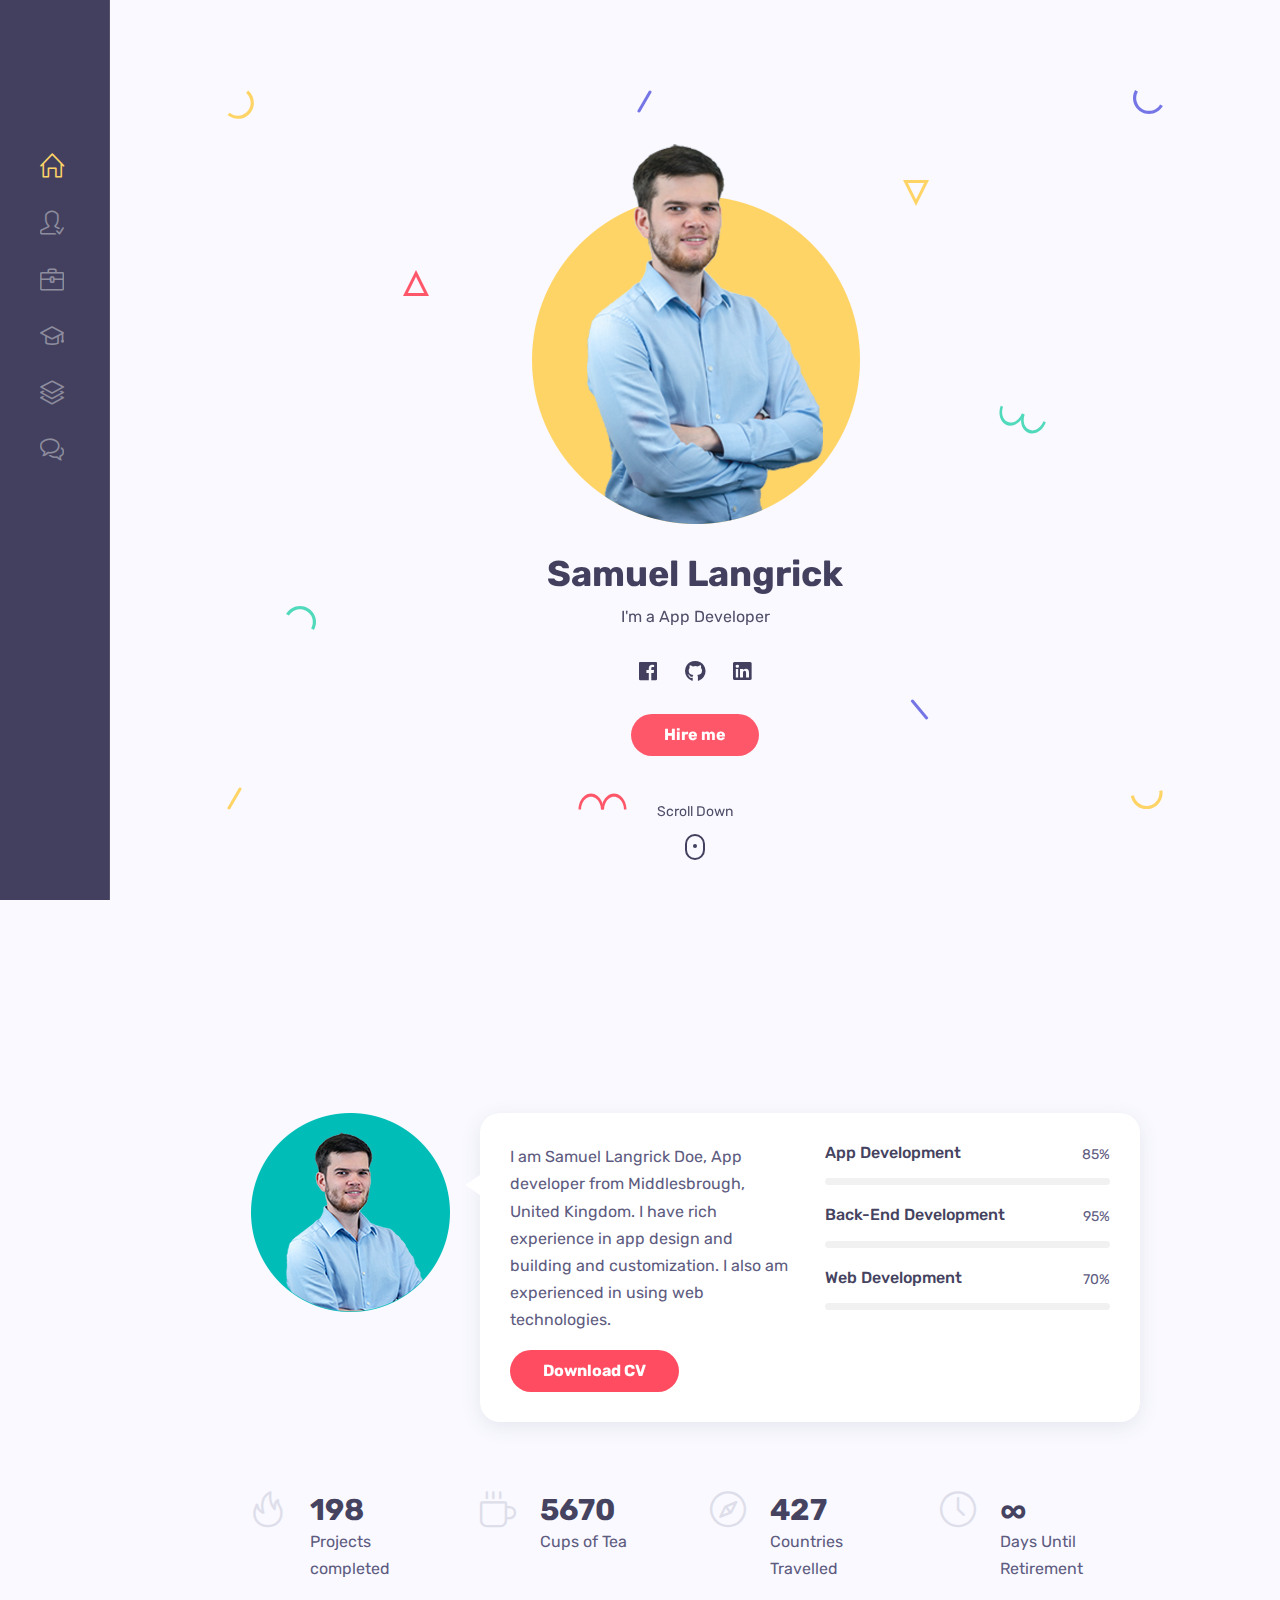
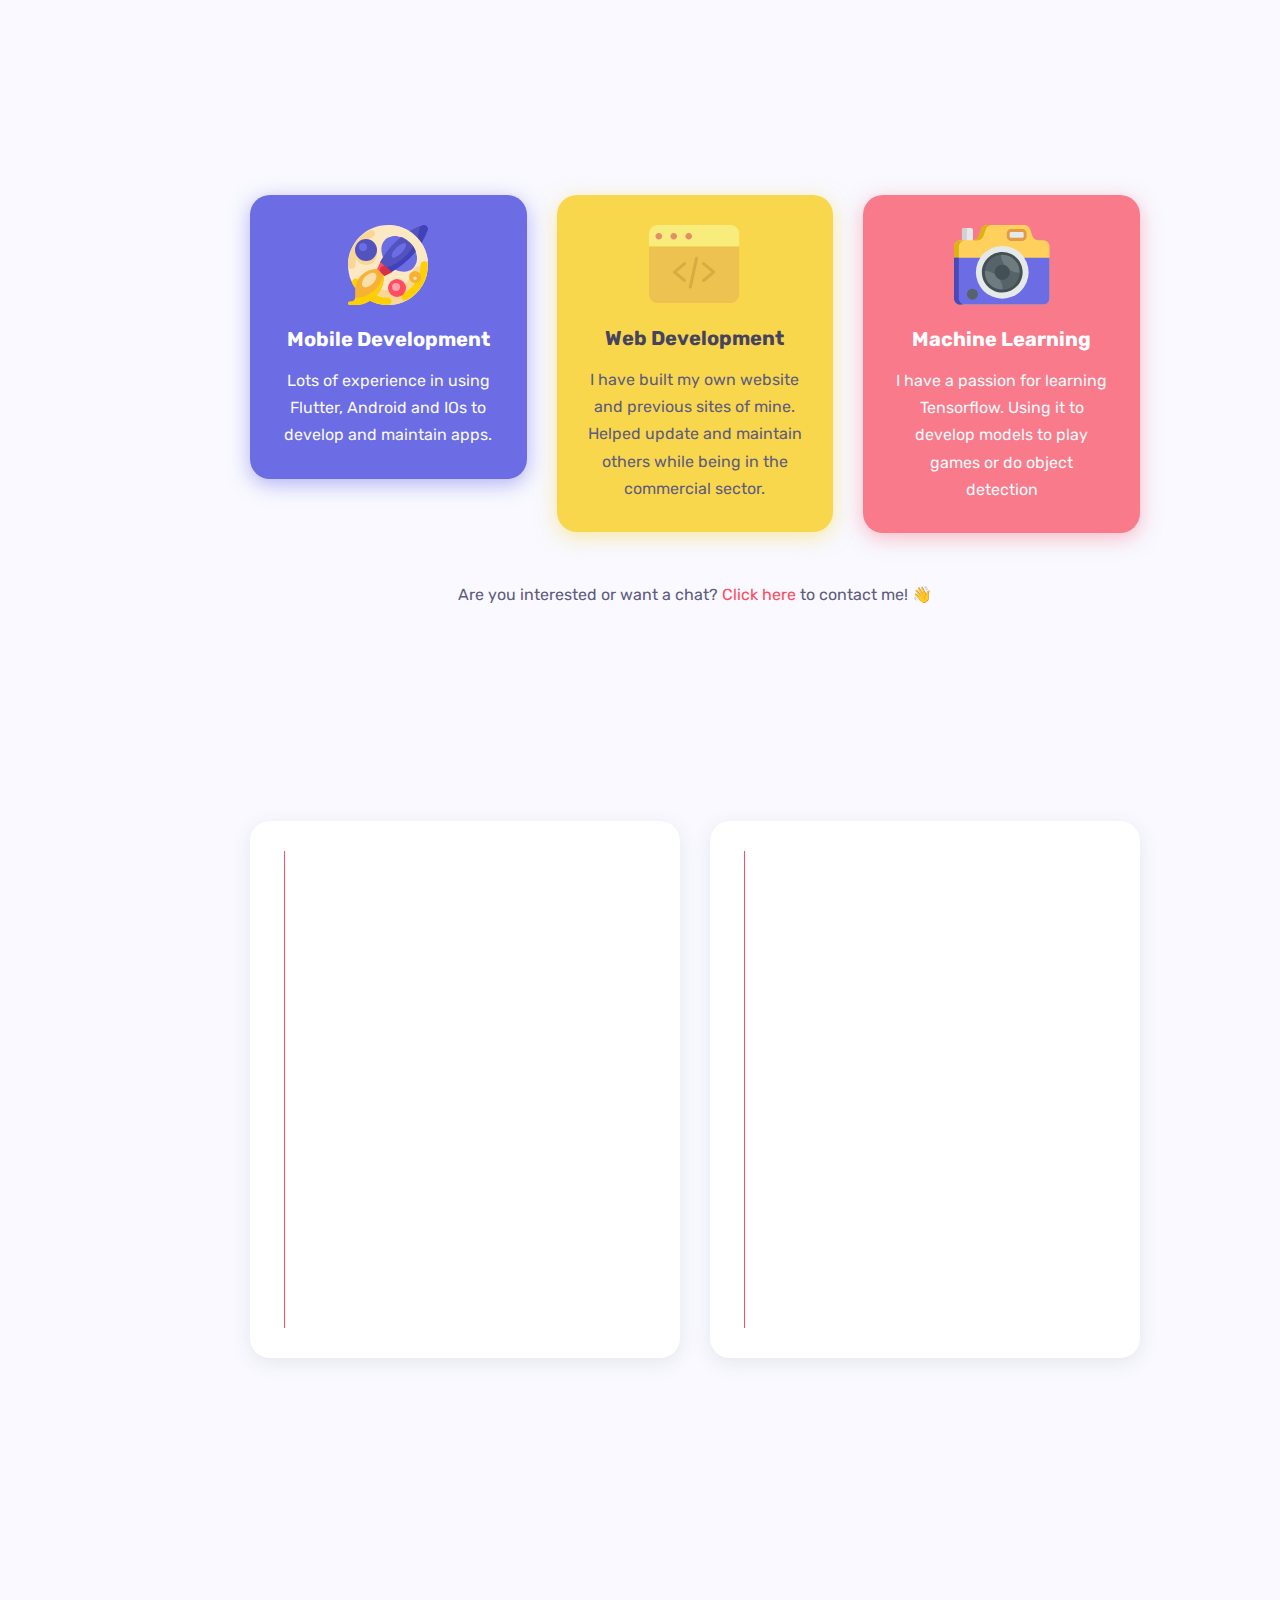
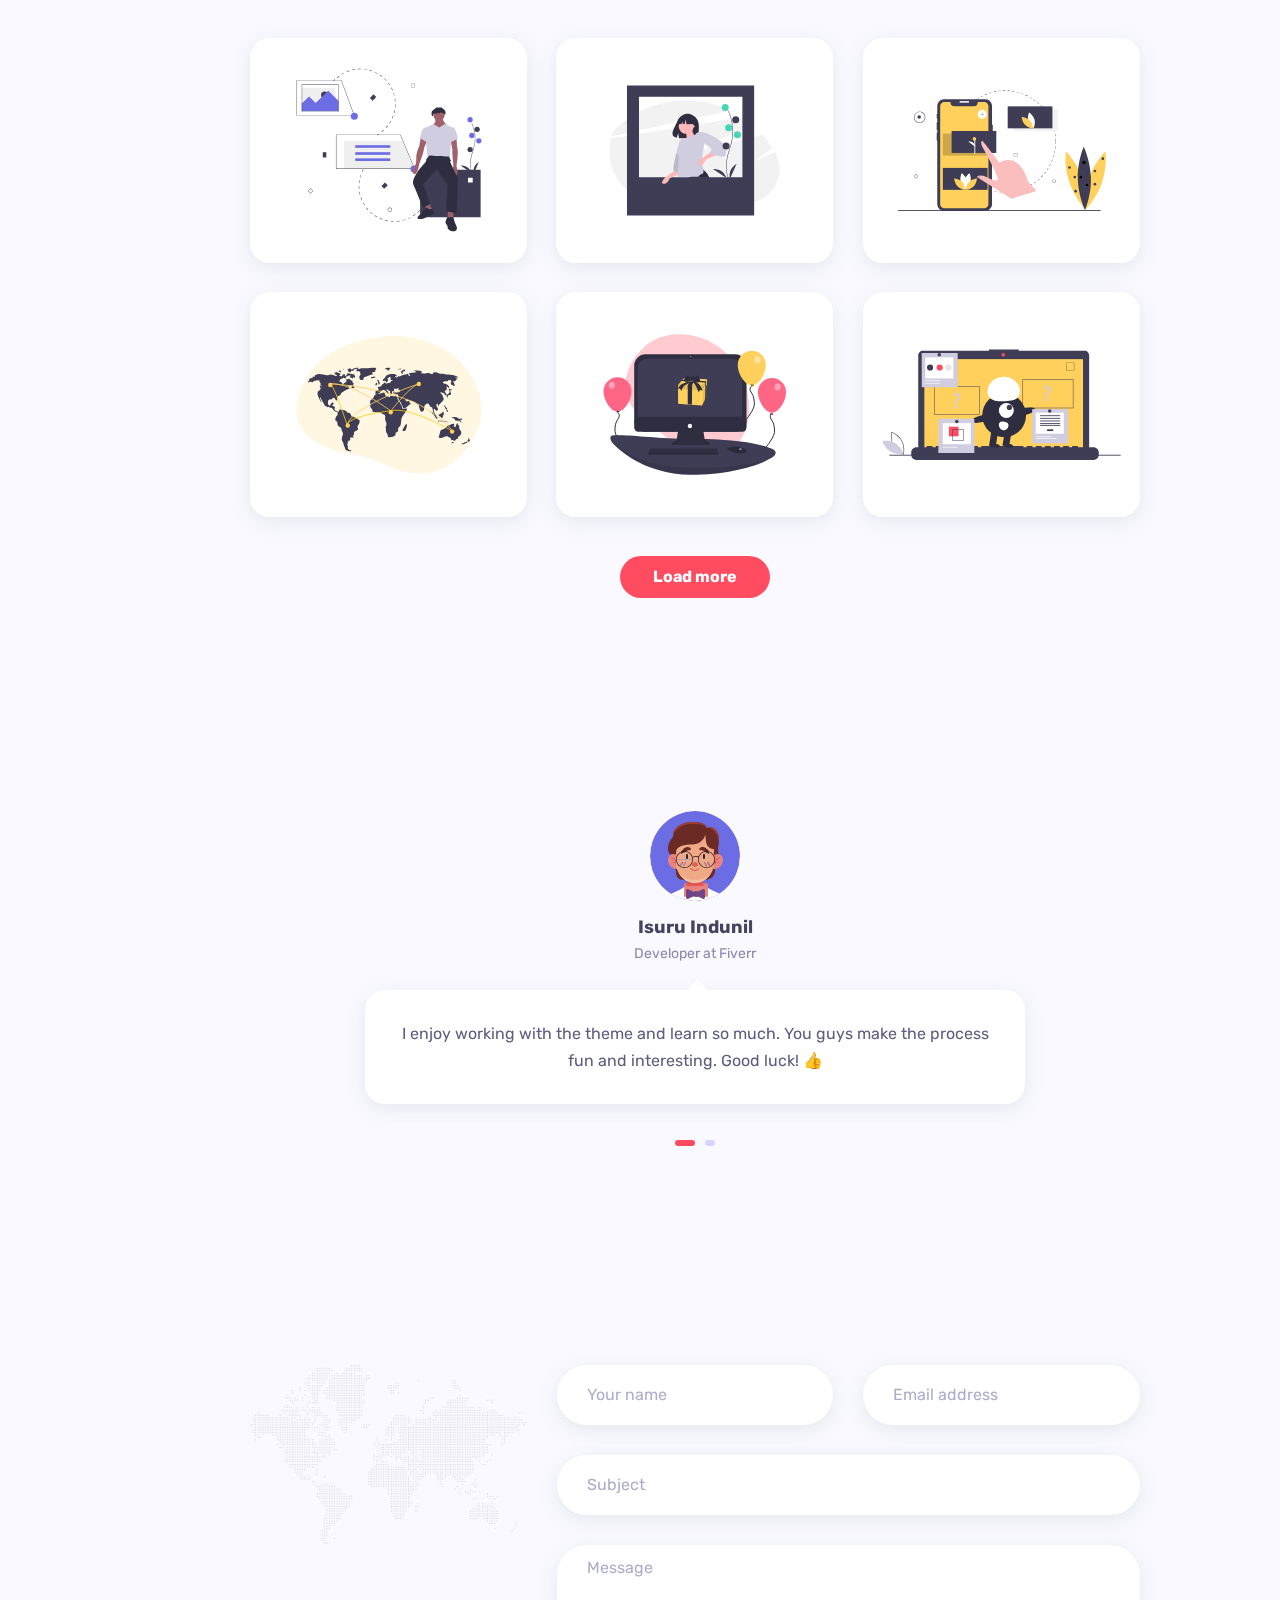
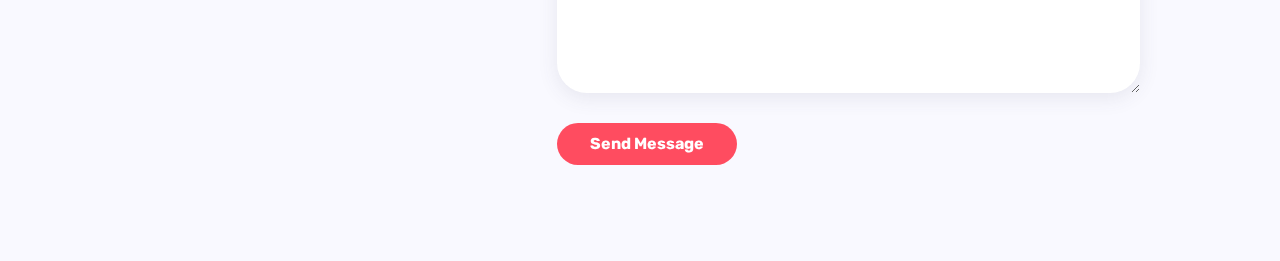
==== commit 2096efe4: "Update Index" ====
--- a/index.html
+++ b/index.html
@@ -69,7 +69,7 @@
 </header>
 
 <!-- desktop header -->
-<header class="desktop-header-2 light d-flex align-items-start flex-column">
+<header class="desktop-header-2 dark d-flex align-items-start flex-column">
 	
 	<!-- logo image -->
 
@@ -85,13 +85,6 @@
 			<li><a href="#contact"><i class="icon-bubbles"></i></a></li>
 		</ul>
 	</nav>
-	
-	<!-- site footer -->
-	<div class="footer">
-		<!-- copyright text -->
-		<span class="copyright">© 2021 Samuel Langrick.</span>
-	</div>
-
 </header>
 
 <!-- main layout -->
@@ -108,7 +101,7 @@
 
 				<!-- info -->
 				<h1 class="mb-2 mt-0">Samuel Langrick</h1> 
-				<span>I'm a <span class="text-rotating">App Developer, Back-End developer</span></span>
+				<span>I'm a <span class="text-rotating">App Developer, Back-End developer, Web Designer</span></span>
 
 				<!-- social icons -->
 				<ul class="social-icons light list-inline mb-0 mt-4">
@@ -189,7 +182,7 @@
 						<div class="row">
 							<div class="col-md-6">
 								<!-- about text -->
-								<p>I am Samuel Langrick Doe, App developer from London, United Kingdom. I have rich experience in web site design and building and customization, also I am good at WordPress.</p>
+								<p>I am Samuel Langrick Doe, App developer from Middlesbrough, United Kingdom. I have rich experience in app design and building and customization. I also am experienced in using web technologies.</p>
 								<div class="mt-3">
 									<a href="#" class="btn btn-default">Download CV</a>
 								</div>
@@ -263,7 +256,7 @@
 						<span class="icon icon-cup"></span>
 						<div class="details">
 							<h3 class="mb-0 mt-0 number"><em class="count">5670</em></h3>
-							<p class="mb-0">Cup of coffee</p>
+							<p class="mb-0">Cups of Tea</p>
 						</div>
 					</div>
 					<div class="spacer d-md-none d-lg-none" data-height="30"></div>
@@ -272,10 +265,10 @@
 				<div class="col-md-3 col-sm-6">
 					<!-- fact item -->
 					<div class="fact-item">
-						<span class="icon icon-people"></span>
+						<span class="icon icon-compass"></span>
 						<div class="details">
 							<h3 class="mb-0 mt-0 number"><em class="count">427</em></h3>
-							<p class="mb-0">Satisfied clients</p>
+							<p class="mb-0">Countries Travelled</p>
 						</div>
 					</div>
 					<div class="spacer d-md-none d-lg-none" data-height="30"></div>
@@ -284,10 +277,10 @@
 				<div class="col-md-3 col-sm-6">
 					<!-- fact item -->
 					<div class="fact-item">
-						<span class="icon icon-badge"></span>
+						<span class="icon icon-clock"></span>
 						<div class="details">
-							<h3 class="mb-0 mt-0 number"><em class="count">35</em></h3>
-							<p class="mb-0">Nominees winner</p>
+							<h3 class="mb-0 mt-0 number"><em class="count">∞</em></h3>
+							<p class="mb-0">Days Until Retirement</p>
 						</div>
 					</div>
 				</div>
@@ -314,8 +307,8 @@
 					<!-- service box -->
 					<div class="service-box rounded data-background padding-30 text-center text-light shadow-blue" data-color="#6C6CE5">
 						<img src="images/service-1.svg" alt="UI/UX design" />
-						<h3 class="mb-3 mt-0">UI/UX design</h3>
-						<p class="mb-0">Lorem ipsum dolor sit amet consectetuer adipiscing elit aenean commodo ligula eget.</p>
+						<h3 class="mb-3 mt-0">Mobile Development</h3>
+						<p class="mb-0">Lots of experience in using Flutter, Android and IOs to develop and maintain apps.</p>
 					</div>
 					<div class="spacer d-md-none d-lg-none" data-height="30"></div>
 				</div>
@@ -325,7 +318,7 @@
 					<div class="service-box rounded data-background padding-30 text-center shadow-yellow" data-color="#F9D74C">
 						<img src="images/service-2.svg" alt="UI/UX design" />
 						<h3 class="mb-3 mt-0">Web Development</h3>
-						<p class="mb-0">Lorem ipsum dolor sit amet consectetuer adipiscing elit aenean commodo ligula eget.</p>
+						<p class="mb-0">I have built my own website and previous sites of mine. Helped update and maintain others while being in the commercial sector.</p>
 					</div>
 					<div class="spacer d-md-none d-lg-none" data-height="30"></div>
 				</div>
@@ -334,15 +327,15 @@
 					<!-- service box -->
 					<div class="service-box rounded data-background padding-30 text-center text-light shadow-pink" data-color="#F97B8B">
 						<img src="images/service-3.svg" alt="UI/UX design" />
-						<h3 class="mb-3 mt-0">Photography</h3>
-						<p class="mb-0">Lorem ipsum dolor sit amet consectetuer adipiscing elit aenean commodo ligula eget.</p>
+						<h3 class="mb-3 mt-0">Machine Learning</h3>
+						<p class="mb-0">I have a passion for learning Tensorflow. Using it to develop models to play games or do object detection</p>
 					</div>
 				</div>
 
 			</div>
 
 			<div class="mt-5 text-center">
-				<p class="mb-0">Looking for a custom job? <a href="#contact">Click here</a> to contact me! 👋</p>
+				<p class="mb-0">Are you interested or want a chat? <a href="#contact">Click here</a> to contact me! 👋</p>
 			</div>
 
 		</div>
@@ -461,20 +454,20 @@
 			<!-- portfolio filter (desktop) -->
 			<ul class="portfolio-filter list-inline wow fadeInUp">
 				<li class="current list-inline-item" data-filter="*">Everything</li>
-				<li class="list-inline-item" data-filter=".creative">Creative</li>
-				<li class="list-inline-item" data-filter=".art">Art</li>
-				<li class="list-inline-item" data-filter=".design">Design</li>
-				<li class="list-inline-item" data-filter=".branding">Branding</li>
+				<li class="list-inline-item" data-filter=".mobile">Mobile</li>
+				<li class="list-inline-item" data-filter=".web">Web</li>
+				<li class="list-inline-item" data-filter=".machine">Machine Learning</li>
+				<li class="list-inline-item" data-filter=".other">Other</li>
 			</ul>
 			
 			<!-- portfolio filter (mobile) -->
 			<div class="pf-filter-wrapper">
 				<select class="portfolio-filter-mobile">
 					<option value="*">Everything</option>
-					<option value=".creative">Creative</option>
-					<option value=".art">Art</option>
-					<option value=".design">Design</option>
-					<option value=".branding">Branding</option>
+					<option value=".mobile">Mobile</option>
+					<option value=".web">Web</option>
+					<option value=".machine">Machine Learning</option>
+					<option value=".other">Other</option>
 				</select>
 			</div>
 			
@@ -482,7 +475,7 @@
 			<div class="row portfolio-wrapper">
 				
 				<!-- portfolio item -->
-				<div class="col-md-4 col-sm-6 grid-item art">
+				<div class="col-md-4 col-sm-6 grid-item web">
 					<a href="images/works/1.svg" class="work-image">
 						<div class="portfolio-item rounded shadow-dark">
 							<div class="details">
@@ -499,7 +492,7 @@
 				</div>
 
 				<!-- portfolio item -->
-				<div class="col-md-4 col-sm-6 grid-item creative design">
+				<div class="col-md-4 col-sm-6 grid-item mobile machine">
 					<a href="#small-dialog" class="work-content">
 						<div class="portfolio-item rounded shadow-dark">
 							<div class="details">
@@ -523,7 +516,7 @@
 				</div>
 
 				<!-- portfolio item -->
-				<div class="col-md-4 col-sm-6 grid-item branding">
+				<div class="col-md-4 col-sm-6 grid-item other">
 					<a href="https://www.youtube.com/watch?v=qf9z4ulfmYw" class="work-video">
 						<div class="portfolio-item rounded shadow-dark">
 							<div class="details">
@@ -540,7 +533,7 @@
 				</div>
 
 				<!-- portfolio item -->
-				<div class="col-md-4 col-sm-6 grid-item creative">
+				<div class="col-md-4 col-sm-6 grid-item mobile">
 					<a href="https://w.soundcloud.com/player/?url=https%3A//api.soundcloud.com/tracks/240233494&amp;color=%23ff5500&amp;auto_play=false&amp;hide_related=false&amp;show_comments=true&amp;show_user=true&amp;show_reposts=false&amp;show_teaser=true&amp;visual=true" class="work-video">
 						<div class="portfolio-item rounded shadow-dark">
 							<div class="details">
@@ -557,7 +550,7 @@
 				</div>
 
 				<!-- portfolio item -->
-				<div class="col-md-4 col-sm-6 grid-item art branding">
+				<div class="col-md-4 col-sm-6 grid-item web other">
 					<a href="#gallery-1" class="gallery-link">
 						<div class="portfolio-item rounded shadow-dark">
 							<div class="details">
@@ -578,7 +571,7 @@
 				</div>
 
 				<!-- portfolio item -->
-				<div class="col-md-4 col-sm-6 grid-item creative design">
+				<div class="col-md-4 col-sm-6 grid-item mobile machine">
 					<a href="https://themeforest.net/user/pxlsolutions/portfolio" target="_blank">
 						<div class="portfolio-item rounded shadow-dark">
 							<div class="details">
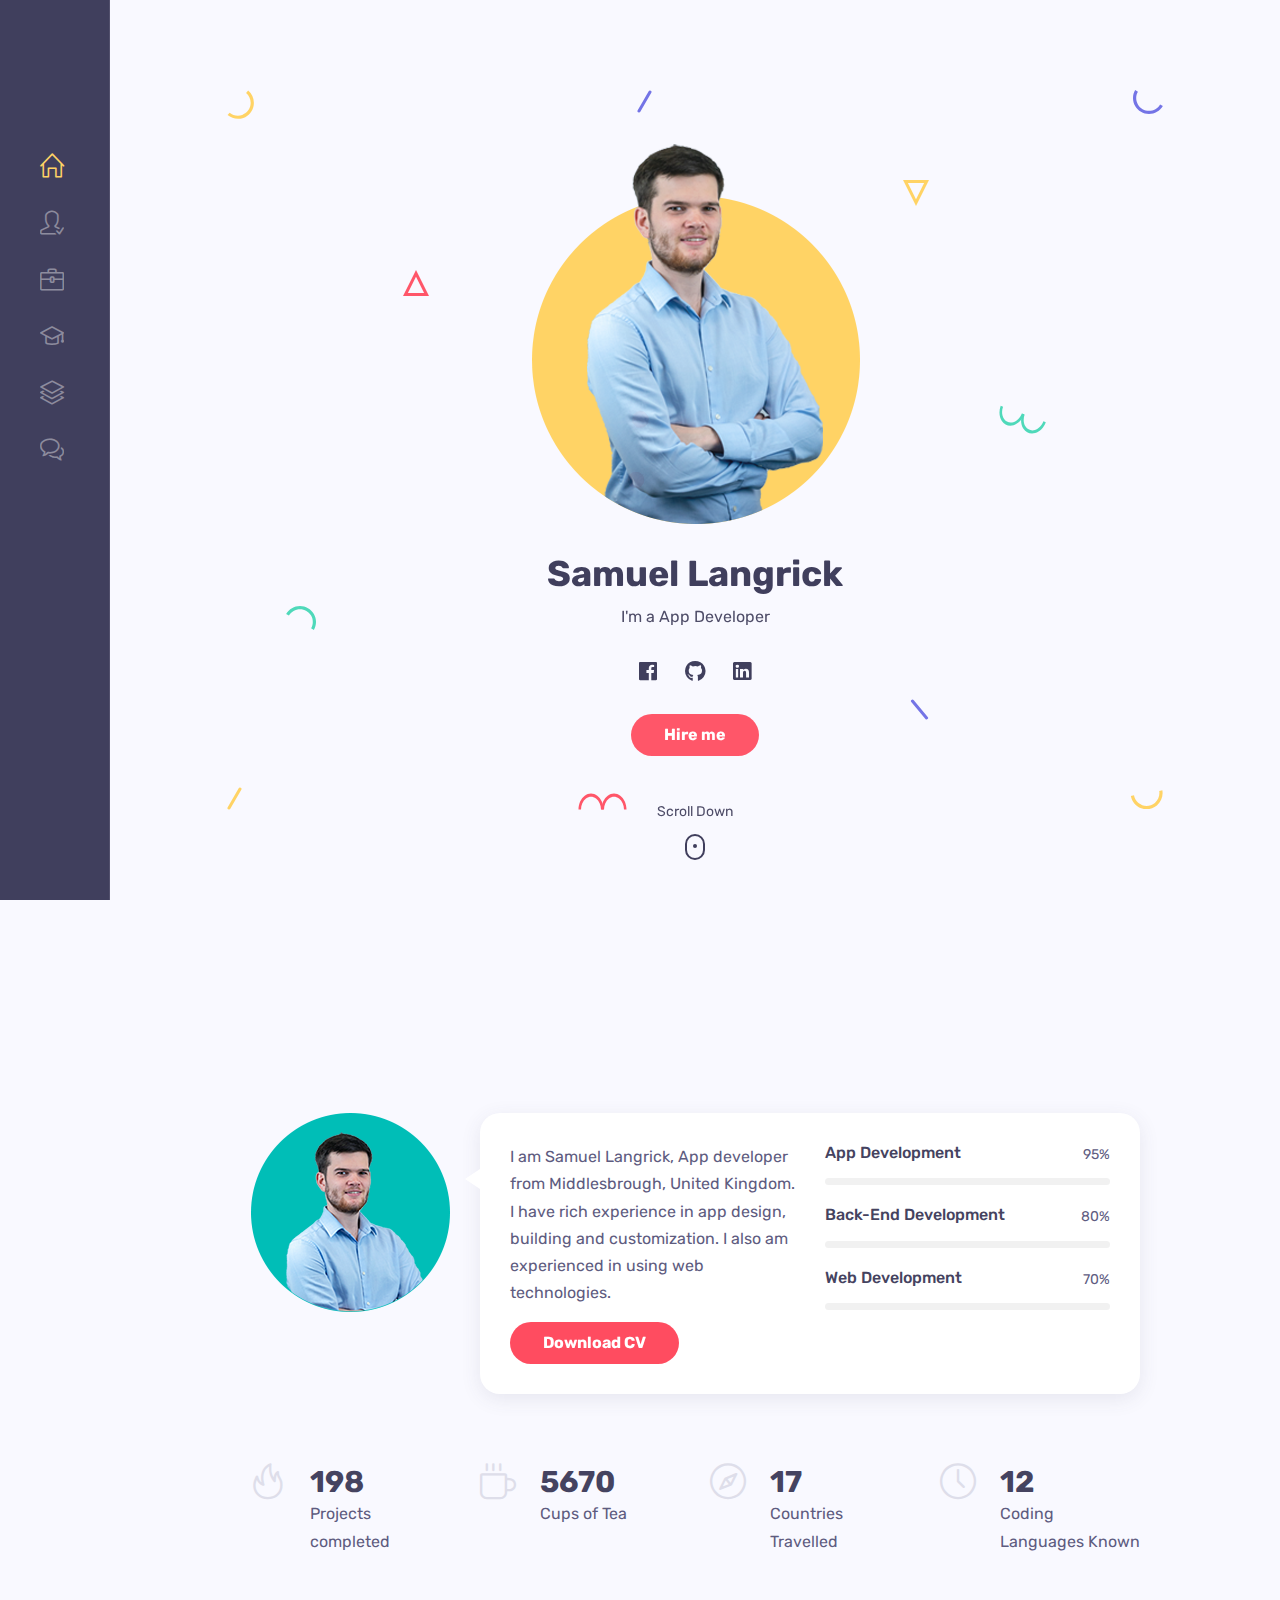
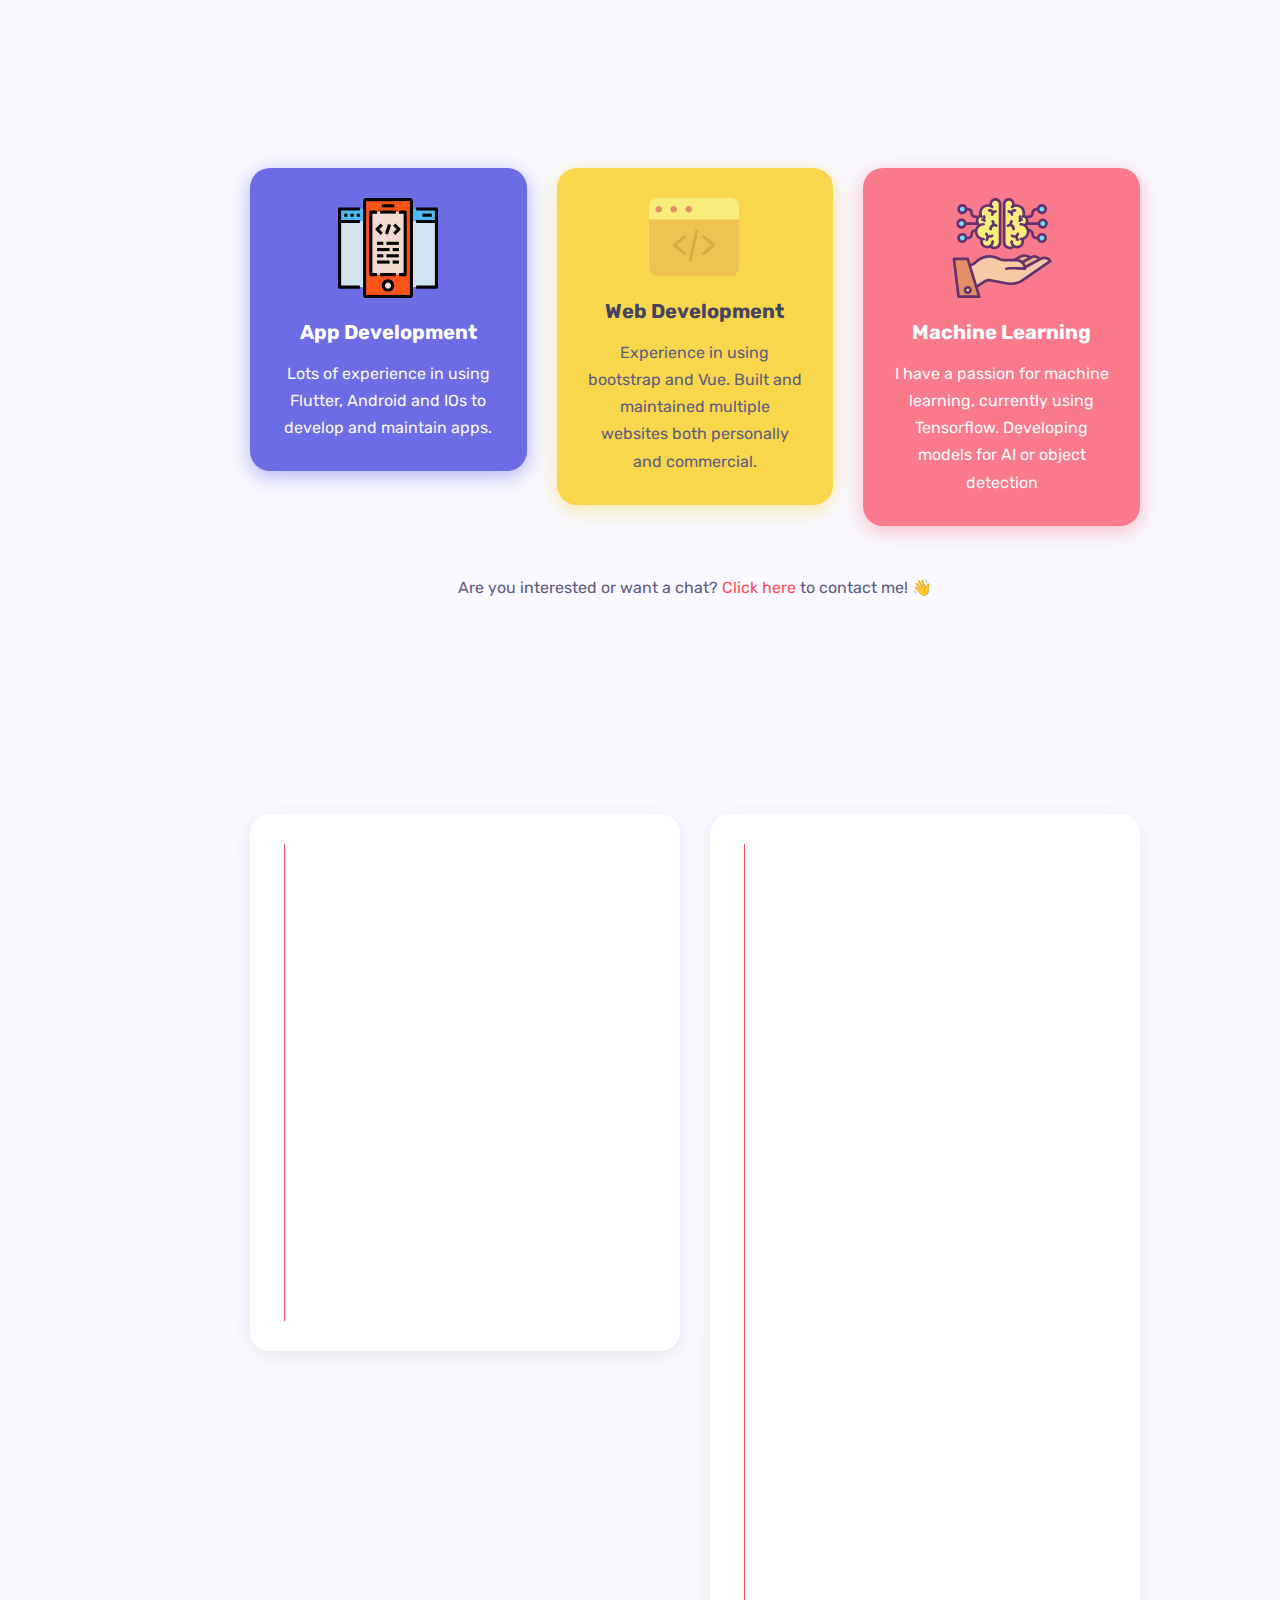
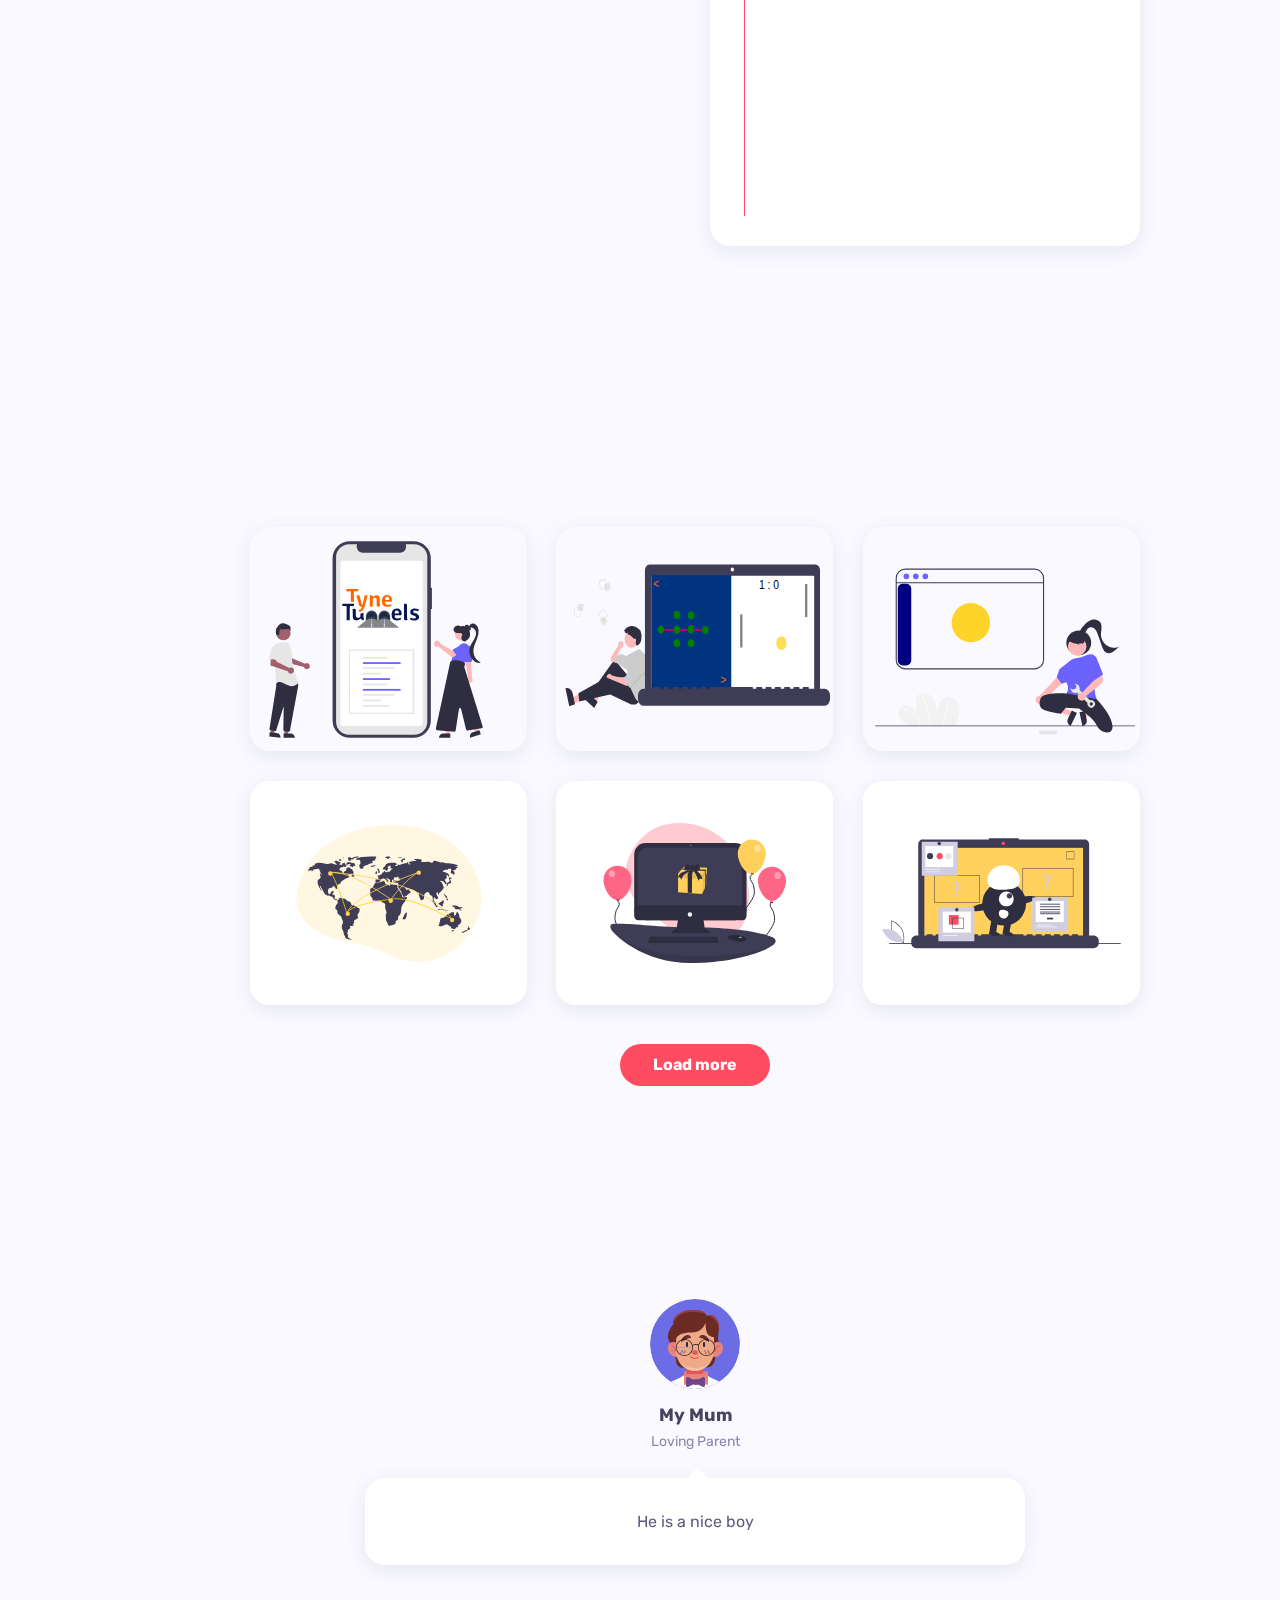
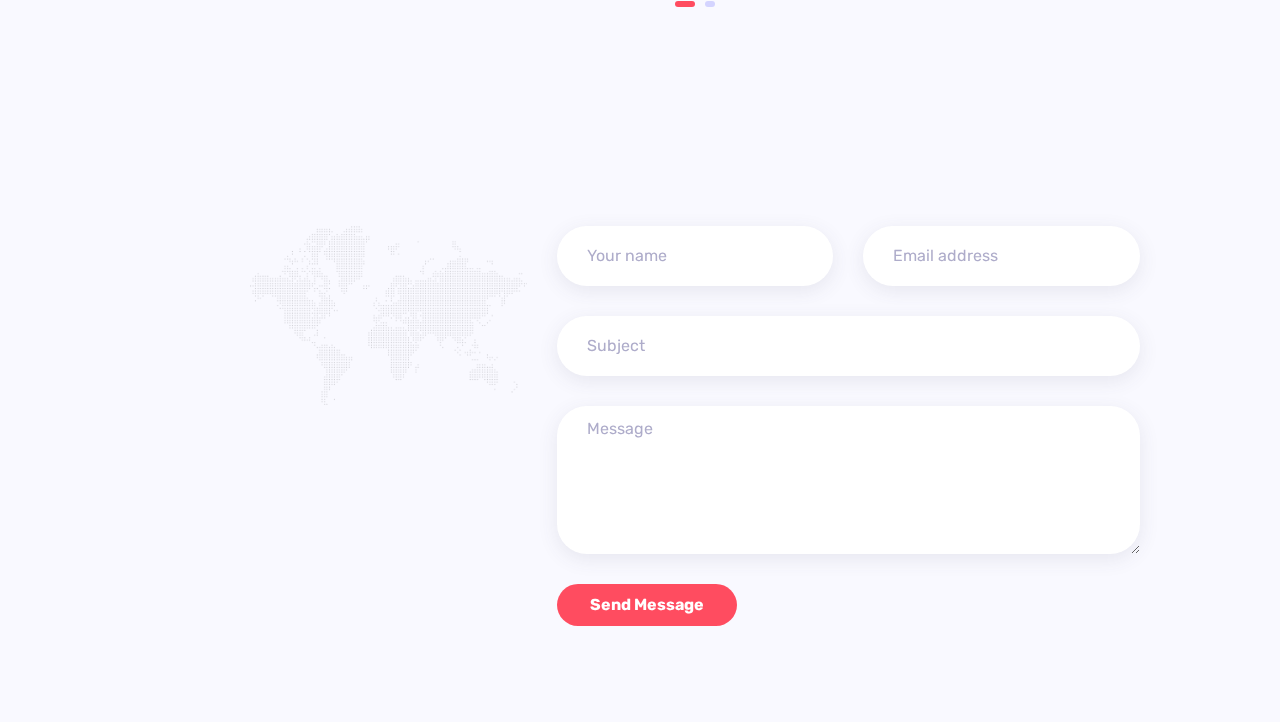
==== commit 3bfa8ff3: "Update of index information and adding images" ====
--- a/index.html
+++ b/index.html
@@ -182,7 +182,7 @@
 						<div class="row">
 							<div class="col-md-6">
 								<!-- about text -->
-								<p>I am Samuel Langrick Doe, App developer from Middlesbrough, United Kingdom. I have rich experience in app design and building and customization. I also am experienced in using web technologies.</p>
+								<p>I am Samuel Langrick, App developer from Middlesbrough, United Kingdom. I have rich experience in app design, building and customization. I also am experienced in using web technologies.</p>
 								<div class="mt-3">
 									<a href="#" class="btn btn-default">Download CV</a>
 								</div>
@@ -193,10 +193,10 @@
 								<div class="skill-item">
 									<div class="skill-info clearfix">
 										<h4 class="float-left mb-3 mt-0">App Development</h4>
-										<span class="float-right">85%</span>
+										<span class="float-right">95%</span>
 									</div>
 									<div class="progress">
-										<div class="progress-bar data-background" role="progressbar" aria-valuemin="0" aria-valuemax="100" aria-valuenow="85" data-color="#FFD15C">
+										<div class="progress-bar data-background" role="progressbar" aria-valuemin="0" aria-valuemax="100" aria-valuenow="95" data-color="#FFD15C">
 										</div>
 									</div>
 									<div class="spacer" data-height="20"></div>
@@ -206,10 +206,10 @@
 								<div class="skill-item">
 									<div class="skill-info clearfix">
 										<h4 class="float-left mb-3 mt-0">Back-End Development</h4>
-										<span class="float-right">95%</span>
+										<span class="float-right">80%</span>
 									</div>
 									<div class="progress">
-										<div class="progress-bar data-background" role="progressbar" aria-valuemin="0" aria-valuemax="100" aria-valuenow="95" data-color="#FF4C60">
+										<div class="progress-bar data-background" role="progressbar" aria-valuemin="0" aria-valuemax="100" aria-valuenow="80" data-color="#FF4C60">
 										</div>
 									</div>
 									<div class="spacer" data-height="20"></div>
@@ -267,7 +267,7 @@
 					<div class="fact-item">
 						<span class="icon icon-compass"></span>
 						<div class="details">
-							<h3 class="mb-0 mt-0 number"><em class="count">427</em></h3>
+							<h3 class="mb-0 mt-0 number"><em class="count">17</em></h3>
 							<p class="mb-0">Countries Travelled</p>
 						</div>
 					</div>
@@ -279,8 +279,8 @@
 					<div class="fact-item">
 						<span class="icon icon-clock"></span>
 						<div class="details">
-							<h3 class="mb-0 mt-0 number"><em class="count">∞</em></h3>
-							<p class="mb-0">Days Until Retirement</p>
+							<h3 class="mb-0 mt-0 number"><em class="count">12</em></h3>
+							<p class="mb-0">Coding Languages Known</p>
 						</div>
 					</div>
 				</div>
@@ -306,8 +306,8 @@
 				<div class="col-md-4">
 					<!-- service box -->
 					<div class="service-box rounded data-background padding-30 text-center text-light shadow-blue" data-color="#6C6CE5">
-						<img src="images/service-1.svg" alt="UI/UX design" />
-						<h3 class="mb-3 mt-0">Mobile Development</h3>
+						<img src="images/app-development.svg" alt="UI/UX design" style="height: 100px;"/>
+						<h3 class="mb-3 mt-0">App Development</h3>
 						<p class="mb-0">Lots of experience in using Flutter, Android and IOs to develop and maintain apps.</p>
 					</div>
 					<div class="spacer d-md-none d-lg-none" data-height="30"></div>
@@ -318,7 +318,7 @@
 					<div class="service-box rounded data-background padding-30 text-center shadow-yellow" data-color="#F9D74C">
 						<img src="images/service-2.svg" alt="UI/UX design" />
 						<h3 class="mb-3 mt-0">Web Development</h3>
-						<p class="mb-0">I have built my own website and previous sites of mine. Helped update and maintain others while being in the commercial sector.</p>
+						<p class="mb-0">Experience in using bootstrap and Vue. Built and maintained multiple websites both personally and commercial.</p>
 					</div>
 					<div class="spacer d-md-none d-lg-none" data-height="30"></div>
 				</div>
@@ -326,9 +326,9 @@
 				<div class="col-md-4">
 					<!-- service box -->
 					<div class="service-box rounded data-background padding-30 text-center text-light shadow-pink" data-color="#F97B8B">
-						<img src="images/service-3.svg" alt="UI/UX design" />
+						<img src="images/ai.svg" alt="UI/UX design" style="height: 100px;"/>
 						<h3 class="mb-3 mt-0">Machine Learning</h3>
-						<p class="mb-0">I have a passion for learning Tensorflow. Using it to develop models to play games or do object detection</p>
+						<p class="mb-0">I have a passion for machine learning, currently using Tensorflow. Developing models for AI or object detection</p>
 					</div>
 				</div>
 
@@ -362,27 +362,27 @@
 						<!-- timeline item -->
 						<div class="timeline-container wow fadeInUp">
 							<div class="content">
-								<span class="time">2019 - Present</span>
-								<h3 class="title">Academic Degree</h3>
-								<p>Lorem ipsum dolor sit amet quo ei simul congue exerci ad nec admodum perfecto.</p>
+								<span class="time">2014 - 2018</span>
+								<h3 class="title">Computer Science</h3>
+								<p>Went to Newcastle University to do Computer Science</p>
 							</div>
 						</div>
 
 						<!-- timeline item -->
 						<div class="timeline-container wow fadeInUp" data-wow-delay="0.2s">
 							<div class="content">
-								<span class="time">2017 - 2013</span>
-								<h3 class="title">Bachelor’s Degree</h3>
-								<p>Lorem ipsum dolor sit amet quo ei simul congue exerci ad nec admodum perfecto.</p>
+								<span class="time">2011 - 2014</span>
+								<h3 class="title">Software Engineering - BTEC</h3>
+								<p>Went to Middlesbrough College to start my path on computer science</p>
 							</div>
 						</div>
 
 						<!-- timeline item -->
 						<div class="timeline-container wow fadeInUp" data-wow-delay="0.4s">
 							<div class="content">
-								<span class="time">2013 - 2009</span>
-								<h3 class="title">Honours Degree</h3>
-								<p>Lorem ipsum dolor sit amet quo ei simul congue exerci ad nec admodum perfecto.</p>
+								<span class="time">203 - 2011</span>
+								<h3 class="title">GCSEs</h3>
+								<p>Went to Nunthorpe Secondary School (Now called Nunthorpe Academy)</p>
 							</div>
 						</div>
 
@@ -404,27 +404,36 @@
 						<!-- timeline item -->
 						<div class="timeline-container wow fadeInUp">
 							<div class="content">
-								<span class="time">2019 - Present</span>
-								<h3 class="title">Web Designer</h3>
-								<p>Lorem ipsum dolor sit amet quo ei simul congue exerci ad nec admodum perfecto.</p>
+								<span class="time">2020 - Present</span>
+								<h3 class="title">Software Developer - MCD Systems</h3>
+								<p>Worked on many projects using Flutter, Android, Magento, PWA and more. Building and maintaing many products. Managing Clients and liasing with other companies.</p>
 							</div>
 						</div>
 
 						<!-- timeline item -->
 						<div class="timeline-container wow fadeInUp" data-wow-delay="0.2s">
 							<div class="content">
-								<span class="time">2017 - 2013</span>
-								<h3 class="title">App Developer</h3>
-								<p>Lorem ipsum dolor sit amet quo ei simul congue exerci ad nec admodum perfecto.</p>
+								<span class="time">2019 - 2020</span>
+								<h3 class="title">Ski Technician/Front Desk/Manager</h3>
+								<p>Worked in Neseko Japan as a Ski Technician. Working my way up to a front desk position and eventually switching to a temporary manager role.</p>
 							</div>
 						</div>
 
 						<!-- timeline item -->
 						<div class="timeline-container wow fadeInUp" data-wow-delay="0.4s">
 							<div class="content">
-								<span class="time">2013 - 2009</span>
-								<h3 class="title">Back-End Developer</h3>
-								<p>Lorem ipsum dolor sit amet quo ei simul congue exerci ad nec admodum perfecto.</p>
+								<span class="time">2019 - 2019</span>
+								<h3 class="title">Lifeguard/Counsellor</h3>
+								<p>Worked my second year as a cousellor and lifeguard at Lindley G. Cook summer camp. Took on more responsibility of children and educating new and upcoming staff.</p>
+							</div>
+						</div>
+
+						<!-- timeline item -->
+						<div class="timeline-container wow fadeInUp" data-wow-delay="0.4s">
+							<div class="content">
+								<span class="time">2018 - 2019</span>
+								<h3 class="title">Adventure Guide</h3>
+								<p>Worked in Northern Norway at Lyngen Lodge as and adventure guide. Taking guests dog sledging, Showing them northern lights and many other activities.</p>
 							</div>
 						</div>
 
@@ -476,15 +485,15 @@
 				
 				<!-- portfolio item -->
 				<div class="col-md-4 col-sm-6 grid-item web">
-					<a href="images/works/1.svg" class="work-image">
+					<a href="images/TT2_Phone.svg" class="work-image">
 						<div class="portfolio-item rounded shadow-dark">
 							<div class="details">
-								<span class="term">Art</span>
-								<h4 class="title">Project Managment Illustration</h4>
+								<span class="term">Mobile</span>
+								<h4 class="title">Tyne Tunnel</h4>
 								<span class="more-button"><i class="icon-magnifier-add"></i></span>
 							</div>
 							<div class="thumb">
-								<img src="images/works/1.svg" alt="Portfolio-title" />
+								<img src="images/TT2_Phone.svg" alt="Portfolio-title" height="200px" />
 								<div class="mask"></div>
 							</div>
 						</div>
@@ -496,18 +505,18 @@
 					<a href="#small-dialog" class="work-content">
 						<div class="portfolio-item rounded shadow-dark">
 							<div class="details">
-								<span class="term">Creative</span>
-								<h4 class="title">Guest App Walkthrough Screens</h4>
+								<span class="term">Machine Learning</span>
+								<h4 class="title">Machine Learning to Play Pong</h4>
 								<span class="more-button"><i class="icon-options"></i></span>
 							</div>
 							<div class="thumb">
-								<img src="images/works/2.svg" alt="Portfolio-title" />
+								<img src="images/pong_image.svg" alt="Portfolio-title" />
 								<div class="mask"></div>
 							</div>
 						</div>
 					</a>
 					<div id="small-dialog" class="white-popup zoom-anim-dialog mfp-hide">
-						<img src="images/single-work.svg" alt="Title" />
+						<img src="images/pong_image.svg" alt="Title" />
 						<h2>Guest App Walkthrough Screens</h2>
 						<p>Lorem ipsum dolor sit amet, consectetur adipiscing elit. Etiam hendrerit nibh in massa semper rutrum. In rhoncus eleifend mi id tempus.</p>
 						<p>Donec consectetur, libero at pretium euismod, nisl felis lobortis urna, id tristique nisl lectus eget ligula.</p>
@@ -516,16 +525,16 @@
 				</div>
 
 				<!-- portfolio item -->
-				<div class="col-md-4 col-sm-6 grid-item other">
+				<div class="col-md-4 col-sm-6 grid-item web">
 					<a href="https://www.youtube.com/watch?v=qf9z4ulfmYw" class="work-video">
 						<div class="portfolio-item rounded shadow-dark">
 							<div class="details">
-								<span class="term">Branding</span>
-								<h4 class="title">Delivery App Wireframe</h4>
+								<span class="term">Web</span>
+								<h4 class="title">This Website</h4>
 								<span class="more-button"><i class="icon-camrecorder"></i></span>
 							</div>
 							<div class="thumb">
-								<img src="images/works/3.svg" alt="Portfolio-title" />
+								<img src="images/website.svg" alt="Portfolio-title" />
 								<div class="mask"></div>
 							</div>
 						</div>
@@ -598,7 +607,6 @@
 					<li class="list-inline-item"><a href="works-2.html">2</a></li>
 				</ul>
 			</div>
-
 		</div>
 
 	</section>
@@ -621,10 +629,10 @@
 					<div class="thumb mb-3 mx-auto">
 						<img src="images/avatar-3.svg" alt="customer-name" />						
 					</div>
-					<h4 class="mt-3 mb-0">Isuru Indunil</h4>
-					<span class="subtitle">Developer at Fiverr</span>
+					<h4 class="mt-3 mb-0">My Mum</h4>
+					<span class="subtitle">Loving Parent</span>
 					<div class="bg-white padding-30 shadow-dark rounded triangle-top position-relative mt-4">
-						<p class="mb-0">I enjoy working with the theme and learn so much. You guys make the process fun and interesting. Good luck! 👍</p>
+						<p class="mb-0">He is a nice boy</p>
 					</div>
 				</div>
 				
@@ -633,10 +641,10 @@
 					<div class="thumb mb-3 mx-auto">
 						<img src="images/avatar-1.svg" alt="customer-name" />						
 					</div>
-					<h4 class="mt-3 mb-0">John Doe</h4>
-					<span class="subtitle">Product designer at Dribbble</span>
+					<h4 class="mt-3 mb-0">My Dad</h4>
+					<span class="subtitle">Loving Parent</span>
 					<div class="bg-white padding-30 shadow-dark rounded triangle-top position-relative mt-4">
-						<p class="mb-0">I enjoy working with the theme and learn so much. You guys make the process fun and interesting. Good luck! 🔥</p>
+						<p class="mb-0">Can you move out now?</p>
 					</div>
 				</div>
 
@@ -664,7 +672,7 @@
 					<!-- contact info -->
 					<div class="contact-info">
 						<h3 class="wow fadeInUp">Let's talk about everything!</h3>
-						<p class="wow fadeInUp">Don't like forms? Send me an <a href="mailto:name@example.com">email</a>. 👋</p>
+						<p class="wow fadeInUp">Don't like forms? Send me an <a href="mailto:slangrick@hotmail.co.uk">email</a>. 👋</p>
 					</div>
 				</div>
 
--- a/css/style.css
+++ b/css/style.css
@@ -2757,7 +2757,7 @@
     max-width: 1080px;
   }
 }
-@media only screen and (max-height: 500px) {
+@media only screen and (max-height: 800px) {
   .scroll-down {
     display: none;
   }
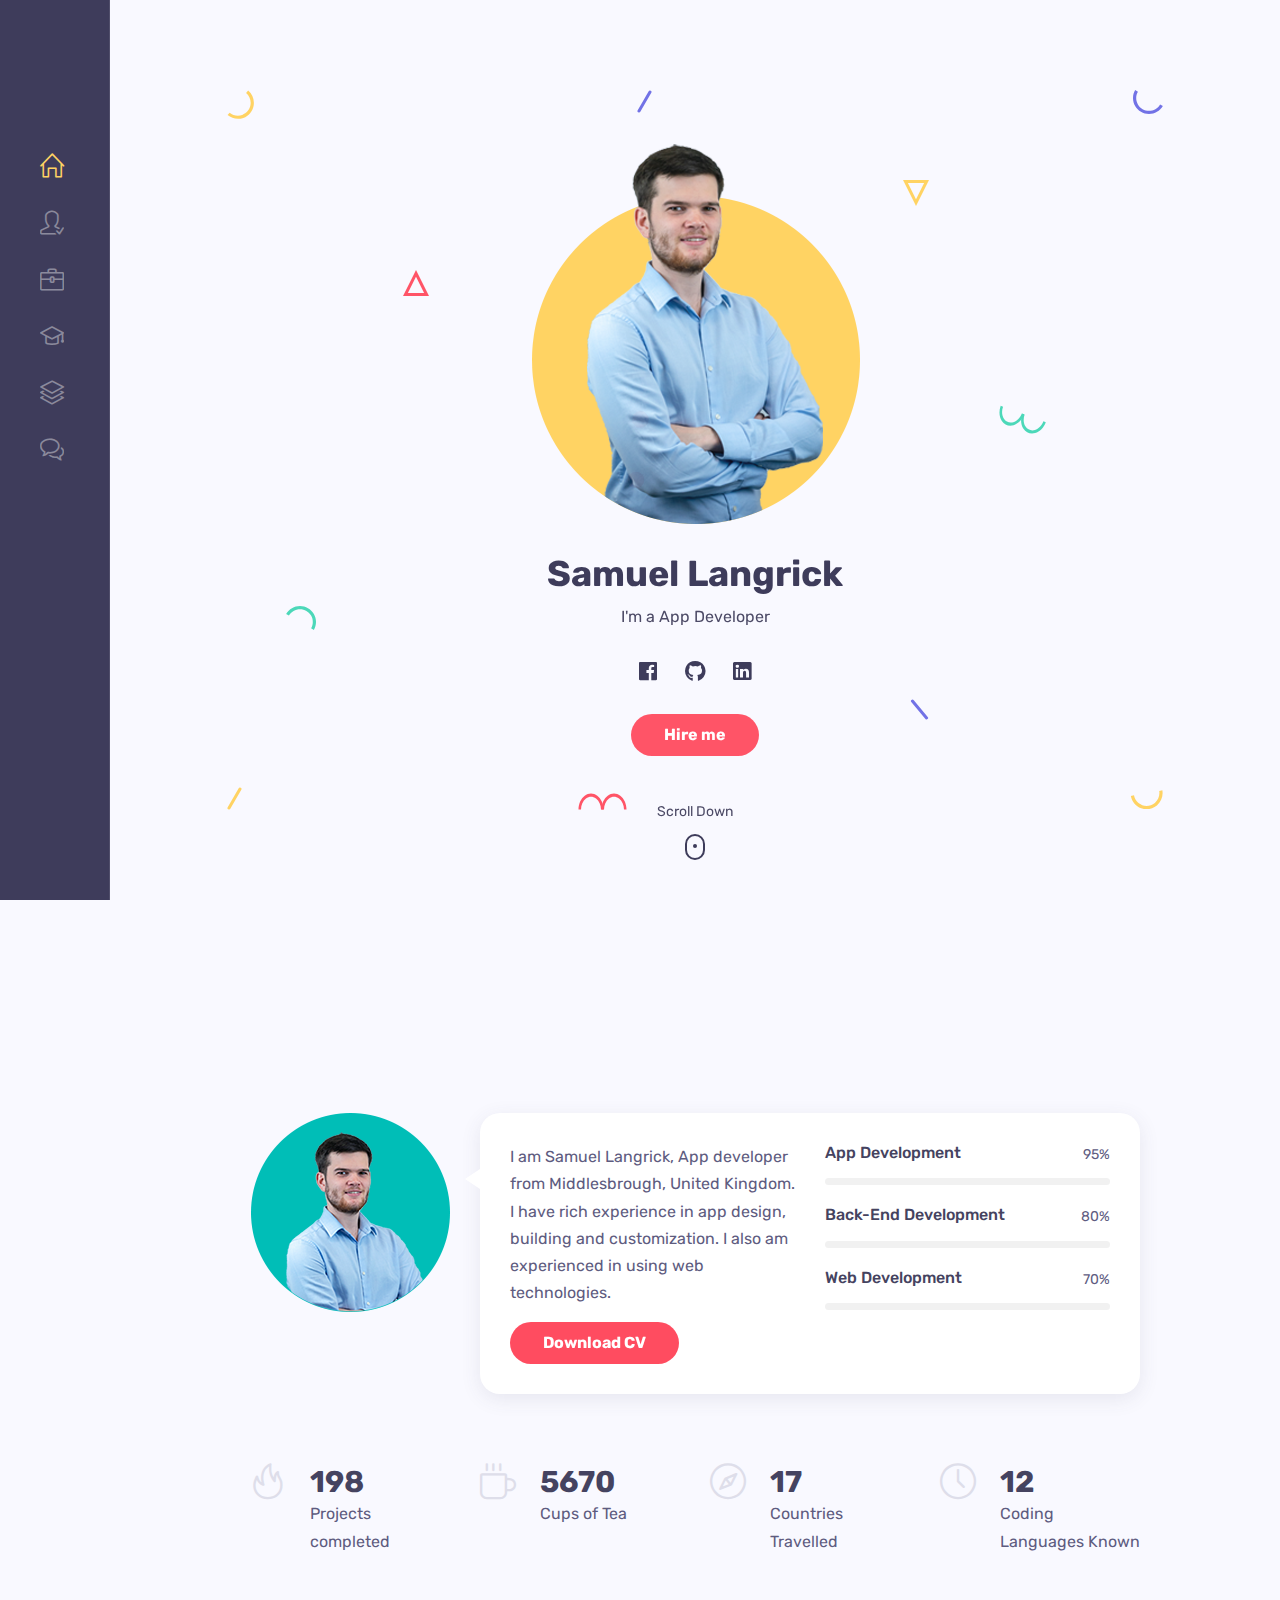
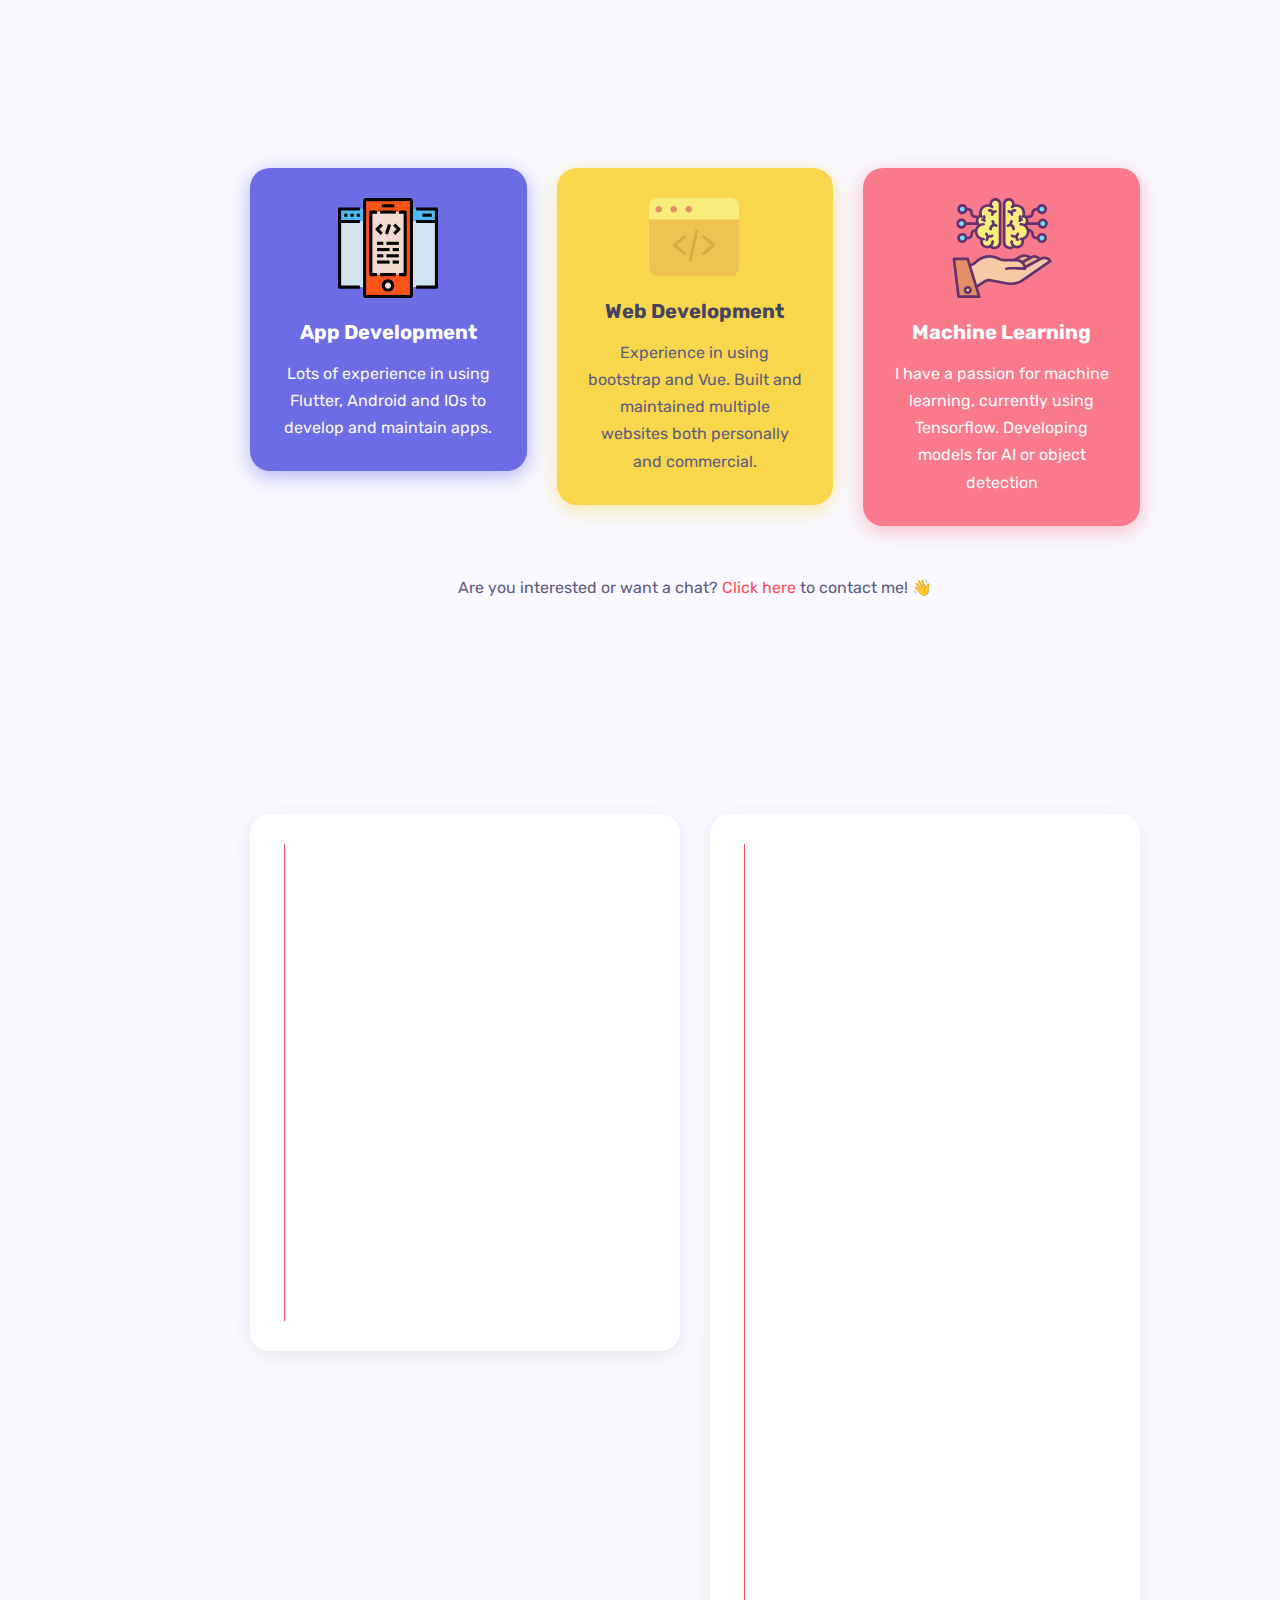
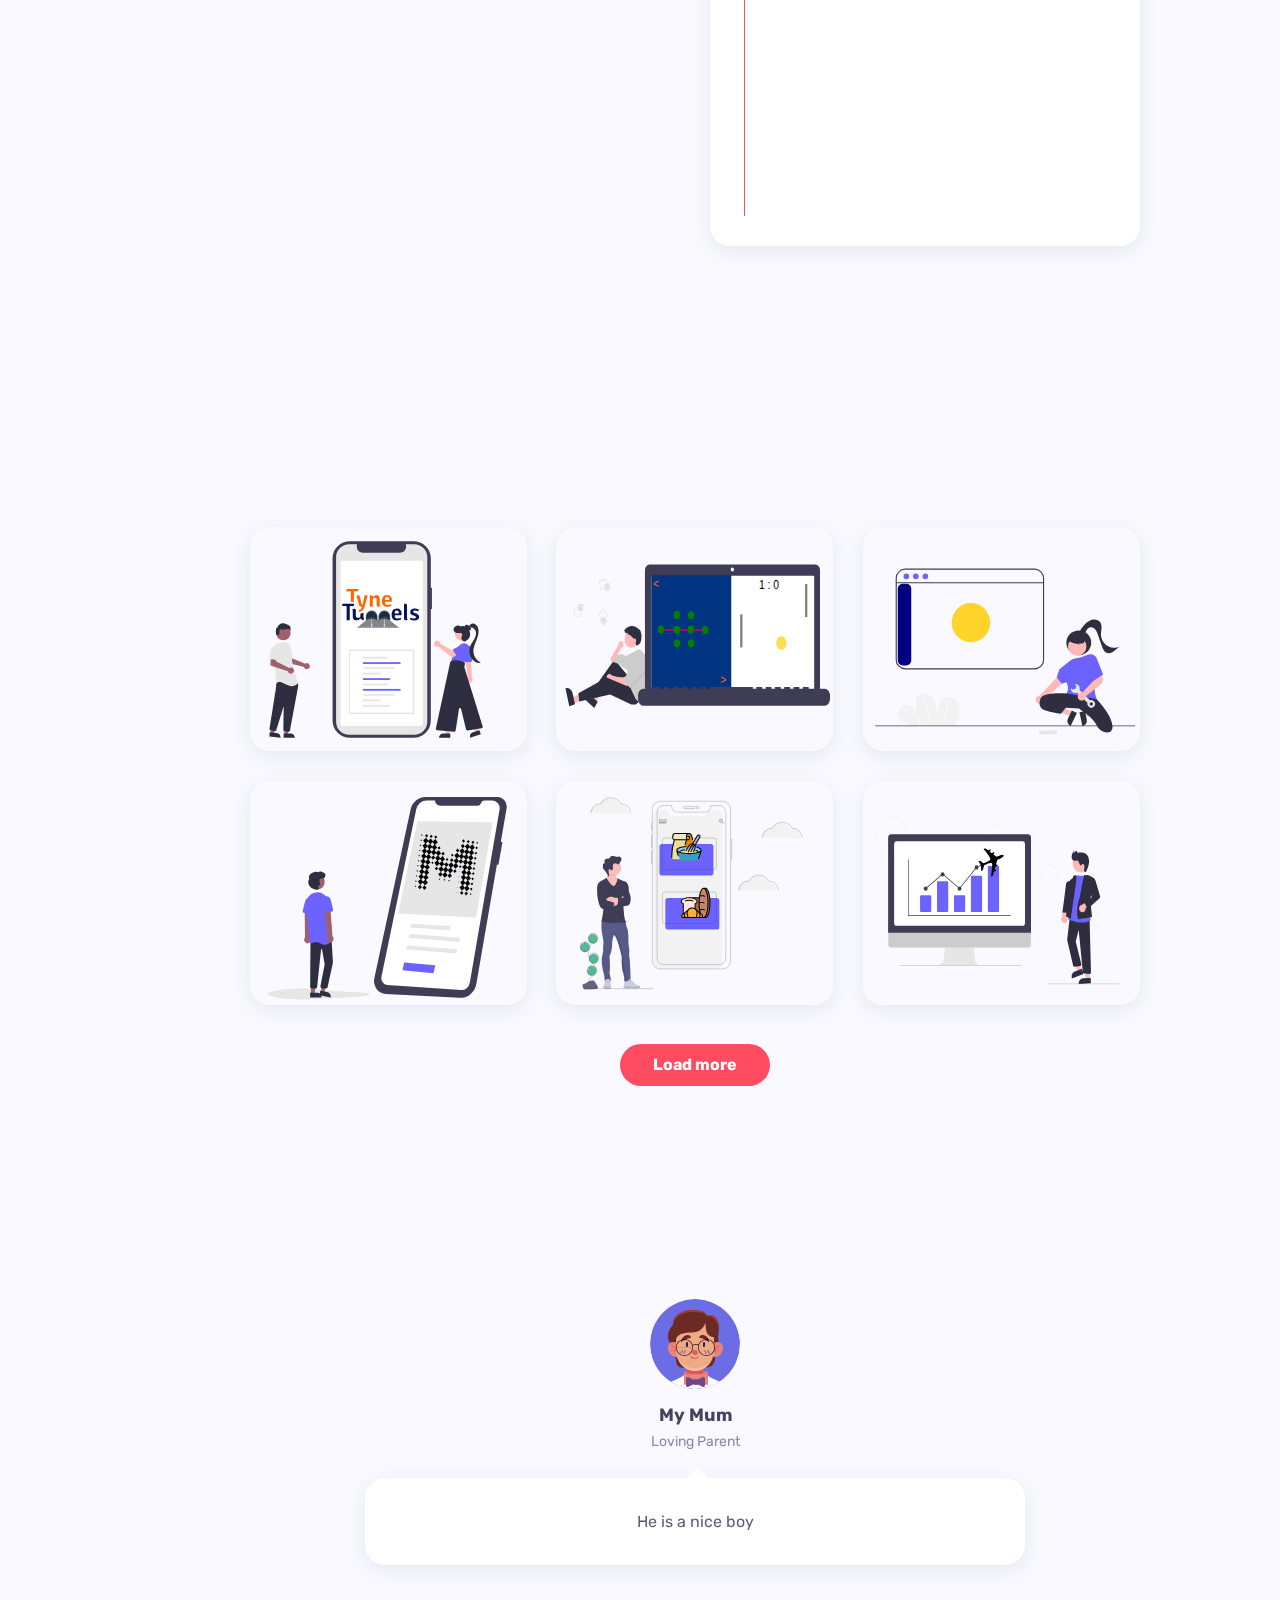
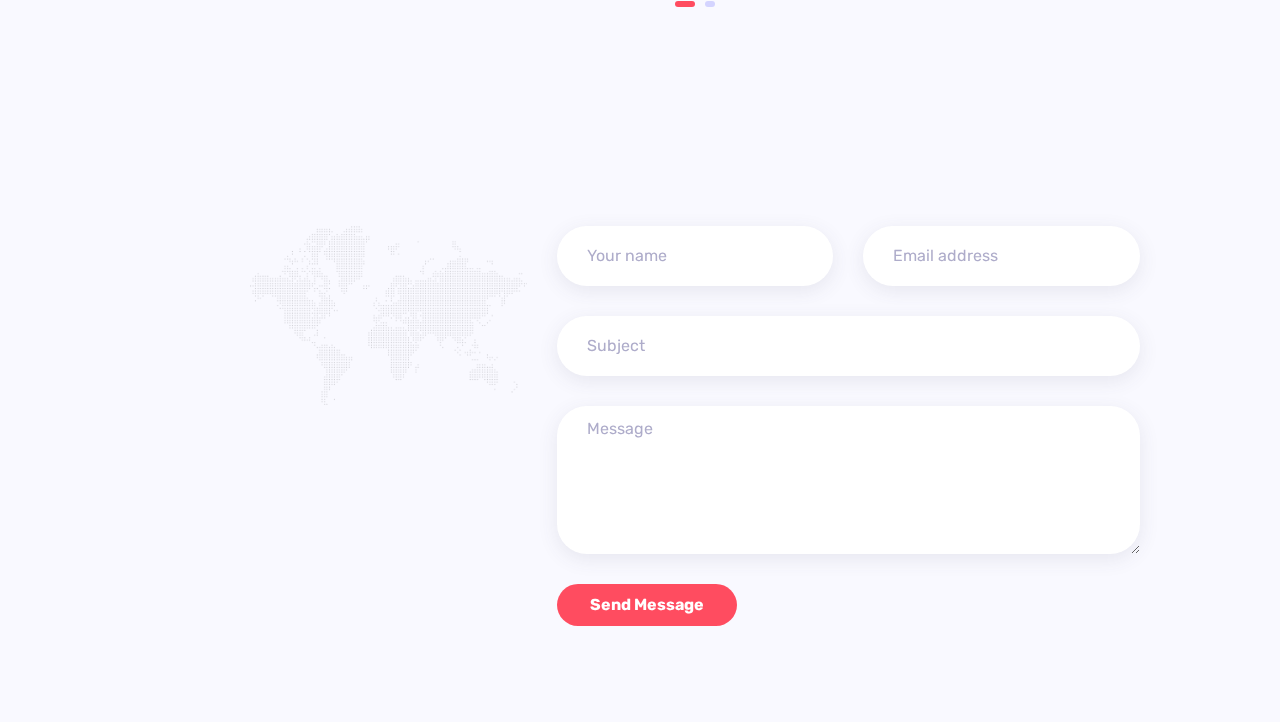
==== commit a7ba6823: "Content Update" ====
--- a/index.html
+++ b/index.html
@@ -485,12 +485,12 @@
 				
 				<!-- portfolio item -->
 				<div class="col-md-4 col-sm-6 grid-item web">
-					<a href="images/TT2_Phone.svg" class="work-image">
+					<a href="#dialog-tt2" class="work-content">
 						<div class="portfolio-item rounded shadow-dark">
 							<div class="details">
 								<span class="term">Mobile</span>
 								<h4 class="title">Tyne Tunnel</h4>
-								<span class="more-button"><i class="icon-magnifier-add"></i></span>
+								<span class="more-button"><i class="icon-options"></i></span>
 							</div>
 							<div class="thumb">
 								<img src="images/TT2_Phone.svg" alt="Portfolio-title" height="200px" />
@@ -498,14 +498,21 @@
 							</div>
 						</div>
 					</a>
+					<div id="dialog-tt2" class="white-popup zoom-anim-dialog mfp-hide">
+						<img src="images/TT2_Phone.svg" alt="Title" />
+						<h2>Tyne Tunnel Updates</h2>
+						<p>I have been working with in MCD systems helping with large updates to the app</p>
+						<p></p>
+						<a href="#" class="btn btn-default">View on Dribbble</a>
+					</div>
 				</div>
 
 				<!-- portfolio item -->
 				<div class="col-md-4 col-sm-6 grid-item mobile machine">
-					<a href="#small-dialog" class="work-content">
+					<a href="#dialog-pong" class="work-content">
 						<div class="portfolio-item rounded shadow-dark">
 							<div class="details">
-								<span class="term">Machine Learning</span>
+								<span class="term">Machine Learning + Web</span>
 								<h4 class="title">Machine Learning to Play Pong</h4>
 								<span class="more-button"><i class="icon-options"></i></span>
 							</div>
@@ -515,85 +522,109 @@
 							</div>
 						</div>
 					</a>
-					<div id="small-dialog" class="white-popup zoom-anim-dialog mfp-hide">
-						<img src="images/pong_image.svg" alt="Title" />
-						<h2>Guest App Walkthrough Screens</h2>
-						<p>Lorem ipsum dolor sit amet, consectetur adipiscing elit. Etiam hendrerit nibh in massa semper rutrum. In rhoncus eleifend mi id tempus.</p>
-						<p>Donec consectetur, libero at pretium euismod, nisl felis lobortis urna, id tristique nisl lectus eget ligula.</p>
-						<a href="#" class="btn btn-default">View on Dribbble</a>
+					<div id="dialog-pong" class="white-popup zoom-anim-dialog mfp-hide">
+						<video width="300" height="auto" autoplay style="margin-left: auto; margin-right: auto; display: block;">
+							<source src="images/2021-03-06 12-21-13.mkv" type="video/mp4">
+						  Your browser does not support the video tag.
+						  </video>
+						<h2>Machine Learning - Pong</h2>
+						<p>Link here to see it in action for yourself: <a href="">Pong</a></p>
+						<p>Using a neural network on each paddle, the paddles that manage to hit the most balls get taken over to the next generation and mutated on.</p>
 					</div>
 				</div>
 
 				<!-- portfolio item -->
 				<div class="col-md-4 col-sm-6 grid-item web">
-					<a href="https://www.youtube.com/watch?v=qf9z4ulfmYw" class="work-video">
+					<a href="#dialog-web" class="work-content">
 						<div class="portfolio-item rounded shadow-dark">
 							<div class="details">
 								<span class="term">Web</span>
 								<h4 class="title">This Website</h4>
-								<span class="more-button"><i class="icon-camrecorder"></i></span>
+								<span class="more-button"><i class="icon-options"></i></span>
 							</div>
 							<div class="thumb">
 								<img src="images/website.svg" alt="Portfolio-title" />
 								<div class="mask"></div>
 							</div>
+
 						</div>
 					</a>
+					<div id="dialog-web" class="white-popup zoom-anim-dialog mfp-hide">
+						<img src="images/pong_image.svg" alt="Title" />
+						<h2>This website</h2>
+						<p>I did not create the whole website, i instead used a template.</p>
+						<p>However i have done a lot of customisation with the website to make it is much mine as possible.</p>
+					</div>
 				</div>
 
 				<!-- portfolio item -->
 				<div class="col-md-4 col-sm-6 grid-item mobile">
-					<a href="https://w.soundcloud.com/player/?url=https%3A//api.soundcloud.com/tracks/240233494&amp;color=%23ff5500&amp;auto_play=false&amp;hide_related=false&amp;show_comments=true&amp;show_user=true&amp;show_reposts=false&amp;show_teaser=true&amp;visual=true" class="work-video">
+					<a href="#dialog-mbro" class="work-content">
 						<div class="portfolio-item rounded shadow-dark">
 							<div class="details">
-								<span class="term">Creative</span>
-								<h4 class="title">Onboarding Motivation</h4>
-								<span class="more-button"><i class="icon-music-tone-alt"></i></span>
+								<span class="term">Mobile</span>
+								<h4 class="title">Middlesbrough App</h4>
+								<span class="more-button"><i class="icon-options"></i></span>
 							</div>
 							<div class="thumb">
-								<img src="images/works/4.svg" alt="Portfolio-title" />
+								<img src="images/MBoro_App.svg" alt="Portfolio-title" />
 								<div class="mask"></div>
 							</div>
 						</div>
 					</a>
+					<div id="dialog-mbro" class="white-popup zoom-anim-dialog mfp-hide">
+						<img src="images/pong_image.svg" alt="Title" />
+						<h2>Middlesbrough App</h2>
+						<p></p>
+						<p></p>
+					</div>
+				</div>
+
+				<!-- portfolio item -->
+				<div class="col-md-4 col-sm-6 grid-item web mobile">
+					<a href="#dialog-recipe" class="work-content">
+						<div class="portfolio-item rounded shadow-dark">
+							<div class="details">
+								<span class="term">Mobile</span>
+								<h4 class="title">Recipe Finder</h4>
+								<span class="more-button"><i class="icon-options"></i></span>
+							</div>
+							<div class="thumb">
+								<img src="images/Recipe_Finder.svg" alt="Portfolio-title" />
+								<div class="mask"></div>
+							</div>
+						</div>
+					</a>
+					<div id="dialog-recipe" class="white-popup zoom-anim-dialog mfp-hide">
+						<img src="images/Recipe_Finder.svg" alt="Title" />
+						<h2>Recipe Finder</h2>
+						<p>This was my university disertation. The idea of the app is that you have a fridge full of ingredients that you don't know what you can make. With the app it shows what you can make using all the combinations of ingredients you have.</p>
+						<p>The main part of this app was developing the algorthim that would reduce the time it takes.</p>
+					</div>
 				</div>
 
 				<!-- portfolio item -->
 				<div class="col-md-4 col-sm-6 grid-item web other">
-					<a href="#gallery-1" class="gallery-link">
+					<a href="#dialog-plane" class="work-content">
 						<div class="portfolio-item rounded shadow-dark">
 							<div class="details">
-								<span class="term">Art, Branding</span>
-								<h4 class="title">iMac Mockup Design</h4>
-								<span class="more-button"><i class="icon-picture"></i></span>
+								<span class="term">Other + C#</span>
+								<h4 class="title">Airplane Price Traker</h4>
+								<span class="more-button"><i class="icon-options"></i></span>
 							</div>
 							<div class="thumb">
-								<img src="images/works/5.svg" alt="Portfolio-title" />
+								<img src="images/Plane_Chart.svg" alt="Portfolio-title" />
 								<div class="mask"></div>
 							</div>
 						</div>
 					</a>
-					<div id="gallery-1" class="gallery mfp-hide">
-						<a href="images/works/5.svg"></a>
-						<a href="images/works/4.svg"></a>
-					</div>
-				</div>
-
-				<!-- portfolio item -->
-				<div class="col-md-4 col-sm-6 grid-item mobile machine">
-					<a href="https://themeforest.net/user/pxlsolutions/portfolio" target="_blank">
-						<div class="portfolio-item rounded shadow-dark">
-							<div class="details">
-								<span class="term">Creative, Design</span>
-								<h4 class="title">Game Store App Concept</h4>
-								<span class="more-button"><i class="icon-link"></i></span>
-							</div>
-							<div class="thumb">
-								<img src="images/works/6.svg" alt="Portfolio-title" />
-								<div class="mask"></div>
-							</div>
-						</div>
-					</a>
+					<div id="dialog-plane" class="white-popup zoom-anim-dialog mfp-hide">
+						<img src="images/Plane_Chart.svg" alt="Title" />
+						<h2>Airplane Price Traker</h2>
+						<p>The purpose of this was to track the prices of airline tickets and see how the price fluctuates between the annoumcement of a flight all the way through until departure.</p>
+						<p>This showed an interesting effect of how the price would lower until a few weeks before the flight, then a gradual increase for last minute ticket buyers.</p>
+						<a href="#" class="btn btn-default">View on Dribbble</a>
+					</div>
 				</div>
 
 			</div>
